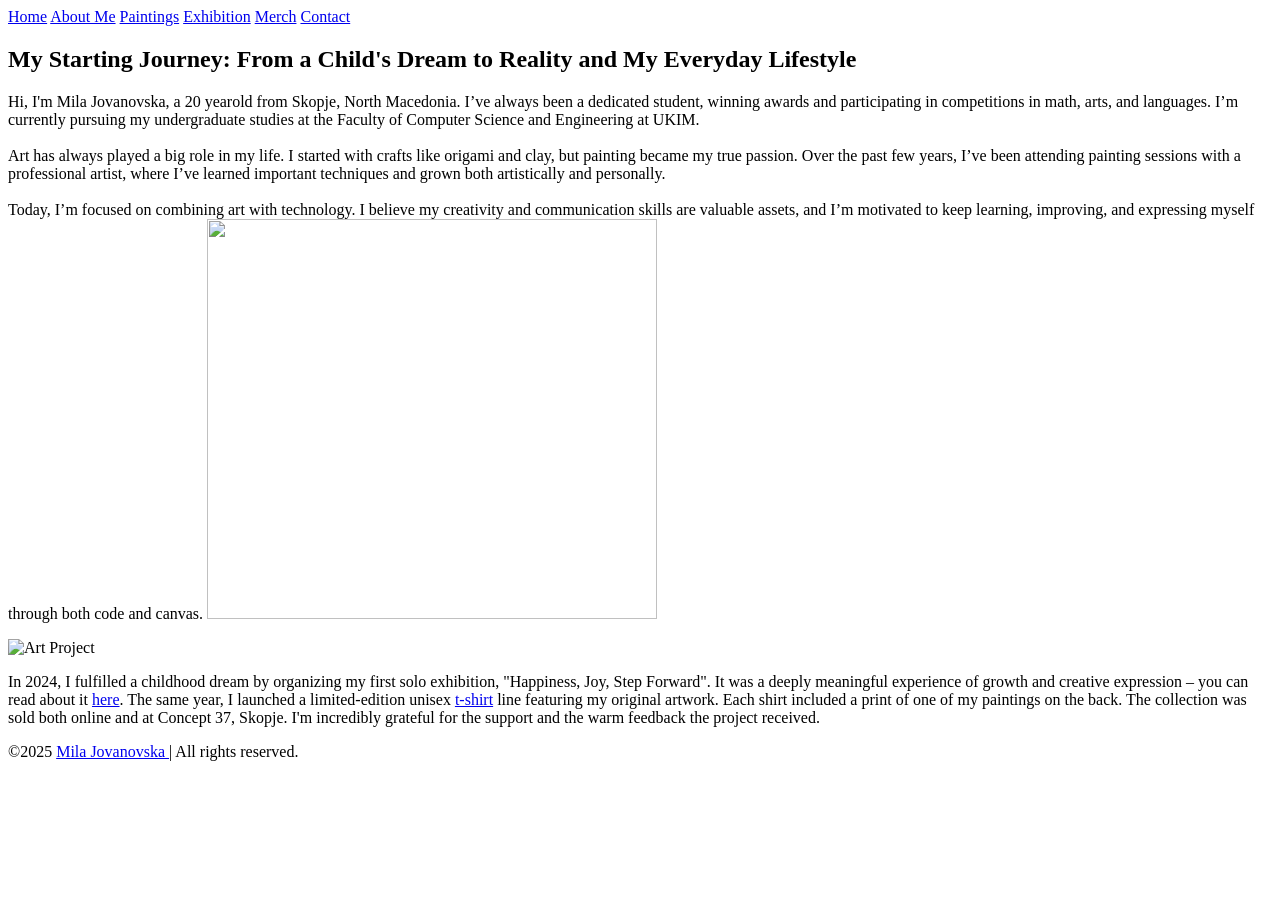
==== about.html @ 53a4d113 "modified about section" ====
<!DOCTYPE html>
<html lang="en">
<head>
    <meta charset="UTF-8">
    <title>About Me</title>
    <link rel="stylesheet" href="main.css">
</head>
<body>
<nav class="navbar">
    <a href="index.html">Home</a>
    <a href="about.html">About Me</a>
    <a href="paintings.html">Paintings</a>
    <a href="exhibition.html">Exhibition</a>
    <a href="merch.html">Merch</a>
    <a href="contact.html">Contact</a>
</nav>
<div class="welcome">
    <h2>My Starting Journey: From a Child's Dream to Reality and My Everyday Lifestyle</h2>
</div>

<div class="me">

    <div class="text">
        <p>Hi, I'm Mila Jovanovska, a 20 yearold from Skopje, North Macedonia. I’ve always been a dedicated
            student,
            winning awards and participating in competitions in math, arts, and languages. I’m currently pursuing my
            undergraduate studies at the Faculty of Computer Science and Engineering at UKIM.
            <br>
            <br>
            Art has always played a big role in my life. I started with crafts like origami and clay, but painting
            became my true passion. Over the past few years, I’ve been attending painting sessions with a
            professional
            artist, where I’ve learned important techniques and grown both artistically and personally.
            <br>
            <br>
            Today, I’m focused on combining art with technology. I believe my creativity and communication skills
            are
            valuable assets, and I’m motivated to keep learning, improving, and expressing myself through both code
            and
            canvas.

            <img src="images/me_img.jpg" height="400" width="450"/>
        </p>

    </div>
</div>
<div class="section">
    <img src="images/img2.jpg" height="400" width="450" class="project-image" alt="Art Project">
    <div class="project-text">
        <p>
            In 2024, I fulfilled a childhood dream by organizing my first solo exhibition, "Happiness, Joy, Step Forward".
            It was a deeply meaningful experience of growth and creative expression – you can read about it
            <a href="exhibition.html" class="exhibition-link">here</a>.
            The same year, I launched a limited-edition unisex
            <a href="merch.html" class="exhibition-link">t-shirt</a> line featuring my original artwork.
            Each shirt included a print of one of my paintings on the back.
            The collection was sold both online and at Concept 37, Skopje.
            I'm incredibly grateful for the support and the warm feedback the project received.
        </p>

    </div>
</div>

<footer>
    <p>&copy;2025
        <a href="https://www.instagram.com/milas_worldofart/">Mila Jovanovska </a>| All rights reserved.
    </p>
</footer>

</body>
</html>
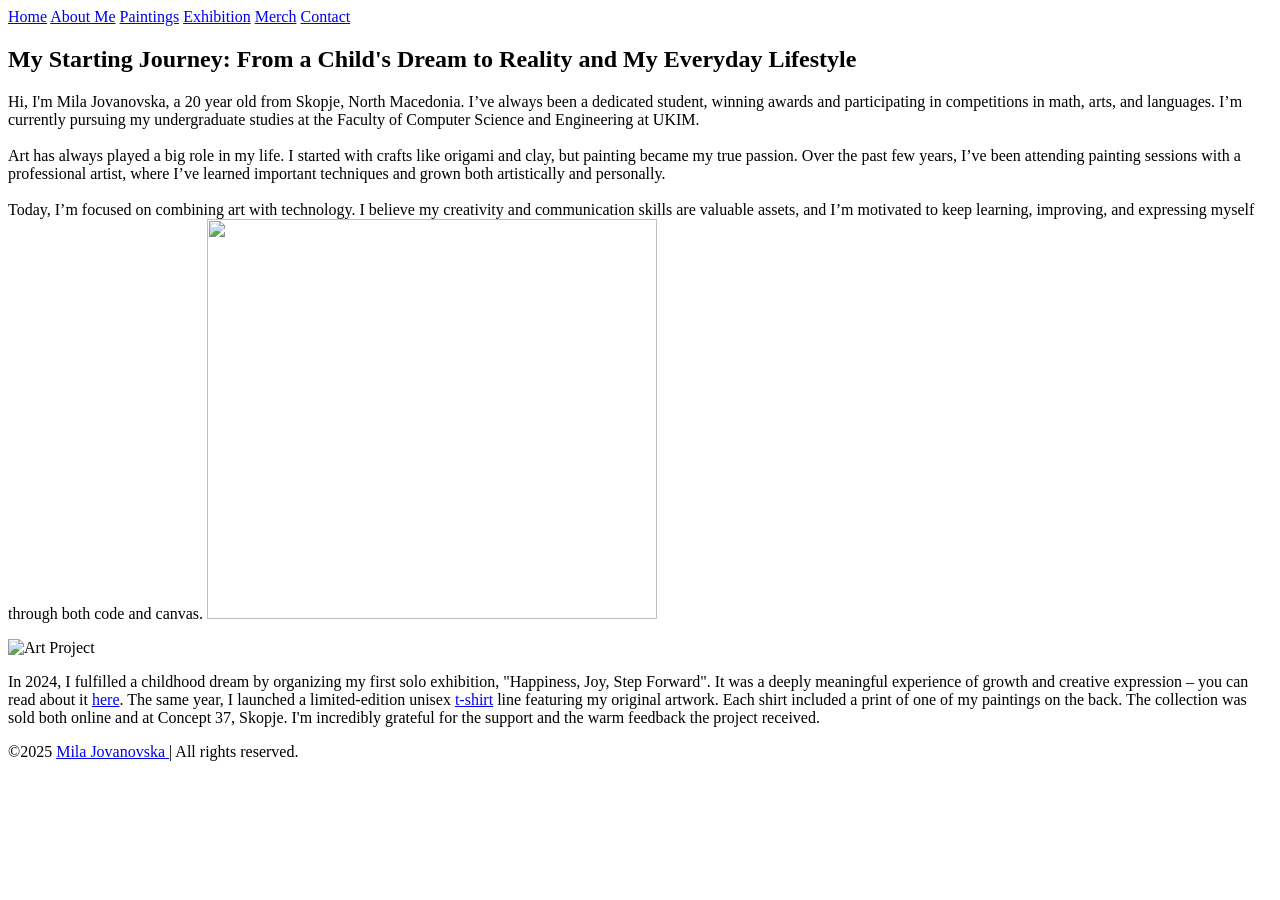
==== commit a4352915: "modified about section" ====
--- a/about.html
+++ b/about.html
@@ -21,7 +21,7 @@
 <div class="me">
 
     <div class="text">
-        <p>Hi, I'm Mila Jovanovska, a 20 yearold from Skopje, North Macedonia. I’ve always been a dedicated
+        <p>Hi, I'm Mila Jovanovska, a 20 year old from Skopje, North Macedonia. I’ve always been a dedicated
             student,
             winning awards and participating in competitions in math, arts, and languages. I’m currently pursuing my
             undergraduate studies at the Faculty of Computer Science and Engineering at UKIM.
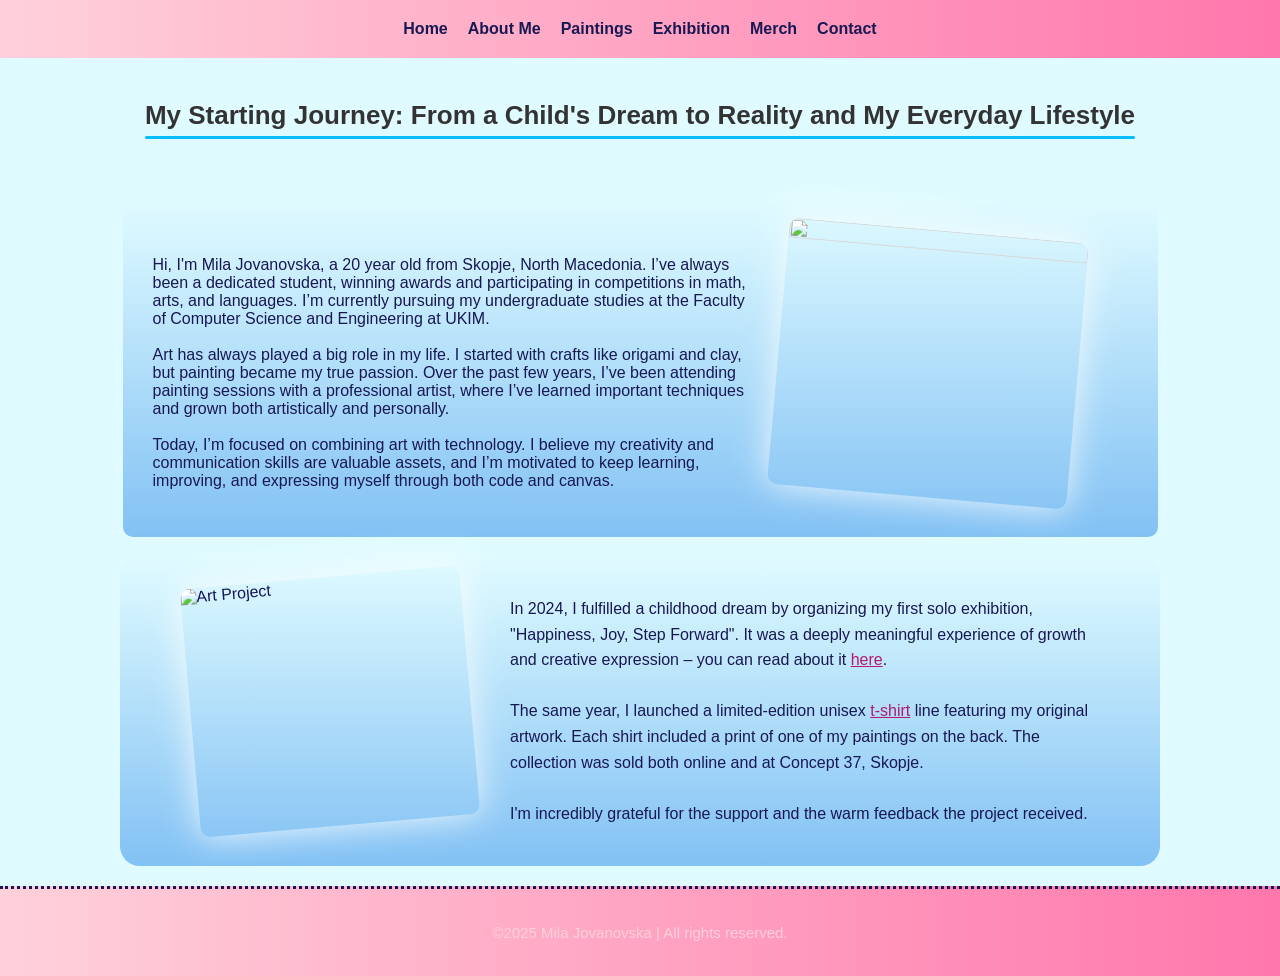
==== commit 7990304b: "modified about text" ====
--- a/about.html
+++ b/about.html
@@ -50,11 +50,13 @@
         <p>
             In 2024, I fulfilled a childhood dream by organizing my first solo exhibition, "Happiness, Joy, Step Forward".
             It was a deeply meaningful experience of growth and creative expression – you can read about it
-            <a href="exhibition.html" class="exhibition-link">here</a>.
+            <a href="exhibition.html" class="exhibition-link">here</a>. <br><br>
+
             The same year, I launched a limited-edition unisex
             <a href="merch.html" class="exhibition-link">t-shirt</a> line featuring my original artwork.
             Each shirt included a print of one of my paintings on the back.
-            The collection was sold both online and at Concept 37, Skopje.
+            The collection was sold both online and at Concept 37, Skopje.<br>
+            <br>
             I'm incredibly grateful for the support and the warm feedback the project received.
         </p>
 
--- a/main.css
+++ b/main.css
@@ -0,0 +1,674 @@
+body {
+    background-color: #e0fbff;
+    font-family: 'Raleway', sans-serif;
+}
+
+.welcome {
+    text-align: center;
+    margin: auto;
+    padding: 20px;
+
+}
+
+.welcome h2 {
+    font-size: 26px;
+    font-weight: 600;
+    color: #333;
+    text-align: center;
+    position: relative;
+    display: inline-block;
+    padding-bottom: 8px; /* место за линијата */
+}
+
+.welcome h2::after {
+    content: "";
+    position: absolute;
+    width: 100%; /* целосна ширина на текстот */
+    height: 3px;
+    background: #00bfff;
+    bottom: 0;
+    left: 0;
+    border-radius: 2px;
+    animation: underline-grow 2s ease forwards;
+}
+
+@keyframes underline-grow {
+    from {
+        width: 0;
+        left: 0;
+    }
+    to {
+        width: 100%;
+        left: 0;
+    }
+}
+
+
+.navbar {
+    gap: 100px;
+    background-image: linear-gradient(to right, #ffd1da, #ff77ac);
+    display: flex;
+    justify-content: space-evenly;
+    padding: 100px;
+    align-items: center;
+}
+
+
+.navbar a {
+    text-decoration: none;
+    color: #181853;
+    font-weight: bold;
+    position: relative;
+    transition: transform 0.3s ease, color 0.3s ease;
+    transform-origin: center;
+    transition: transform 0.3s ease;
+}
+
+.navbar a::after {
+    content: '';
+    position: absolute;
+    left: 0;
+    bottom: -5px;
+    width: 100%;
+    height: 2px;
+    background-color: #181853;
+    transform: scaleX(0);
+}
+
+.navbar a:hover {
+    color: antiquewhite;
+    transform: scale(1.1);
+}
+
+.navbar a:hover::after {
+    transform: scaleX(1);
+    transition: transform 0.3s ease;
+}
+
+footer {
+    background-image: linear-gradient(to right, #ffd1da, #ff77ac);
+    display: flex;
+    justify-content: center;
+    font-size: 15px;
+    color: #ffd1da;
+    padding: 7px;
+    border-top: 3px dotted #181853;
+    text-decoration: none;
+}
+
+footer a {
+    text-decoration: none;
+    color: #ffd1da;
+}
+
+footer a:hover {
+    color: #afeff8;
+    transform: scale(1.1);
+
+}
+
+.exhibition-link {
+    color: #b11a6d;
+    text-decoration: underline;
+}
+
+.exhibition-link:hover {
+    color: #f6d9e5;
+}
+
+.me {
+    display: flex;
+    flex-direction: row-reverse;
+    justify-content: center;
+    align-items: center;
+    gap: 20px;
+    cursor: default;
+    margin: 70px;
+}
+
+.attention {
+    background: linear-gradient(to bottom, #e0fbff, #82c1f4);
+    border-radius: 15px;
+    padding: 20px;
+    color: #181853;
+    margin: auto;
+    width: 1000px;
+    text-align: center;
+}
+
+.attention h3 {
+    color: deeppink;
+    font-weight: bold;
+    text-align: center;
+}
+
+.merchimgs {
+    display: flex;
+    gap: 10px;
+    justify-content: center;
+    margin-bottom: 50px;
+}
+
+.merchimgs img {
+    transform: scale(1.05);
+    transition: transform 0.3s ease;
+    margin-top: 40px;
+    height: 400px;
+    width: auto;
+    box-shadow: 0 0 10px rgb(13, 13, 97);
+}
+
+.merchimgs a:nth-child(even) {
+    margin-top: 50px;
+}
+
+.merchDetails, .merchText div {
+    display: block;
+    justify-content: left;
+    text-align: left;
+    background: linear-gradient(to bottom, #e0fbff, #82c1f4);
+    border-radius: 15px;
+    padding: 30px;
+    margin: 10px;
+    color: #181853
+}
+
+.insta {
+    color: #b11a6d;
+    text-decoration: underline;
+}
+
+.insta:hover {
+    color: #f6d9e5;
+}
+
+.email {
+    color: #b11a6d;
+    text-decoration: underline;
+}
+
+.email:hover {
+    color: #f6d9e5;
+
+}
+
+.gallery {
+    display: flex;
+    flex-wrap: wrap;
+    gap: 10px;
+    justify-content: center;
+    padding: 20px;
+}
+
+.gallery img {
+    width: 150px;
+    height: 270px;
+    object-fit: cover;
+    border-radius: 6px;
+    transition: transform 0.3s ease;
+}
+
+.gallery img:hover {
+    transform: scale(1.05);
+}
+
+.exhImg {
+    display: inline-block;
+    display: flex;
+    flex-direction: row-reverse;
+    justify-content: center;
+    align-items: center;
+    gap: 20px;
+    cursor: default;
+    margin: 70px;
+}
+
+.exhImg img {
+    width: 300px;
+    height: auto;
+
+}
+
+.text {
+    width: 935px;
+
+    img {
+        height: 400px;
+        width: 450px;
+    }
+}
+
+
+body > div.me > div > p:nth-child(1) {
+    display: flex;
+    flex-direction: row;
+    align-items: center;
+    border-radius: 10px;
+    background: linear-gradient(to bottom, #e0fbff, #82c1f4);
+    padding: 30px;
+    margin: -50px;
+    color: #181853;
+    gap: 30px;
+    padding-bottom: 20px;
+
+}
+
+body > div.me > div > p:nth-child(1) img {
+    width: 300px;
+    height: auto;
+    border-radius: 10px;
+    transform: rotate(5deg);
+    box-shadow: 0 0 35px rgba(255, 255, 255, 0.85);
+    filter: brightness(1.1) contrast(1.05);
+    animation: float 6s ease-in-out infinite;
+    margin-bottom: 20px;
+    margin-right: 20px;
+
+
+}
+
+body > div.me > div > p:nth-child(1)::after {
+    content: '';
+    flex: 1;
+}
+
+.section {
+    display: flex;
+    align-items: center;
+    justify-content: center;
+    gap: 40px;
+    margin: 20px auto;
+    padding: 20px;
+    border-radius: 20px;
+    color: #181853;
+    background: linear-gradient(to bottom, #e0fbff, #82c1f4);
+    max-width: 1000px;
+    flex-wrap: wrap;
+}
+
+.project-image {
+    width: 280px;
+    height: auto;
+    border-radius: 10px;
+    transform: rotate(-5deg);
+    box-shadow: 0 0 35px rgba(255, 255, 255, 0.85);
+    filter: brightness(1.1) contrast(1.05);
+    animation: float 6s ease-in-out infinite;
+    flex-shrink: 0;
+    margin-bottom: 20px;
+    margin-left: 20px;
+}
+
+.project-text {
+    max-width: 600px;
+    font-size: 16px;
+    line-height: 1.6;
+    text-align: left;
+}
+
+
+.exhibition-link {
+    color: #b11a6d;
+    text-decoration: underline;
+}
+
+.exhibition-link:hover {
+    color: #f6d9e5;
+}
+
+
+.imgInterviews1 {
+    display: flex;
+    flex-wrap: wrap;
+    justify-content: center;
+    margin-bottom: 50px;
+    width: 1000px;
+    margin: auto;
+    gap: 40px;
+
+}
+
+.imgInterviews1 img {
+    transform: scale(1.05);
+    transition: transform 0.3s ease;
+    height: 400px;
+    width: auto;
+    box-shadow: 0 0 10px rgb(13, 13, 97);
+    border-radius: 10px;
+}
+
+.interviews {
+    padding: 50px;
+    border-radius: 20px;
+    text-align: center;
+    margin-top: -85px;
+}
+
+.interviews h2 {
+    font-size: 2.2rem;
+    margin-bottom: 20px;
+    color: #1d3557;
+    font-style: italic;
+}
+
+.flip-container {
+    display: flex;
+    flex-wrap: wrap;
+    justify-content: center;
+    gap: 25px;
+}
+
+.flip-card {
+    background-color: transparent;
+    width: 210px;
+    height: 100px;
+    perspective: 1000px;
+    position: relative;
+    transition: transform 0.3s ease, box-shadow 0.3s ease;
+}
+
+.flip-card:focus-within,
+.flip-card:active {
+    transform: scale(1.1);
+    box-shadow: 10px 20px 35px rgba(255, 105, 180, 0.4);
+    z-index: 10;
+}
+
+.flip-front, .flip-back {
+    width: 100%;
+    height: 100%;
+    position: absolute;
+    border-radius: 15px;
+    backface-visibility: hidden;
+    transition: transform 0.6s ease;
+    display: flex;
+    justify-content: center;
+    align-items: center;
+    font-size: 1rem;
+    font-weight: bold;
+    box-shadow: 0 10px 25px rgba(0, 0, 0, 0.15);
+    padding: 15px;
+    text-align: center;
+    cursor: pointer;
+    flex-direction: column;
+}
+
+
+.flip-front {
+    background-color: #ffffff;
+    color: #1d3557;
+    transform: rotateY(0deg);
+}
+
+.flip-back {
+    background-color: #1d3557;
+    color: #ffffff;
+    transform: rotateY(180deg);
+}
+
+.flip-card:hover .flip-front {
+    transform: rotateY(180deg);
+}
+
+.flip-card:hover .flip-back {
+    transform: rotateY(0deg);
+}
+
+.flip-back a {
+    margin-top: -10px;
+    color: #ffffff;
+    text-decoration: underline;
+    font-size: 0.95rem;
+    transition: color 0.3s ease;
+    cursor: pointer;
+}
+
+.flip-back a:hover {
+    color: #ff6fbd;
+    text-decoration: underline;
+}
+
+.flip-back a:active {
+    color: hotpink;
+    text-decoration: underline;
+}
+
+.exhibitionText1 {
+    max-width: 800px;
+    margin: 40px auto;
+    padding: 20px;
+    background: linear-gradient(to bottom, #e0fbff, #82c1f4);
+    border-radius: 15px;
+    box-shadow: 0 8px 25px rgba(0, 0, 0, 0.1);
+    color: #181853;
+    font-size: 1rem;
+    line-height: 1.6;
+    text-align: center;
+}
+
+.exhibitionText2 {
+    max-width: 800px;
+    margin: 40px auto;
+    padding: 20px;
+    background: linear-gradient(to bottom, #e0fbff, #82c1f4);
+    border-radius: 15px;
+    box-shadow: 0 8px 25px rgba(0, 0, 0, 0.1);
+    color: #181853;
+    font-size: 1rem;
+    line-height: 1.6;
+    text-align: center;
+}
+
+.exhibitionText3 {
+    max-width: 800px;
+    margin: 40px auto;
+    padding: 20px;
+    background: linear-gradient(to bottom, #e0fbff, #82c1f4);
+    border-radius: 15px;
+    box-shadow: 0 8px 25px rgba(0, 0, 0, 0.1);
+    color: #181853;
+    font-size: 1rem;
+    line-height: 1.6;
+    text-align: center;
+}
+
+.imgInterviews2 {
+    display: flex;
+    flex-wrap: wrap;
+    justify-content: center;
+    margin-bottom: 50px;
+    width: 1200px;
+    margin: auto;
+    gap: 40px;
+
+}
+
+.imgInterviews2 img {
+    transform: scale(1.05);
+    transition: transform 0.3s ease;
+    height: 400px;
+    width: auto;
+    box-shadow: 0 0 10px rgb(13, 13, 97);
+    border-radius: 10px;
+}
+
+body {
+    margin: 0;
+    font-family: 'Segoe UI', sans-serif;
+}
+
+.navbar {
+    display: flex;
+    justify-content: center;
+    gap: 20px;
+    padding: 20px;
+    background-color: #fff;
+}
+
+footer {
+    text-align: center;
+    padding: 20px;
+    background-color: #fff;
+}
+
+.hero-section {
+    position: relative;
+    min-height: 75vh;
+    display: flex;
+    align-items: center;
+    justify-content: center;
+    overflow: hidden;
+}
+
+.blur-bg {
+    position: absolute;
+    top: 0;
+    left: 0;
+    width: 100%;
+    height: 180%;
+    background: url("images/like_a_dream.png") no-repeat center;
+    background-size: cover;
+    filter: blur(3px);
+    z-index: 0;
+}
+
+.hero-content {
+    position: relative;
+    z-index: 1;
+    width: 100%;
+    max-width: 1200px;
+    display: flex;
+    flex-direction: column;
+    gap: 40px;
+}
+
+.blur-card {
+    background-color: rgba(255, 255, 255, 0.3);
+    backdrop-filter: blur(8px);
+    padding: 0px;
+    padding-left: 20px;
+    box-shadow: 0 8px 20px rgba(0, 0, 0, 0.1);
+    margin-top: -60px;
+    width: 1000px;
+    margin: auto;
+
+}
+
+.two-column {
+    display: flex;
+    flex-wrap: wrap;
+    gap: 40px;
+    align-items: center;
+}
+
+.left-side {
+    flex: 1;
+    text-align: left;
+}
+
+.right-side {
+    flex: 2;
+    text-align: left;
+
+}
+
+.name {
+    font-size: 48px;
+    font-weight: bold;
+    margin: 0;
+    color: #0d0d61;
+    text-decoration: none;
+
+}
+
+.title {
+    font-size: 24px;
+    color: #0d0d61;
+    margin-top: 10px;
+}
+
+.welcome-text {
+    font-size: 24px;
+    margin-bottom: 10px;
+    color: #f6d9e5;
+    text-shadow: 0 0 5px #ff7baf,
+    0 0 10px #ff7baf,
+    0 0 20px #ff7baf,
+    0 0 40px #ff7baf;
+    width: 600px;
+}
+
+.subtext {
+    font-size: 20px;
+    font-style: italic;
+    margin-bottom: 20px;
+}
+
+.quote {
+    font-size: 18px;
+    font-style: italic;
+    line-height: 1.6;
+    color: #0d0d61;
+}
+
+.author {
+    display: block;
+    margin-top: 10px;
+    text-align: right;
+    color: #0d0d61;
+    padding-right: 40px;
+}
+
+.content {
+    display: flex;
+    justify-content: center;
+}
+
+.mainImg img {
+    border-radius: 15px;
+    max-width: 100%;
+    height: auto;
+    box-shadow: 0 0 15px rgba(0, 0, 0, 0.2);
+}
+
+.contact-info {
+    max-width: 600px;
+    margin: 30px auto;
+    padding: 20px;
+    background-color: rgba(255, 255, 255, 0.3);
+    border-radius: 15px;
+    backdrop-filter: blur(6px);
+    box-shadow: 0 4px 10px rgba(0, 0, 0, 0.1);
+    text-align: center;
+}
+
+.contact-info h3 {
+    font-size: 28px;
+    margin-bottom: 15px;
+    color: #222;
+}
+
+.contact-info ul {
+    list-style: none;
+    padding: 0;
+    margin: 0;
+}
+
+.contact-info li {
+    font-size: 18px;
+    margin: 12px 0;
+    color: #333;
+}
+
+.contact-info a {
+    color: #00bfff;
+    text-decoration: none;
+    font-weight: 600;
+    transition: color 0.3s ease;
+}
+
+.contact-info a:hover {
+    color: #0077aa;
+    text-decoration: underline;
+}
+
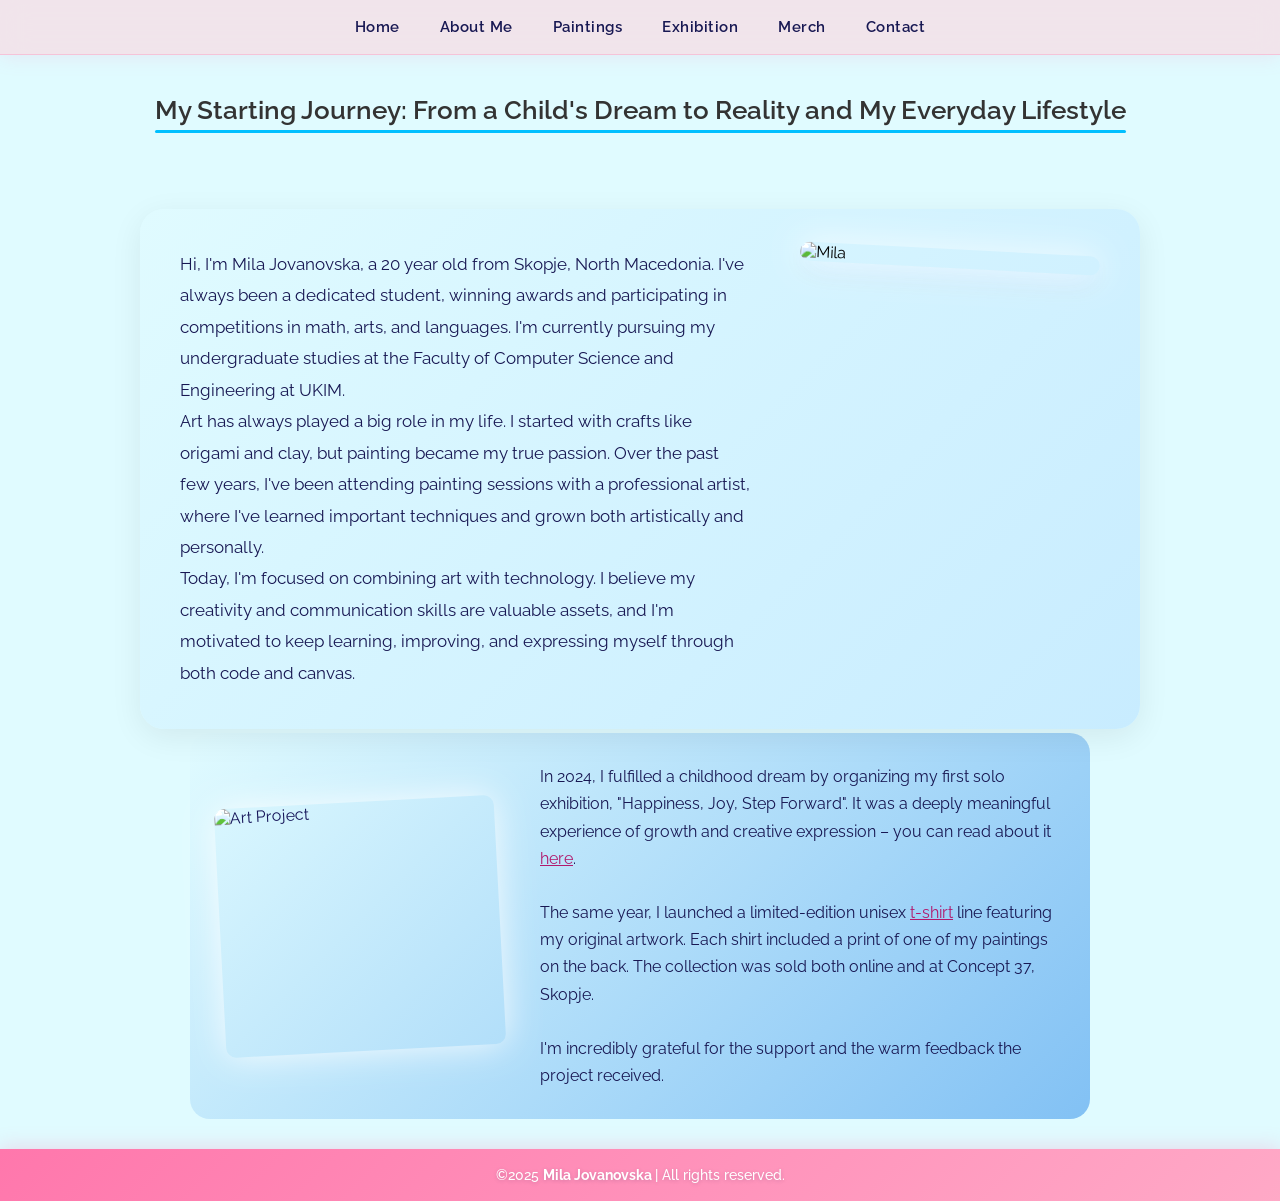
==== commit 1a67b992: "Release v2.0.0: Complete UI redesign, JavaScript enhancements and responsive improvements" ====
--- a/about.html
+++ b/about.html
@@ -18,32 +18,21 @@
     <h2>My Starting Journey: From a Child's Dream to Reality and My Everyday Lifestyle</h2>
 </div>
 
-<div class="me">
-
-    <div class="text">
-        <p>Hi, I'm Mila Jovanovska, a 20 year old from Skopje, North Macedonia. I’ve always been a dedicated
-            student,
-            winning awards and participating in competitions in math, arts, and languages. I’m currently pursuing my
-            undergraduate studies at the Faculty of Computer Science and Engineering at UKIM.
-            <br>
-            <br>
-            Art has always played a big role in my life. I started with crafts like origami and clay, but painting
-            became my true passion. Over the past few years, I’ve been attending painting sessions with a
-            professional
-            artist, where I’ve learned important techniques and grown both artistically and personally.
-            <br>
-            <br>
-            Today, I’m focused on combining art with technology. I believe my creativity and communication skills
-            are
-            valuable assets, and I’m motivated to keep learning, improving, and expressing myself through both code
-            and
-            canvas.
-
-            <img src="images/me_img.jpg" height="400" width="450"/>
-        </p>
-
+<div class="about-bio reveal">
+    <img src="images/me_img.jpg" alt="Mila" class="bio-img"/>
+    <div class="bio-text">
+        <p>Hi, I'm Mila Jovanovska, a 20 year old from Skopje, North Macedonia. I've always been a dedicated
+            student, winning awards and participating in competitions in math, arts, and languages. I'm currently
+            pursuing my undergraduate studies at the Faculty of Computer Science and Engineering at UKIM.</p>
+        <p>Art has always played a big role in my life. I started with crafts like origami and clay, but painting
+            became my true passion. Over the past few years, I've been attending painting sessions with a professional
+            artist, where I've learned important techniques and grown both artistically and personally.</p>
+        <p>Today, I'm focused on combining art with technology. I believe my creativity and communication skills are
+            valuable assets, and I'm motivated to keep learning, improving, and expressing myself through both code
+            and canvas.</p>
     </div>
 </div>
+
 <div class="section">
     <img src="images/img2.jpg" height="400" width="450" class="project-image" alt="Art Project">
     <div class="project-text">
@@ -69,5 +58,7 @@
     </p>
 </footer>
 
+<script src="script.js"></script>
+
 </body>
 </html>
--- a/main.css
+++ b/main.css
@@ -1,519 +1,124 @@
+@import url('https://fonts.googleapis.com/css2?family=Raleway:wght@300;400;600;700&display=swap');
+
+*, *::before, *::after {
+    box-sizing: border-box;
+    margin: 0;
+    padding: 0;
+}
+
 body {
     background-color: #e0fbff;
-    font-family: 'Raleway', sans-serif;
-}
-
-.welcome {
-    text-align: center;
-    margin: auto;
-    padding: 20px;
-
-}
-
-.welcome h2 {
-    font-size: 26px;
-    font-weight: 600;
-    color: #333;
-    text-align: center;
-    position: relative;
-    display: inline-block;
-    padding-bottom: 8px; /* место за линијата */
-}
-
-.welcome h2::after {
-    content: "";
-    position: absolute;
-    width: 100%; /* целосна ширина на текстот */
-    height: 3px;
-    background: #00bfff;
-    bottom: 0;
-    left: 0;
-    border-radius: 2px;
-    animation: underline-grow 2s ease forwards;
-}
-
-@keyframes underline-grow {
-    from {
-        width: 0;
-        left: 0;
-    }
-    to {
-        width: 100%;
-        left: 0;
-    }
-}
-
+    font-family: 'Raleway', 'Segoe UI', sans-serif;
+    overflow-x: hidden;
+}
 
 .navbar {
-    gap: 100px;
-    background-image: linear-gradient(to right, #ffd1da, #ff77ac);
-    display: flex;
-    justify-content: space-evenly;
-    padding: 100px;
+    position: sticky;
+    top: 0;
+    z-index: 1000;
+    display: flex;
+    justify-content: center;
     align-items: center;
-}
-
+    gap: 40px;
+    padding: 18px 40px;
+    background: rgba(255, 209, 218, 0.55);
+    backdrop-filter: blur(14px);
+    -webkit-backdrop-filter: blur(14px);
+    border-bottom: 1px solid rgba(255, 119, 172, 0.3);
+    box-shadow: 0 2px 20px rgba(255, 119, 172, 0.15);
+    transition: background 0.3s ease;
+}
 
 .navbar a {
     text-decoration: none;
     color: #181853;
-    font-weight: bold;
+    font-weight: 600;
+    font-size: 15px;
+    letter-spacing: 0.5px;
     position: relative;
-    transition: transform 0.3s ease, color 0.3s ease;
-    transform-origin: center;
-    transition: transform 0.3s ease;
+    transition: color 0.3s ease;
 }
 
 .navbar a::after {
     content: '';
     position: absolute;
     left: 0;
-    bottom: -5px;
+    bottom: -4px;
+    width: 0;
+    height: 2px;
+    background: linear-gradient(to right, #ff77ac, #181853);
+    border-radius: 2px;
+    transition: width 0.3s ease;
+}
+
+.navbar a:hover {
+    color: #b11a6d;
+}
+
+.navbar a:hover::after {
     width: 100%;
+}
+
+.hamburger {
+    display: none;
+    flex-direction: column;
+    gap: 5px;
+    cursor: pointer;
+    background: none;
+    border: none;
+    padding: 6px;
+    position: absolute;
+    right: 20px;
+    top: 50%;
+    transform: translateY(-50%);
+    z-index: 1100;
+}
+
+.hamburger span {
+    display: block;
+    width: 26px;
     height: 2px;
-    background-color: #181853;
-    transform: scaleX(0);
-}
-
-.navbar a:hover {
-    color: antiquewhite;
-    transform: scale(1.1);
-}
-
-.navbar a:hover::after {
-    transform: scaleX(1);
-    transition: transform 0.3s ease;
+    background: #181853;
+    border-radius: 2px;
+    transition: all 0.3s ease;
+}
+
+.hamburger.open span:nth-child(1) { transform: translateY(7px) rotate(45deg); }
+.hamburger.open span:nth-child(2) { opacity: 0; }
+.hamburger.open span:nth-child(3) { transform: translateY(-7px) rotate(-45deg); }
+
+.nav-links {
+    display: flex;
+    gap: 40px;
+    align-items: center;
 }
 
 footer {
-    background-image: linear-gradient(to right, #ffd1da, #ff77ac);
-    display: flex;
-    justify-content: center;
-    font-size: 15px;
-    color: #ffd1da;
-    padding: 7px;
-    border-top: 3px dotted #181853;
-    text-decoration: none;
-}
-
-footer a {
-    text-decoration: none;
-    color: #ffd1da;
-}
-
-footer a:hover {
-    color: #afeff8;
-    transform: scale(1.1);
-
-}
-
-.exhibition-link {
-    color: #b11a6d;
-    text-decoration: underline;
-}
-
-.exhibition-link:hover {
-    color: #f6d9e5;
-}
-
-.me {
-    display: flex;
-    flex-direction: row-reverse;
-    justify-content: center;
-    align-items: center;
-    gap: 20px;
-    cursor: default;
-    margin: 70px;
-}
-
-.attention {
-    background: linear-gradient(to bottom, #e0fbff, #82c1f4);
-    border-radius: 15px;
-    padding: 20px;
-    color: #181853;
-    margin: auto;
-    width: 1000px;
+    display: flex;
+    justify-content: center;
+    font-size: 14px;
     text-align: center;
-}
-
-.attention h3 {
-    color: deeppink;
-    font-weight: bold;
-    text-align: center;
-}
-
-.merchimgs {
-    display: flex;
-    gap: 10px;
-    justify-content: center;
-    margin-bottom: 50px;
-}
-
-.merchimgs img {
-    transform: scale(1.05);
-    transition: transform 0.3s ease;
-    margin-top: 40px;
-    height: 400px;
-    width: auto;
-    box-shadow: 0 0 10px rgb(13, 13, 97);
-}
-
-.merchimgs a:nth-child(even) {
-    margin-top: 50px;
-}
-
-.merchDetails, .merchText div {
-    display: block;
-    justify-content: left;
-    text-align: left;
-    background: linear-gradient(to bottom, #e0fbff, #82c1f4);
-    border-radius: 15px;
-    padding: 30px;
-    margin: 10px;
-    color: #181853
-}
-
-.insta {
-    color: #b11a6d;
-    text-decoration: underline;
-}
-
-.insta:hover {
-    color: #f6d9e5;
-}
-
-.email {
-    color: #b11a6d;
-    text-decoration: underline;
-}
-
-.email:hover {
-    color: #f6d9e5;
-
-}
-
-.gallery {
-    display: flex;
-    flex-wrap: wrap;
-    gap: 10px;
-    justify-content: center;
-    padding: 20px;
-}
-
-.gallery img {
-    width: 150px;
-    height: 270px;
-    object-fit: cover;
-    border-radius: 6px;
-    transition: transform 0.3s ease;
-}
-
-.gallery img:hover {
-    transform: scale(1.05);
-}
-
-.exhImg {
-    display: inline-block;
-    display: flex;
-    flex-direction: row-reverse;
-    justify-content: center;
-    align-items: center;
-    gap: 20px;
-    cursor: default;
-    margin: 70px;
-}
-
-.exhImg img {
-    width: 300px;
-    height: auto;
-
-}
-
-.text {
-    width: 935px;
-
-    img {
-        height: 400px;
-        width: 450px;
-    }
-}
-
-
-body > div.me > div > p:nth-child(1) {
-    display: flex;
-    flex-direction: row;
-    align-items: center;
-    border-radius: 10px;
-    background: linear-gradient(to bottom, #e0fbff, #82c1f4);
-    padding: 30px;
-    margin: -50px;
-    color: #181853;
-    gap: 30px;
-    padding-bottom: 20px;
-
-}
-
-body > div.me > div > p:nth-child(1) img {
-    width: 300px;
-    height: auto;
-    border-radius: 10px;
-    transform: rotate(5deg);
-    box-shadow: 0 0 35px rgba(255, 255, 255, 0.85);
-    filter: brightness(1.1) contrast(1.05);
-    animation: float 6s ease-in-out infinite;
-    margin-bottom: 20px;
-    margin-right: 20px;
-
-
-}
-
-body > div.me > div > p:nth-child(1)::after {
-    content: '';
-    flex: 1;
-}
-
-.section {
-    display: flex;
-    align-items: center;
-    justify-content: center;
-    gap: 40px;
-    margin: 20px auto;
-    padding: 20px;
-    border-radius: 20px;
-    color: #181853;
-    background: linear-gradient(to bottom, #e0fbff, #82c1f4);
-    max-width: 1000px;
-    flex-wrap: wrap;
-}
-
-.project-image {
-    width: 280px;
-    height: auto;
-    border-radius: 10px;
-    transform: rotate(-5deg);
-    box-shadow: 0 0 35px rgba(255, 255, 255, 0.85);
-    filter: brightness(1.1) contrast(1.05);
-    animation: float 6s ease-in-out infinite;
-    flex-shrink: 0;
-    margin-bottom: 20px;
-    margin-left: 20px;
-}
-
-.project-text {
-    max-width: 600px;
-    font-size: 16px;
-    line-height: 1.6;
-    text-align: left;
-}
-
-
-.exhibition-link {
-    color: #b11a6d;
-    text-decoration: underline;
-}
-
-.exhibition-link:hover {
-    color: #f6d9e5;
-}
-
-
-.imgInterviews1 {
-    display: flex;
-    flex-wrap: wrap;
-    justify-content: center;
-    margin-bottom: 50px;
-    width: 1000px;
-    margin: auto;
-    gap: 40px;
-
-}
-
-.imgInterviews1 img {
-    transform: scale(1.05);
-    transition: transform 0.3s ease;
-    height: 400px;
-    width: auto;
-    box-shadow: 0 0 10px rgb(13, 13, 97);
-    border-radius: 10px;
-}
-
-.interviews {
-    padding: 50px;
-    border-radius: 20px;
-    text-align: center;
-    margin-top: -85px;
-}
-
-.interviews h2 {
-    font-size: 2.2rem;
-    margin-bottom: 20px;
-    color: #1d3557;
-    font-style: italic;
-}
-
-.flip-container {
-    display: flex;
-    flex-wrap: wrap;
-    justify-content: center;
-    gap: 25px;
-}
-
-.flip-card {
-    background-color: transparent;
-    width: 210px;
-    height: 100px;
-    perspective: 1000px;
-    position: relative;
-    transition: transform 0.3s ease, box-shadow 0.3s ease;
-}
-
-.flip-card:focus-within,
-.flip-card:active {
-    transform: scale(1.1);
-    box-shadow: 10px 20px 35px rgba(255, 105, 180, 0.4);
-    z-index: 10;
-}
-
-.flip-front, .flip-back {
-    width: 100%;
-    height: 100%;
-    position: absolute;
-    border-radius: 15px;
-    backface-visibility: hidden;
-    transition: transform 0.6s ease;
-    display: flex;
-    justify-content: center;
-    align-items: center;
-    font-size: 1rem;
-    font-weight: bold;
-    box-shadow: 0 10px 25px rgba(0, 0, 0, 0.15);
-    padding: 15px;
-    text-align: center;
-    cursor: pointer;
-    flex-direction: column;
-}
-
-
-.flip-front {
-    background-color: #ffffff;
-    color: #1d3557;
-    transform: rotateY(0deg);
-}
-
-.flip-back {
-    background-color: #1d3557;
-    color: #ffffff;
-    transform: rotateY(180deg);
-}
-
-.flip-card:hover .flip-front {
-    transform: rotateY(180deg);
-}
-
-.flip-card:hover .flip-back {
-    transform: rotateY(0deg);
-}
-
-.flip-back a {
-    margin-top: -10px;
-    color: #ffffff;
-    text-decoration: underline;
-    font-size: 0.95rem;
-    transition: color 0.3s ease;
-    cursor: pointer;
-}
-
-.flip-back a:hover {
-    color: #ff6fbd;
-    text-decoration: underline;
-}
-
-.flip-back a:active {
-    color: hotpink;
-    text-decoration: underline;
-}
-
-.exhibitionText1 {
-    max-width: 800px;
-    margin: 40px auto;
-    padding: 20px;
-    background: linear-gradient(to bottom, #e0fbff, #82c1f4);
-    border-radius: 15px;
-    box-shadow: 0 8px 25px rgba(0, 0, 0, 0.1);
-    color: #181853;
-    font-size: 1rem;
-    line-height: 1.6;
-    text-align: center;
-}
-
-.exhibitionText2 {
-    max-width: 800px;
-    margin: 40px auto;
-    padding: 20px;
-    background: linear-gradient(to bottom, #e0fbff, #82c1f4);
-    border-radius: 15px;
-    box-shadow: 0 8px 25px rgba(0, 0, 0, 0.1);
-    color: #181853;
-    font-size: 1rem;
-    line-height: 1.6;
-    text-align: center;
-}
-
-.exhibitionText3 {
-    max-width: 800px;
-    margin: 40px auto;
-    padding: 20px;
-    background: linear-gradient(to bottom, #e0fbff, #82c1f4);
-    border-radius: 15px;
-    box-shadow: 0 8px 25px rgba(0, 0, 0, 0.1);
-    color: #181853;
-    font-size: 1rem;
-    line-height: 1.6;
-    text-align: center;
-}
-
-.imgInterviews2 {
-    display: flex;
-    flex-wrap: wrap;
-    justify-content: center;
-    margin-bottom: 50px;
-    width: 1200px;
-    margin: auto;
-    gap: 40px;
-
-}
-
-.imgInterviews2 img {
-    transform: scale(1.05);
-    transition: transform 0.3s ease;
-    height: 400px;
-    width: auto;
-    box-shadow: 0 0 10px rgb(13, 13, 97);
-    border-radius: 10px;
-}
-
-body {
-    margin: 0;
-    font-family: 'Segoe UI', sans-serif;
-}
-
-.navbar {
-    display: flex;
-    justify-content: center;
-    gap: 20px;
-    padding: 20px;
-    background-color: #fff;
-}
-
-footer {
-    text-align: center;
-    padding: 20px;
-    background-color: #fff;
+    background: linear-gradient(135deg, #ff77ac 0%, #ffb3cc 40%, #ffd1da 70%, #ff8fc0 100%);
+    background-size: 300% 300%;
+    animation: footerShimmer 8s ease infinite;
+    border-top: none;
+    padding: 18px 20px;
+    box-shadow: 0 -2px 20px rgba(255, 119, 172, 0.25);
+}
+
+footer p { color: #fff; text-shadow: 0 1px 4px rgba(24, 24, 83, 0.2); font-weight: 500; }
+footer a { color: #fff; font-weight: 700; text-decoration: none; transition: color 0.3s ease; }
+footer a:hover { color: #e0fbff; }
+
+@keyframes footerShimmer {
+    0%   { background-position: 0% 50%; }
+    50%  { background-position: 100% 50%; }
+    100% { background-position: 0% 50%; }
 }
 
 .hero-section {
     position: relative;
-    min-height: 75vh;
+    min-height: 85vh;
     display: flex;
     align-items: center;
     justify-content: center;
@@ -522,13 +127,10 @@
 
 .blur-bg {
     position: absolute;
-    top: 0;
-    left: 0;
-    width: 100%;
-    height: 180%;
-    background: url("images/like_a_dream.png") no-repeat center;
-    background-size: cover;
+    inset: 0;
+    background: url("images/like_a_dream.png") no-repeat center / cover;
     filter: blur(3px);
+    transform: scale(1.05);
     z-index: 0;
 }
 
@@ -536,22 +138,22 @@
     position: relative;
     z-index: 1;
     width: 100%;
-    max-width: 1200px;
+    max-width: 1100px;
+    padding: 20px;
     display: flex;
     flex-direction: column;
     gap: 40px;
 }
 
 .blur-card {
-    background-color: rgba(255, 255, 255, 0.3);
-    backdrop-filter: blur(8px);
-    padding: 0px;
-    padding-left: 20px;
-    box-shadow: 0 8px 20px rgba(0, 0, 0, 0.1);
-    margin-top: -60px;
-    width: 1000px;
-    margin: auto;
-
+    background: rgba(255, 255, 255, 0.28);
+    backdrop-filter: blur(12px);
+    -webkit-backdrop-filter: blur(12px);
+    border: 1px solid rgba(255, 255, 255, 0.4);
+    border-radius: 24px;
+    padding: 40px 48px;
+    box-shadow: 0 12px 40px rgba(0, 0, 0, 0.1);
+    width: 100%;
 }
 
 .two-column {
@@ -561,53 +163,51 @@
     align-items: center;
 }
 
-.left-side {
-    flex: 1;
-    text-align: left;
-}
-
-.right-side {
-    flex: 2;
-    text-align: left;
-
-}
+.left-side { flex: 1; min-width: 200px; text-align: left; }
+.right-side { flex: 2; min-width: 260px; text-align: left; }
 
 .name {
-    font-size: 48px;
-    font-weight: bold;
-    margin: 0;
+    font-size: clamp(32px, 5vw, 52px);
+    font-weight: 700;
+    line-height: 1.1;
+    background: linear-gradient(135deg, #0d0d61, #1a1a8c, #0d0d61);
+    background-size: 200% auto;
+    -webkit-background-clip: text;
+    -webkit-text-fill-color: transparent;
+    background-clip: text;
+    animation: nameShine 4s linear infinite;
+}
+
+@keyframes nameShine {
+    0%   { background-position: 0% center; }
+    100% { background-position: 200% center; }
+}
+
+.title {
+    font-size: clamp(16px, 2.5vw, 24px);
     color: #0d0d61;
-    text-decoration: none;
-
-}
-
-.title {
-    font-size: 24px;
-    color: #0d0d61;
-    margin-top: 10px;
+    margin-top: 8px;
+    font-weight: 300;
+    letter-spacing: 2px;
+    text-transform: uppercase;
 }
 
 .welcome-text {
-    font-size: 24px;
-    margin-bottom: 10px;
+    font-size: clamp(16px, 2.2vw, 22px);
+    margin-bottom: 16px;
     color: #f6d9e5;
-    text-shadow: 0 0 5px #ff7baf,
-    0 0 10px #ff7baf,
-    0 0 20px #ff7baf,
-    0 0 40px #ff7baf;
-    width: 600px;
-}
-
-.subtext {
-    font-size: 20px;
+    width: 100%;
+    text-shadow:
+            0 0 5px #ff7baf,
+            0 0 12px #ff7baf,
+            0 0 25px #ff7baf;
+    line-height: 1.6;
+}
+
+.quote {
+    font-size: clamp(14px, 1.8vw, 18px);
     font-style: italic;
-    margin-bottom: 20px;
-}
-
-.quote {
-    font-size: 18px;
-    font-style: italic;
-    line-height: 1.6;
+    line-height: 1.7;
     color: #0d0d61;
 }
 
@@ -616,47 +216,455 @@
     margin-top: 10px;
     text-align: right;
     color: #0d0d61;
-    padding-right: 40px;
-}
-
-.content {
-    display: flex;
-    justify-content: center;
-}
-
-.mainImg img {
-    border-radius: 15px;
+    padding-right: 10px;
+    font-weight: 600;
+}
+
+.welcome {
+    text-align: center;
+    margin: 40px auto 20px;
+    padding: 0 20px;
+}
+
+.welcome h2 {
+    font-size: clamp(18px, 3vw, 26px);
+    font-weight: 600;
+    color: #333;
+    display: inline-block;
+    padding-bottom: 8px;
+    position: relative;
+}
+
+.welcome h2::after {
+    content: "";
+    position: absolute;
+    bottom: 0;
+    left: 0;
+    height: 3px;
+    width: 0;
+    background: #00bfff;
+    border-radius: 2px;
+    animation: underline-grow 1.2s ease forwards 0.3s;
+}
+
+@keyframes underline-grow {
+    to { width: 100%; }
+}
+
+.about-bio {
+    display: flex;
+    align-items: flex-start;
+    gap: 48px;
+    max-width: 1000px;
+    width: calc(100% - 40px);
+    margin: 40px auto;
+    padding: 40px;
+    background: linear-gradient(135deg, #e0fbff, #c8ecff);
+    border-radius: 24px;
+    box-shadow: 0 8px 32px rgba(0, 0, 0, 0.07);
+}
+
+.bio-img {
+    width: 300px;
+    flex-shrink: 0;
+    height: auto;
+    border-radius: 16px;
+    transform: rotate(3deg);
+    box-shadow: 0 0 35px rgba(255, 255, 255, 0.85), 0 8px 32px rgba(13, 13, 97, 0.12);
+    filter: brightness(1.05) contrast(1.05);
+    animation: float 6s ease-in-out infinite;
+    order: 2;
+}
+
+.bio-text {
+    flex: 1;
+    color: #181853;
+    font-size: clamp(15px, 1.8vw, 17px);
+    line-height: 1.85;
+    order: 1;
+}
+
+.bio-text p { opacity: 0;
+    filter: blur(10px);
+    transform: translateY(25px);
+    transition: opacity 1.2s cubic-bezier(0.16, 1, 0.3, 1),
+    filter 1.2s cubic-bezier(0.16, 1, 0.3, 1),
+    transform 1.2s cubic-bezier(0.16, 1, 0.3, 1);
+ }
+.bio-text p.visible {
+    opacity: 1;
+    filter: blur(0);
+    transform: translateY(0);
+}
+
+.bio-text p:last-child { margin-bottom: 0; }
+
+@keyframes float {
+    0%, 100% { transform: rotate(3deg) translateY(0); }
+    50%       { transform: rotate(3deg) translateY(-10px); }
+}
+
+.section {
+    display: flex;
+    align-items: center;
+    justify-content: center;
+    gap: 40px;
+    margin: 30px auto;
+    padding: 30px;
+    border-radius: 20px;
+    color: #181853;
+    background: linear-gradient(135deg, #e0fbff, #82c1f4);
+    max-width: 900px;
+    width: calc(100% - 40px);
+    flex-wrap: wrap;
+}
+
+.project-image {
+    width: clamp(180px, 30vw, 280px);
+    height: auto;
+    border-radius: 10px;
+    transform: rotate(-3deg);
+    box-shadow: 0 0 35px rgba(255, 255, 255, 0.85);
+    filter: brightness(1.1) contrast(1.05);
+    animation: floatReverse 6s ease-in-out infinite;
+    flex-shrink: 0;
+}
+
+@keyframes floatReverse {
+    0%, 100% { transform: rotate(-3deg) translateY(0); }
+    50%       { transform: rotate(-3deg) translateY(-10px); }
+}
+
+.project-text {
+    max-width: 520px;
+    font-size: 16px;
+    line-height: 1.7;
+}
+
+.gallery {
+    display: flex;
+    flex-wrap: wrap;
+    gap: 12px;
+    justify-content: center;
+    padding: 30px 20px;
+}
+
+.gallery img {
+    width: clamp(110px, 18vw, 160px);
+    height: clamp(190px, 28vw, 280px);
+    object-fit: cover;
+    border-radius: 10px;
+    box-shadow: 0 4px 16px rgba(0,0,0,0.08);
+    transition: transform 0.35s ease, box-shadow 0.35s ease;
+}
+
+.gallery a:hover img {
+    transform: scale(1.06) translateY(-4px);
+    box-shadow: 0 16px 36px rgba(0,0,0,0.18);
+}
+
+.gallery a {
+    opacity: 0;
+    transform: translateY(40px);
+    transition:
+            opacity 0.8s ease,
+            transform 0.8s ease;
+}
+
+.gallery a.visible {
+    opacity: 1;
+    transform: translateY(0);
+}
+
+.imgInterviews1 {
+    display: flex;
+    flex-wrap: wrap;
+    justify-content: center;
+    gap: 24px;
+    max-width: 1000px;
+    width: calc(100% - 40px);
+    margin: 30px auto;
+}
+
+.imgInterviews1 img {
+    height: clamp(200px, 35vw, 400px);
+    width: auto;
     max-width: 100%;
-    height: auto;
-    box-shadow: 0 0 15px rgba(0, 0, 0, 0.2);
+    border-radius: 12px;
+    box-shadow: 0 6px 20px rgba(13, 13, 97, 0.2);
+    transition: transform 0.35s ease;
+}
+
+.imgInterviews1 img:hover { transform: scale(1.03); }
+
+.imgInterviews2 {
+    display: flex;
+    flex-wrap: wrap;
+    justify-content: center;
+    gap: 24px;
+    max-width: 1100px;
+    width: calc(100% - 40px);
+    margin: 30px auto;
+}
+
+.imgInterviews2 img {
+    height: clamp(200px, 35vw, 400px);
+    width: auto;
+    max-width: 100%;
+    border-radius: 12px;
+    box-shadow: 0 6px 20px rgba(13, 13, 97, 0.2);
+    transition: transform 0.35s ease;
+}
+
+.imgInterviews2 img:hover { transform: scale(1.03); }
+
+.exhibitionText1,
+.exhibitionText2,
+.exhibitionText3 {
+    max-width: 760px;
+    width: calc(100% - 40px);
+    margin: 30px auto;
+    padding: 28px 32px;
+    background: linear-gradient(135deg, #e0fbff, #82c1f4);
+    border-radius: 18px;
+    box-shadow: 0 8px 28px rgba(0, 0, 0, 0.08);
+    color: #181853;
+    font-size: clamp(15px, 1.8vw, 17px);
+    line-height: 1.75;
+    text-align: center;
+}
+
+.interviews {
+    padding: 40px 20px;
+    text-align: center;
+}
+
+.interviews h2 {
+    font-size: clamp(1.4rem, 3vw, 2.2rem);
+    margin-bottom: 30px;
+    color: #1d3557;
+    font-style: italic;
+}
+
+.flip-container {
+    display: flex;
+    flex-wrap: wrap;
+    justify-content: center;
+    gap: 20px;
+}
+
+.flip-card {
+    background-color: transparent;
+    width: clamp(160px, 22vw, 210px);
+    height: 100px;
+    perspective: 1000px;
+    position: relative;
+    transition: transform 0.3s ease, box-shadow 0.3s ease;
+}
+
+.flip-card:hover {
+    transform: scale(1.07);
+    box-shadow: 0 12px 30px rgba(255, 105, 180, 0.3);
+    z-index: 10;
+}
+
+.flip-front, .flip-back {
+    width: 100%;
+    height: 100%;
+    position: absolute;
+    border-radius: 14px;
+    backface-visibility: hidden;
+    transition: transform 0.6s ease;
+    display: flex;
+    justify-content: center;
+    align-items: center;
+    font-size: clamp(0.8rem, 1.5vw, 1rem);
+    font-weight: bold;
+    box-shadow: 0 6px 20px rgba(0, 0, 0, 0.12);
+    padding: 12px;
+    text-align: center;
+    cursor: pointer;
+    flex-direction: column;
+}
+
+.flip-front { background: #ffffff; color: #1d3557; transform: rotateY(0deg); }
+.flip-back  { background: #1d3557; color: #ffffff; transform: rotateY(180deg); }
+.flip-card:hover .flip-front { transform: rotateY(180deg); }
+.flip-card:hover .flip-back  { transform: rotateY(0deg); }
+
+.flip-back a {
+    margin-top: -8px;
+    color: #ffffff;
+    text-decoration: underline;
+    font-size: 0.9rem;
+    transition: color 0.3s ease;
+}
+.flip-back a:hover { color: #ff6fbd; }
+
+.merch-grid {
+    display: flex;
+    align-items: flex-end;
+    justify-content: center;
+    gap: 16px;
+    padding: 40px 20px 20px;
+    max-width: 1000px;
+    margin: 0 auto;
+    flex-wrap: wrap;
+}
+
+.merch-card {
+    position: relative;
+    border-radius: 16px;
+    overflow: hidden;
+    box-shadow: 0 8px 28px rgba(13, 13, 97, 0.15);
+    transition: transform 0.4s cubic-bezier(0.22, 1, 0.36, 1), box-shadow 0.4s ease;
+    display: block;
+    text-decoration: none;
+}
+
+.merch-card--tall  { width: clamp(160px, 22vw, 230px); }
+.merch-card--short { width: clamp(140px, 19vw, 200px); }
+
+.merch-card--offset { transform: translateY(-40px); }
+.merch-card--offset:hover { transform: translateY(-46px) scale(1.04); }
+.merch-card:not(.merch-card--offset):hover {
+    transform: scale(1.04) translateY(-6px);
+    box-shadow: 0 20px 48px rgba(13, 13, 97, 0.22);
+}
+
+.merch-card img {
+    display: block;
+    width: 100%;
+    object-fit: cover;
+}
+
+.merch-card--tall  img { height: clamp(260px, 38vw, 420px); }
+.merch-card--short img { height: clamp(200px, 28vw, 320px); }
+
+.merch-label {
+    position: absolute;
+    bottom: 0;
+    left: 0;
+    right: 0;
+    padding: 10px 14px;
+    background: linear-gradient(to top, rgba(24, 24, 83, 0.7), transparent);
+    color: #fff;
+    font-size: 12px;
+    font-weight: 600;
+    letter-spacing: 1.5px;
+    text-transform: uppercase;
+    opacity: 0;
+    transition: opacity 0.3s ease;
+}
+
+.merch-card:hover .merch-label { opacity: 1; }
+
+.sticker-grid {
+    display: flex;
+    align-items: flex-end;
+    justify-content: center;
+    gap: 24px;
+    padding: 20px 20px 40px;
+    max-width: 600px;
+    margin: 0 auto;
+    flex-wrap: wrap;
+}
+
+.sticker-card {
+    position: relative;
+    border-radius: 16px;
+    overflow: hidden;
+    box-shadow: 0 8px 28px rgba(13, 13, 97, 0.15);
+    transition: transform 0.4s cubic-bezier(0.22, 1, 0.36, 1), box-shadow 0.4s ease;
+    display: block;
+    width: clamp(180px, 36vw, 240px);
+    text-decoration: none;
+}
+
+.sticker-card img {
+    display: block;
+    width: 100%;
+    height: clamp(220px, 36vw, 300px);
+    object-fit: cover;
+}
+
+.sticker-card--offset { transform: translateY(-32px); }
+.sticker-card--offset:hover { transform: translateY(-37px) scale(1.05); }
+.sticker-card:not(.sticker-card--offset):hover {
+    transform: scale(1.05) translateY(-5px);
+    box-shadow: 0 20px 48px rgba(13, 13, 97, 0.22);
+}
+
+.sticker-card .merch-label { opacity: 0; transition: opacity 0.3s ease; }
+.sticker-card:hover .merch-label { opacity: 1; }
+
+.merchimgs {
+    display: flex;
+    flex-wrap: wrap;
+    gap: 16px;
+    justify-content: center;
+    padding: 20px;
+}
+
+.merchDetails {
+    max-width: 800px;
+    width: calc(100% - 40px);
+    margin: 20px auto;
+    background: linear-gradient(135deg, #e0fbff, #82c1f4);
+    border-radius: 18px;
+    padding: 30px;
+    color: #181853;
+}
+
+.merchText p {
+    font-size: clamp(15px, 1.8vw, 17px);
+    line-height: 1.75;
+    margin-bottom: 14px;
+}
+
+.attention {
+    background: linear-gradient(135deg, #e0fbff, #82c1f4);
+    border-radius: 18px;
+    padding: 28px 32px;
+    color: #181853;
+    margin: 20px auto;
+    max-width: 760px;
+    width: calc(100% - 40px);
+    text-align: center;
+    font-size: clamp(15px, 1.8vw, 17px);
+    line-height: 1.75;
+}
+
+.attention h3 {
+    color: deeppink;
+    font-weight: bold;
+    margin-bottom: 12px;
 }
 
 .contact-info {
-    max-width: 600px;
-    margin: 30px auto;
-    padding: 20px;
-    background-color: rgba(255, 255, 255, 0.3);
-    border-radius: 15px;
-    backdrop-filter: blur(6px);
-    box-shadow: 0 4px 10px rgba(0, 0, 0, 0.1);
+    max-width: 520px;
+    width: calc(100% - 40px);
+    margin: 30px auto 50px;
+    padding: 30px;
+    background: rgba(255, 255, 255, 0.45);
+    border-radius: 18px;
+    backdrop-filter: blur(10px);
+    -webkit-backdrop-filter: blur(10px);
+    box-shadow: 0 8px 28px rgba(0, 0, 0, 0.1);
     text-align: center;
 }
 
 .contact-info h3 {
-    font-size: 28px;
-    margin-bottom: 15px;
+    font-size: clamp(20px, 3vw, 28px);
+    margin-bottom: 20px;
     color: #222;
 }
 
-.contact-info ul {
-    list-style: none;
-    padding: 0;
-    margin: 0;
-}
+.contact-info ul { list-style: none; }
 
 .contact-info li {
-    font-size: 18px;
-    margin: 12px 0;
+    font-size: clamp(15px, 2vw, 18px);
+    margin: 14px 0;
     color: #333;
 }
 
@@ -667,8 +675,214 @@
     transition: color 0.3s ease;
 }
 
-.contact-info a:hover {
-    color: #0077aa;
-    text-decoration: underline;
-}
-
+.contact-info a:hover { color: #0077aa; text-decoration: underline; }
+
+.exhibition-link { color: #b11a6d; text-decoration: underline; }
+.exhibition-link:hover { color: #f6d9e5; }
+.insta  { color: #b11a6d; text-decoration: underline; }
+.insta:hover  { color: #f6d9e5; }
+.email  { color: #b11a6d; text-decoration: underline; }
+.email:hover  { color: #f6d9e5; }
+
+.reveal {
+    opacity: 1;
+    transform: translateY(36px);
+    transition: opacity 0.7s cubic-bezier(0.22, 1, 0.36, 1),
+    transform 0.7s cubic-bezier(0.22, 1, 0.36, 1);
+}
+
+.reveal.visible {
+    opacity: 1;
+    transform: translateY(0);
+}
+
+.reveal-left {
+    opacity: 1;
+    transform: translateX(-40px);
+    transition: opacity 0.7s cubic-bezier(0.22, 1, 0.36, 1),
+    transform 0.7s cubic-bezier(0.22, 1, 0.36, 1);
+}
+
+.reveal-left.visible  { opacity: 1; transform: translateX(0); }
+
+.reveal-right {
+    opacity: 1;
+    transform: translateX(40px);
+    transition: opacity 0.7s cubic-bezier(0.22, 1, 0.36, 1),
+    transform 0.7s cubic-bezier(0.22, 1, 0.36, 1);
+}
+
+.reveal-right.visible { opacity: 1; transform: translateX(0); }
+
+.delay-1 { transition-delay: 0.1s; }
+.delay-2 { transition-delay: 0.2s; }
+.delay-3 { transition-delay: 0.3s; }
+.delay-4 { transition-delay: 0.4s; }
+
+@media (max-width: 900px) {
+    .navbar {
+        gap: 20px;
+        padding: 14px 24px;
+    }
+
+    .blur-card {
+        padding: 28px 24px;
+    }
+
+    .section {
+        flex-direction: column;
+        text-align: center;
+    }
+
+    .imgInterviews2 {
+        max-width: 100%;
+    }
+
+    .about-bio {
+        gap: 30px;
+        padding: 28px;
+    }
+}
+
+@media (max-width: 600px) {
+    .hamburger { display: flex; }
+
+    .navbar {
+        flex-direction: column;
+        align-items: flex-start;
+        padding: 14px 20px;
+        gap: 0;
+        position: relative;
+    }
+
+    .nav-links {
+        display: none;
+        flex-direction: column;
+        gap: 0;
+        width: 100%;
+        margin-top: 10px;
+    }
+
+    .nav-links.open { display: flex; }
+
+    .nav-links a {
+        padding: 12px 4px;
+        border-bottom: 1px solid rgba(24, 24, 83, 0.1);
+        width: 100%;
+        font-size: 16px;
+    }
+
+    .nav-links a:last-child { border-bottom: none; }
+
+    .hero-section { min-height: 60vh; }
+    .blur-card { padding: 24px 18px; border-radius: 16px; }
+    .two-column { flex-direction: column; gap: 20px; }
+
+    .project-image { width: 100%; max-width: 260px; }
+
+    .about-bio {
+        flex-direction: column;
+        align-items: center;
+        text-align: center;
+        padding: 24px 18px;
+    }
+
+    .bio-img {
+        order: 1;
+        width: 100%;
+        max-width: 260px;
+        transform: rotate(0deg);
+        animation: none;
+    }
+
+    .bio-text { order: 2; }
+
+    header, section, footer, div, img, p, a {
+        box-sizing: border-box;
+    }
+
+    .gallery img {
+        width: clamp(110px, 18vw, 160px);
+        height: clamp(190px, 28vw, 280px);
+        object-fit: cover;
+        border-radius: 10px;
+        box-shadow:
+                0 4px 6px rgba(13, 13, 97, 0.05),
+                0 10px 20px rgba(13, 13, 97, 0.08),
+                0 20px 35px rgba(13, 13, 97, 0.05);
+        transition: transform 0.4s cubic-bezier(0.16, 1, 0.3, 1),
+        box-shadow 0.4s cubic-bezier(0.16, 1, 0.3, 1);
+    }
+
+    .gallery a:hover img {
+        transform: scale(1.05) translateY(-6px);
+        box-shadow:
+                0 20px 38px rgba(13, 13, 97, 0.15),
+                0 24px 48px rgba(255, 119, 172, 0.1);
+    }
+
+    .bio-text p {
+        opacity: 0;
+        filter: blur(10px);
+        transform: translateY(25px);
+        transition: opacity 1.2s cubic-bezier(0.16, 1, 0.3, 1),
+        filter 1.2s cubic-bezier(0.16, 1, 0.3, 1),
+        transform 1.2s cubic-bezier(0.16, 1, 0.3, 1);
+    }
+
+    .bio-text p.visible {
+        opacity: 1;
+        filter: blur(0);
+        transform: translateY(0);
+    }
+
+    .bio-img {
+        opacity: 0;
+        filter: blur(12px);
+        transform: scale(0.93) rotate(4deg) translateY(40px);
+        transition: opacity 1.4s cubic-bezier(0.16, 1, 0.3, 1),
+        filter 1.4s cubic-bezier(0.16, 1, 0.3, 1),
+        transform 1.4s cubic-bezier(0.16, 1, 0.3, 1);
+    }
+
+    .bio-img.visible {
+        opacity: 1;
+        filter: blur(0);
+        transform: scale(1) rotate(3deg) translateY(0);
+    }
+
+    .imgInterviews1,
+    .imgInterviews2 {
+        flex-direction: column;
+        align-items: center;
+        width: calc(100% - 40px);
+    }
+
+    .imgInterviews1 img,
+    .imgInterviews2 img {
+        height: auto;
+        width: 100%;
+        max-width: 420px;
+    }
+
+    .flip-card { width: calc(45vw - 16px); }
+
+    .merch-grid {
+        display: grid;
+        grid-template-columns: 1fr 1fr;
+        align-items: start;
+        gap: 12px;
+        padding: 20px;
+    }
+
+    .merch-card--offset { transform: none; }
+    .merch-card--offset:hover { transform: scale(1.03) translateY(-4px); }
+    .merch-card--tall, .merch-card--short { width: 100%; }
+    .merch-card--tall img, .merch-card--short img { height: 42vw; }
+
+    .sticker-grid { flex-direction: column; align-items: center; padding-bottom: 20px; }
+    .sticker-card--offset { transform: none; }
+    .sticker-card--offset:hover { transform: scale(1.04) translateY(-4px); }
+    .sticker-card { width: 80%; max-width: 280px; }
+    .sticker-card img { height: auto; aspect-ratio: 3/4; }
+}
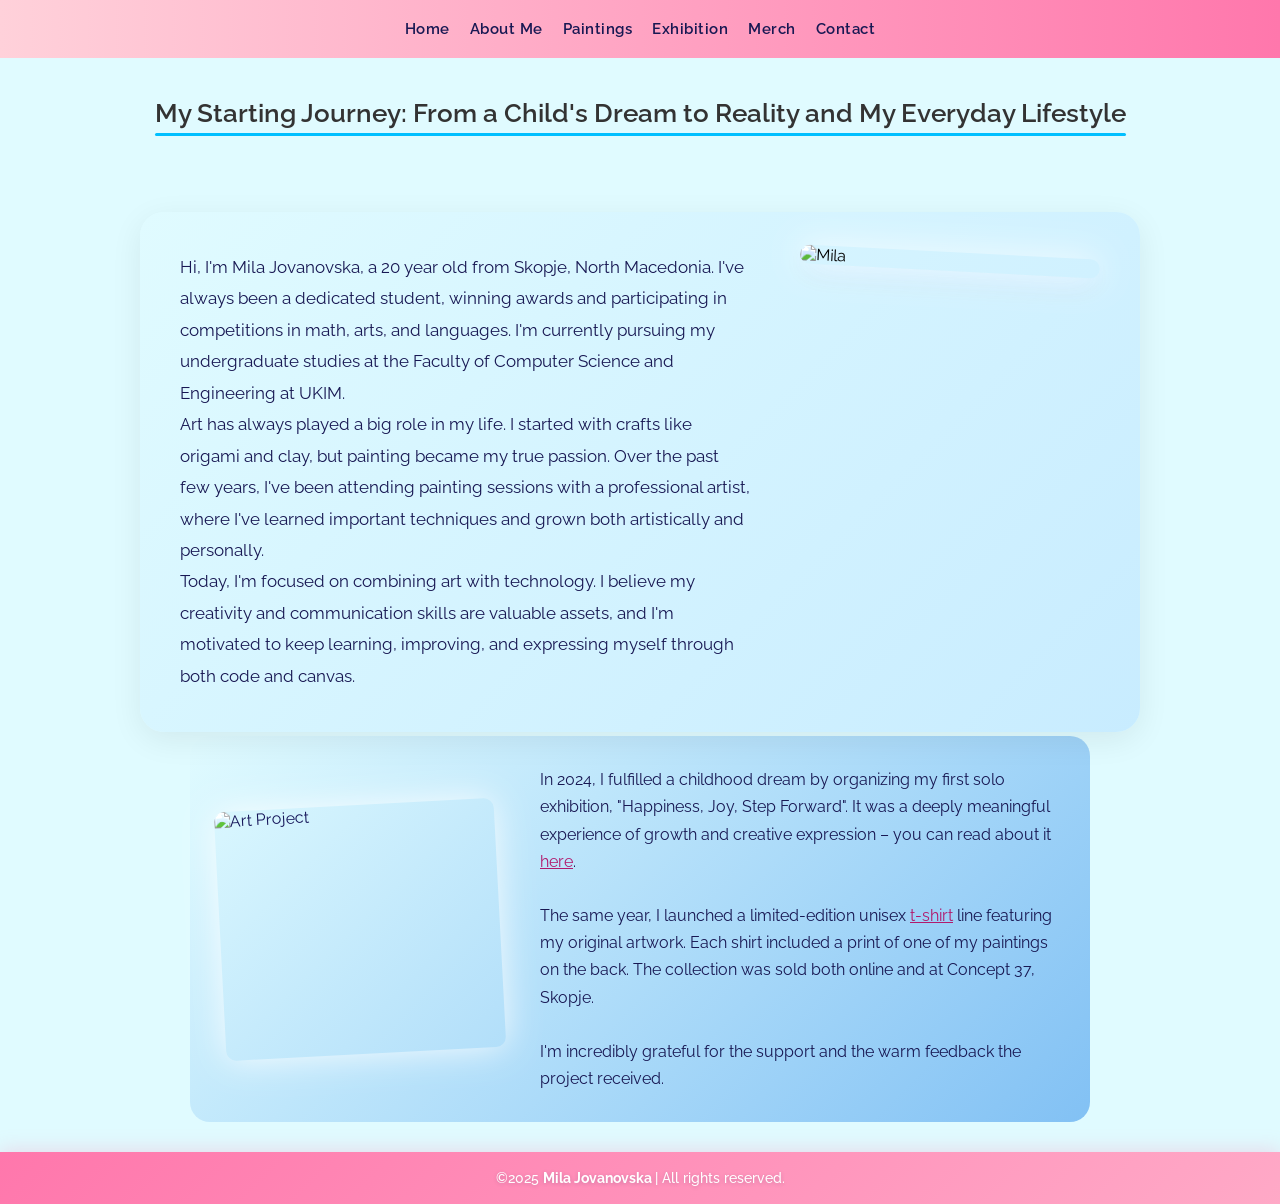
==== commit 02ba7b34: "Improve responsive design and optimize hamburger menu for mobile and tablet devices" ====
--- a/about.html
+++ b/about.html
@@ -2,17 +2,25 @@
 <html lang="en">
 <head>
     <meta charset="UTF-8">
+    <meta name="viewport" content="width=device-width, initial-scale=1.0">
     <title>About Me</title>
     <link rel="stylesheet" href="main.css">
 </head>
 <body>
 <nav class="navbar">
-    <a href="index.html">Home</a>
-    <a href="about.html">About Me</a>
-    <a href="paintings.html">Paintings</a>
-    <a href="exhibition.html">Exhibition</a>
-    <a href="merch.html">Merch</a>
-    <a href="contact.html">Contact</a>
+    <button class="menu-toggle" id="menuToggle" aria-label="Toggle menu">
+        <span></span>
+        <span></span>
+        <span></span>
+    </button>
+    <div class="nav-links" id="navLinks">
+        <a href="index.html">Home</a>
+        <a href="about.html">About Me</a>
+        <a href="paintings.html">Paintings</a>
+        <a href="exhibition.html">Exhibition</a>
+        <a href="merch.html">Merch</a>
+        <a href="contact.html">Contact</a>
+    </div>
 </nav>
 <div class="welcome">
     <h2>My Starting Journey: From a Child's Dream to Reality and My Everyday Lifestyle</h2>
@@ -59,6 +67,7 @@
 </footer>
 
 <script src="script.js"></script>
+<script src="menu.js"></script>
 
 </body>
 </html>
--- a/main.css
+++ b/main.css
@@ -5,28 +5,50 @@
     margin: 0;
     padding: 0;
 }
-
+* {
+    box-sizing: border-box;
+}
+
+html {
+    overflow-x: hidden;
+}
+
+img {
+    max-width: 100%;
+    height: auto;
+}
 body {
     background-color: #e0fbff;
-    font-family: 'Raleway', 'Segoe UI', sans-serif;
+    font-family: 'Raleway', sans-serif;
     overflow-x: hidden;
 }
 
 .navbar {
-    position: sticky;
-    top: 0;
-    z-index: 1000;
-    display: flex;
-    justify-content: center;
+    gap: 30px;
+    row-gap: 10px;
+    background-image: linear-gradient(to right, #ffd1da, #ff77ac);
+    display: flex;
+    flex-wrap: wrap;
+    justify-content: center;
+    padding: 20px;
     align-items: center;
-    gap: 40px;
-    padding: 18px 40px;
-    background: rgba(255, 209, 218, 0.55);
-    backdrop-filter: blur(14px);
-    -webkit-backdrop-filter: blur(14px);
-    border-bottom: 1px solid rgba(255, 119, 172, 0.3);
-    box-shadow: 0 2px 20px rgba(255, 119, 172, 0.15);
-    transition: background 0.3s ease;
+    display: flex;
+    flex-wrap: wrap;
+    justify-content: center;
+    gap: 20px;
+    padding: 20px;
+    background-color: #fff;
+}
+.text {
+    width: 100%;
+    max-width: 935px;
+    padding: 0 15px;
+
+    img {
+        height: 400px;
+        width: 450px;
+        max-width: 100%;
+    }
 }
 
 .navbar a {
@@ -60,17 +82,17 @@
 }
 
 .hamburger {
-    display: none;
+    display: flex;
+    position: absolute;
+    right: 20px;
+    top: 50%;
+    transform: translateY(-50%);
     flex-direction: column;
     gap: 5px;
     cursor: pointer;
     background: none;
     border: none;
     padding: 6px;
-    position: absolute;
-    right: 20px;
-    top: 50%;
-    transform: translateY(-50%);
     z-index: 1100;
 }
 
@@ -118,13 +140,13 @@
 
 .hero-section {
     position: relative;
-    min-height: 85vh;
+    min-height: 100vh;
+    min-height: 100dvh;
     display: flex;
     align-items: center;
     justify-content: center;
     overflow: hidden;
 }
-
 .blur-bg {
     position: absolute;
     inset: 0;
@@ -197,6 +219,7 @@
     margin-bottom: 16px;
     color: #f6d9e5;
     width: 100%;
+    max-width: 600px;
     text-shadow:
             0 0 5px #ff7baf,
             0 0 12px #ff7baf,
@@ -380,9 +403,9 @@
     display: flex;
     flex-wrap: wrap;
     justify-content: center;
-    gap: 24px;
+    gap: 20px;
     max-width: 1000px;
-    width: calc(100% - 40px);
+    width: 100%;
     margin: 30px auto;
 }
 
@@ -401,9 +424,9 @@
     display: flex;
     flex-wrap: wrap;
     justify-content: center;
-    gap: 24px;
-    max-width: 1100px;
-    width: calc(100% - 40px);
+    gap: 20px;
+    width: 100%;
+    max-width: 1200px;
     margin: 30px auto;
 }
 
@@ -628,8 +651,8 @@
     padding: 28px 32px;
     color: #181853;
     margin: 20px auto;
-    max-width: 760px;
-    width: calc(100% - 40px);
+    width: 100%;
+    max-width: 1000px;
     text-align: center;
     font-size: clamp(15px, 1.8vw, 17px);
     line-height: 1.75;
@@ -726,7 +749,14 @@
     }
 
     .blur-card {
-        padding: 28px 24px;
+        background-color: rgba(255, 255, 255, 0.3);
+        backdrop-filter: blur(8px);
+        padding: 20px;
+        box-shadow: 0 8px 20px rgba(0, 0, 0, 0.1);
+        margin-top: -60px;
+        width: 100%;
+        max-width: 1000px;
+        margin: auto;
     }
 
     .section {
@@ -753,6 +783,7 @@
         padding: 14px 20px;
         gap: 0;
         position: relative;
+        min-height: 50px;
     }
 
     .nav-links {
@@ -774,7 +805,7 @@
 
     .nav-links a:last-child { border-bottom: none; }
 
-    .hero-section { min-height: 60vh; }
+
     .blur-card { padding: 24px 18px; border-radius: 16px; }
     .two-column { flex-direction: column; gap: 20px; }
 
@@ -885,4 +916,254 @@
     .sticker-card--offset:hover { transform: scale(1.04) translateY(-4px); }
     .sticker-card { width: 80%; max-width: 280px; }
     .sticker-card img { height: auto; aspect-ratio: 3/4; }
+}
+
+@media (max-width: 992px) {
+    .hero-content,
+    .blur-card {
+        max-width: 90%;
+    }
+
+    .two-column {
+        flex-direction: column;
+        text-align: center;
+    }
+
+    .left-side,
+    .right-side {
+        text-align: center;
+    }
+
+    .author {
+        padding-right: 0;
+    }
+}
+
+@media (max-width: 768px) {
+    .navbar {
+        gap: 14px;
+        padding: 14px;
+    }
+
+    .navbar a {
+        font-size: 14px;
+    }
+
+    .name {
+        font-size: 34px;
+    }
+
+    .title {
+        font-size: 18px;
+    }
+
+    .welcome-text {
+        font-size: 18px;
+    }
+
+    .subtext,
+    .quote {
+        font-size: 16px;
+    }
+
+    .me,
+    .exhImg {
+        flex-direction: column;
+        margin: 30px 15px;
+        text-align: center;
+    }
+
+    body > div.me > div > p:nth-child(1) {
+        flex-direction: column;
+        margin: 15px;
+        gap: 15px;
+    }
+
+    body > div.me > div > p:nth-child(1) img {
+        width: 220px;
+        margin: 0;
+    }
+
+    .exhImg img,
+    .project-image {
+        width: 220px;
+    }
+
+    .section {
+        flex-direction: column;
+        margin: 15px;
+        padding: 15px;
+        gap: 15px;
+    }
+
+    .project-text {
+        max-width: 100%;
+        text-align: center;
+    }
+
+    .attention {
+        width: auto;
+        margin: 15px;
+    }
+
+    .merchimgs,
+    .imgInterviews1,
+    .imgInterviews2 {
+        gap: 15px;
+        margin: 0 auto;
+    }
+
+    .merchimgs img,
+    .imgInterviews1 img,
+    .imgInterviews2 img {
+        height: auto;
+        width: 90%;
+        max-width: 320px;
+        margin-top: 15px;
+    }
+
+    .merchimgs a:nth-child(even) {
+        margin-top: 15px;
+    }
+
+    .merchDetails,
+    .merchText div {
+        margin: 10px;
+        padding: 20px;
+    }
+
+    .gallery img {
+        width: 110px;
+        height: 190px;
+    }
+
+    .flip-card {
+        width: 160px;
+        height: 90px;
+    }
+
+    .interviews {
+        padding: 20px;
+        margin-top: -40px;
+    }
+
+    .interviews h2 {
+        font-size: 1.6rem;
+    }
+
+    .contact-info {
+        margin: 15px;
+        padding: 15px;
+    }
+
+    .welcome h2 {
+        font-size: 20px;
+    }
+
+    .blur-card {
+        padding: 15px;
+        margin-top: -30px;
+    }
+}
+
+@media (max-width: 480px) {
+    .name {
+        font-size: 26px;
+    }
+
+    .gallery img {
+        width: 90px;
+        height: 150px;
+    }
+
+    .merchimgs img,
+    .imgInterviews1 img,
+    .imgInterviews2 img {
+        max-width: 260px;
+    }
+
+    .flip-card {
+        width: 140px;
+        height: 90px;
+    }
+
+    .flip-front,
+    .flip-back {
+        font-size: 0.85rem;
+    }
+}
+
+.menu-toggle {
+    display: none;
+    flex-direction: column;
+    justify-content: space-between;
+    width: 28px;
+    height: 22px;
+    background: transparent;
+    border: none;
+    cursor: pointer;
+    padding: 0;
+    z-index: 20;
+}
+
+.menu-toggle span {
+    display: block;
+    height: 3px;
+    width: 100%;
+    background-color: #181853;
+    border-radius: 2px;
+    transition: transform 0.3s ease, opacity 0.3s ease;
+}
+
+.menu-toggle.open span:nth-child(1) {
+    transform: translateY(9.5px) rotate(45deg);
+}
+
+.menu-toggle.open span:nth-child(2) {
+    opacity: 0;
+}
+
+.menu-toggle.open span:nth-child(3) {
+    transform: translateY(-9.5px) rotate(-45deg);
+}
+
+.nav-links {
+    display: flex;
+    flex-wrap: wrap;
+    justify-content: center;
+    gap: 20px;
+}
+
+@media (max-width: 768px) {
+    .navbar {
+        position: relative;
+        justify-content: center;
+        padding: 16px 20px;
+    }
+
+    .menu-toggle {
+        display: flex;
+        position: absolute;
+        right: 16px;
+        top: 16px;
+    }
+
+    .nav-links {
+        display: none;
+        flex-direction: column;
+        align-items: center;
+        width: 100%;
+        gap: 0;
+        margin-top: 12px;
+    }
+
+    .nav-links.active {
+        display: flex;
+    }
+
+    .nav-links a {
+        width: 100%;
+        padding: 12px 0;
+        border-top: 1px solid rgba(24, 24, 83, 0.15);
+    }
 }
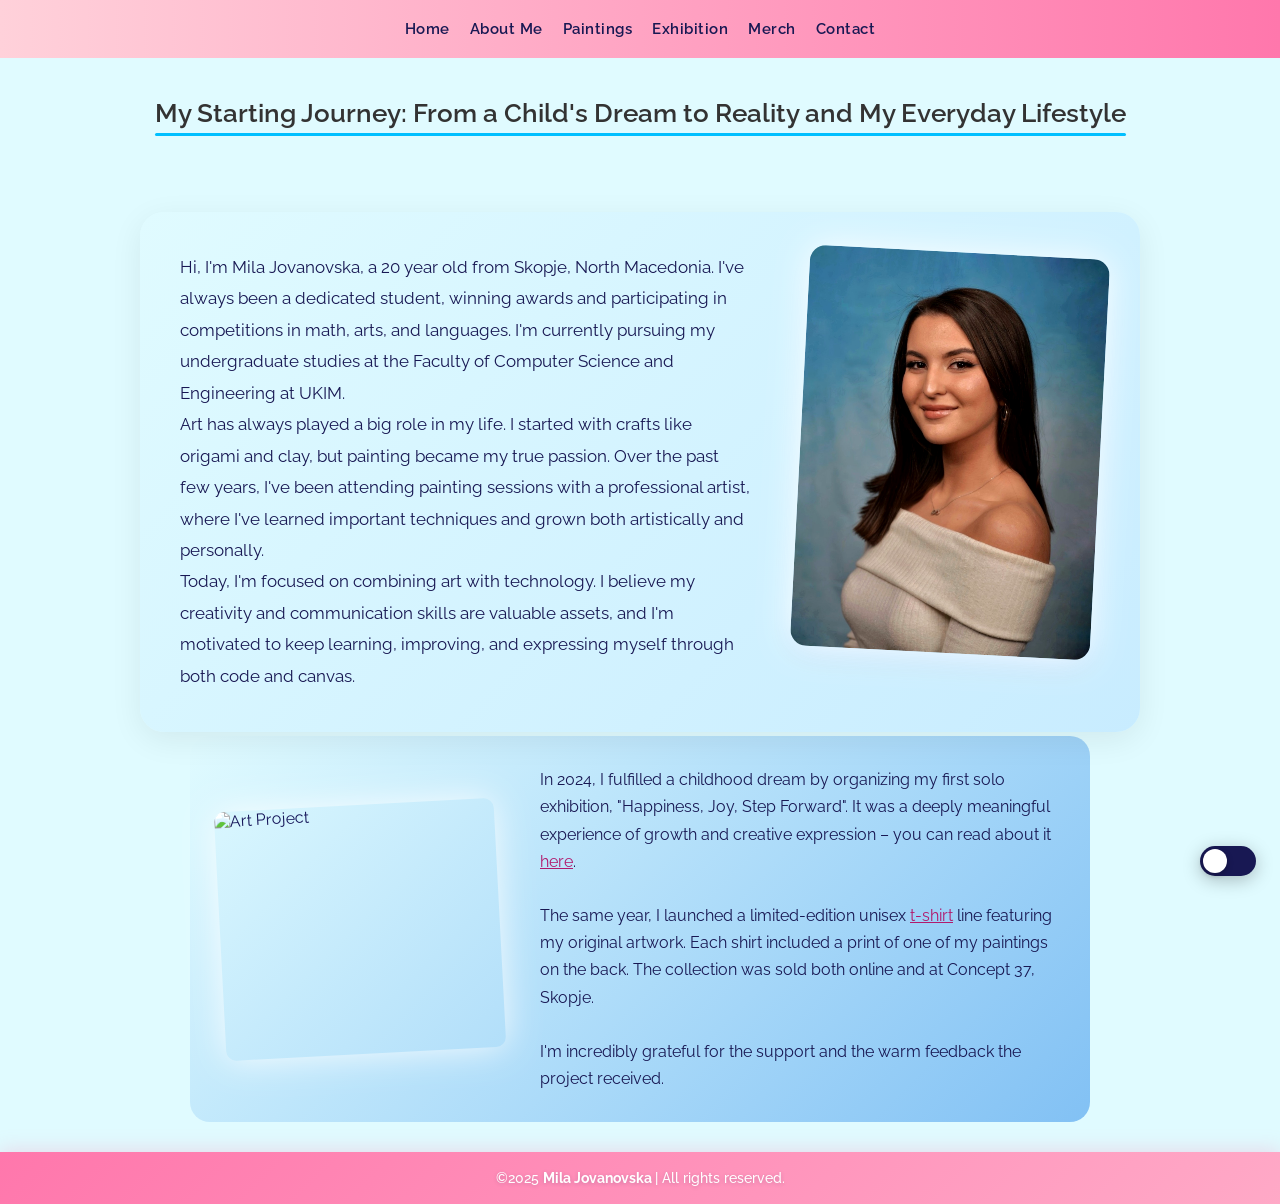
==== commit c102fddf: "feat: Implement dark mode with theme toggle and persistence" ====
--- a/about.html
+++ b/about.html
@@ -5,8 +5,22 @@
     <meta name="viewport" content="width=device-width, initial-scale=1.0">
     <title>About Me</title>
     <link rel="stylesheet" href="main.css">
+
+    <script>
+        if (localStorage.getItem('theme') === 'dark') {
+            document.documentElement.classList.add('dark-mode');
+        }
+    </script>
+
 </head>
 <body>
+
+<button class="theme-switch" id="themeToggle" type="button" aria-label="Change theme" aria-pressed="false">
+    <span class="theme-switch-track">
+        <span class="theme-switch-thumb"></span>
+    </span>
+</button>
+
 <nav class="navbar">
     <button class="menu-toggle" id="menuToggle" aria-label="Toggle menu">
         <span></span>
@@ -27,7 +41,7 @@
 </div>
 
 <div class="about-bio reveal">
-    <img src="images/me_img.jpg" alt="Mila" class="bio-img"/>
+    <img src="images/me2.jpg" alt="Mila" class="bio-img"/>
     <div class="bio-text">
         <p>Hi, I'm Mila Jovanovska, a 20 year old from Skopje, North Macedonia. I've always been a dedicated
             student, winning awards and participating in competitions in math, arts, and languages. I'm currently
@@ -67,6 +81,7 @@
 </footer>
 
 <script src="script.js"></script>
+<script src="theme.js"></script>
 <script src="menu.js"></script>
 
 </body>
--- a/main.css
+++ b/main.css
@@ -21,6 +21,7 @@
     background-color: #e0fbff;
     font-family: 'Raleway', sans-serif;
     overflow-x: hidden;
+    transition: background-color 0.3s ease, color 0.3s ease;
 }
 
 .navbar {
@@ -1166,4 +1167,165 @@
         padding: 12px 0;
         border-top: 1px solid rgba(24, 24, 83, 0.15);
     }
+}
+
+
+html.dark-mode body {
+    background-color: #14141f;
+}
+
+html.dark-mode .navbar {
+    background-color: #1b1b2f;
+}
+
+html.dark-mode .navbar a {
+    color: #f0f0f5;
+}
+
+html.dark-mode .navbar a:hover {
+    color: #ff9dc4;
+}
+
+html.dark-mode .navbar a::after {
+    background: linear-gradient(to right, #ff77ac, #f0f0f5);
+}
+
+html.dark-mode .menu-toggle span,
+html.dark-mode .hamburger span {
+    background-color: #f0f0f5;
+}
+
+html.dark-mode .nav-links a {
+    border-top: 1px solid rgba(240, 240, 245, 0.15);
+    border-bottom: 1px solid rgba(240, 240, 245, 0.1);
+}
+
+html.dark-mode .welcome h2 {
+    color: #f0f0f5;
+}
+
+html.dark-mode .about-bio {
+    background: linear-gradient(135deg, #1b1b2f, #232345);
+    box-shadow: 0 8px 32px rgba(0, 0, 0, 0.35);
+}
+
+html.dark-mode .bio-text {
+    color: #e8e8f5;
+}
+
+html.dark-mode .section {
+    background: linear-gradient(135deg, #1b1b2f, #26264a);
+    color: #e8e8f5;
+}
+
+html.dark-mode .exhibitionText1,
+html.dark-mode .exhibitionText2,
+html.dark-mode .exhibitionText3 {
+    background: linear-gradient(135deg, #1b1b2f, #26264a);
+    color: #e8e8f5;
+}
+
+html.dark-mode .interviews h2 {
+    color: #f0f0f5;
+}
+
+html.dark-mode .flip-front {
+    background: #232345;
+    color: #f0f0f5;
+}
+
+html.dark-mode .flip-back {
+    background: #0d0d2b;
+    color: #f0f0f5;
+}
+
+html.dark-mode .merchDetails {
+    background: linear-gradient(135deg, #1b1b2f, #26264a);
+    color: #e8e8f5;
+}
+
+html.dark-mode .attention {
+    background: linear-gradient(135deg, #1b1b2f, #26264a);
+    color: #e8e8f5;
+}
+
+html.dark-mode .contact-info {
+    background: rgba(30, 30, 48, 0.65);
+}
+
+html.dark-mode .contact-info h3 {
+    color: #f0f0f5;
+}
+
+html.dark-mode .contact-info li {
+    color: #e0e0f0;
+}
+
+html.dark-mode .merch-card,
+html.dark-mode .sticker-card {
+    box-shadow: 0 8px 28px rgba(0, 0, 0, 0.5);
+}
+
+.theme-switch {
+    position: fixed;
+    bottom: 24px;
+    right: 24px;
+    z-index: 1200;
+    border: none;
+    background: none;
+    padding: 0;
+    cursor: pointer;
+}
+
+.theme-switch-track {
+    display: block;
+    width: 56px;
+    height: 30px;
+    border-radius: 999px;
+    background: #181853;
+    box-shadow: 0 4px 18px rgba(0, 0, 0, 0.25);
+    position: relative;
+    transition: background-color 0.3s ease;
+}
+
+.theme-switch-thumb {
+    position: absolute;
+    top: 3px;
+    left: 3px;
+    width: 24px;
+    height: 24px;
+    border-radius: 50%;
+    background: #ffffff;
+    box-shadow: 0 2px 6px rgba(0, 0, 0, 0.25);
+    transition: transform 0.3s ease, background-color 0.3s ease;
+}
+
+html.dark-mode .theme-switch-track {
+    background: #ff77ac;
+}
+
+html.dark-mode .theme-switch-thumb {
+    transform: translateX(26px);
+    background: #1b1b2f;
+}
+
+@media (max-width: 480px) {
+    .theme-switch {
+        bottom: 16px;
+        right: 16px;
+    }
+
+    .theme-switch-track {
+        width: 48px;
+        height: 26px;
+    }
+
+    .theme-switch-thumb {
+        width: 20px;
+        height: 20px;
+    }
+
+    html.dark-mode .theme-switch-thumb {
+        transform: translateX(22px);
+    }
 }
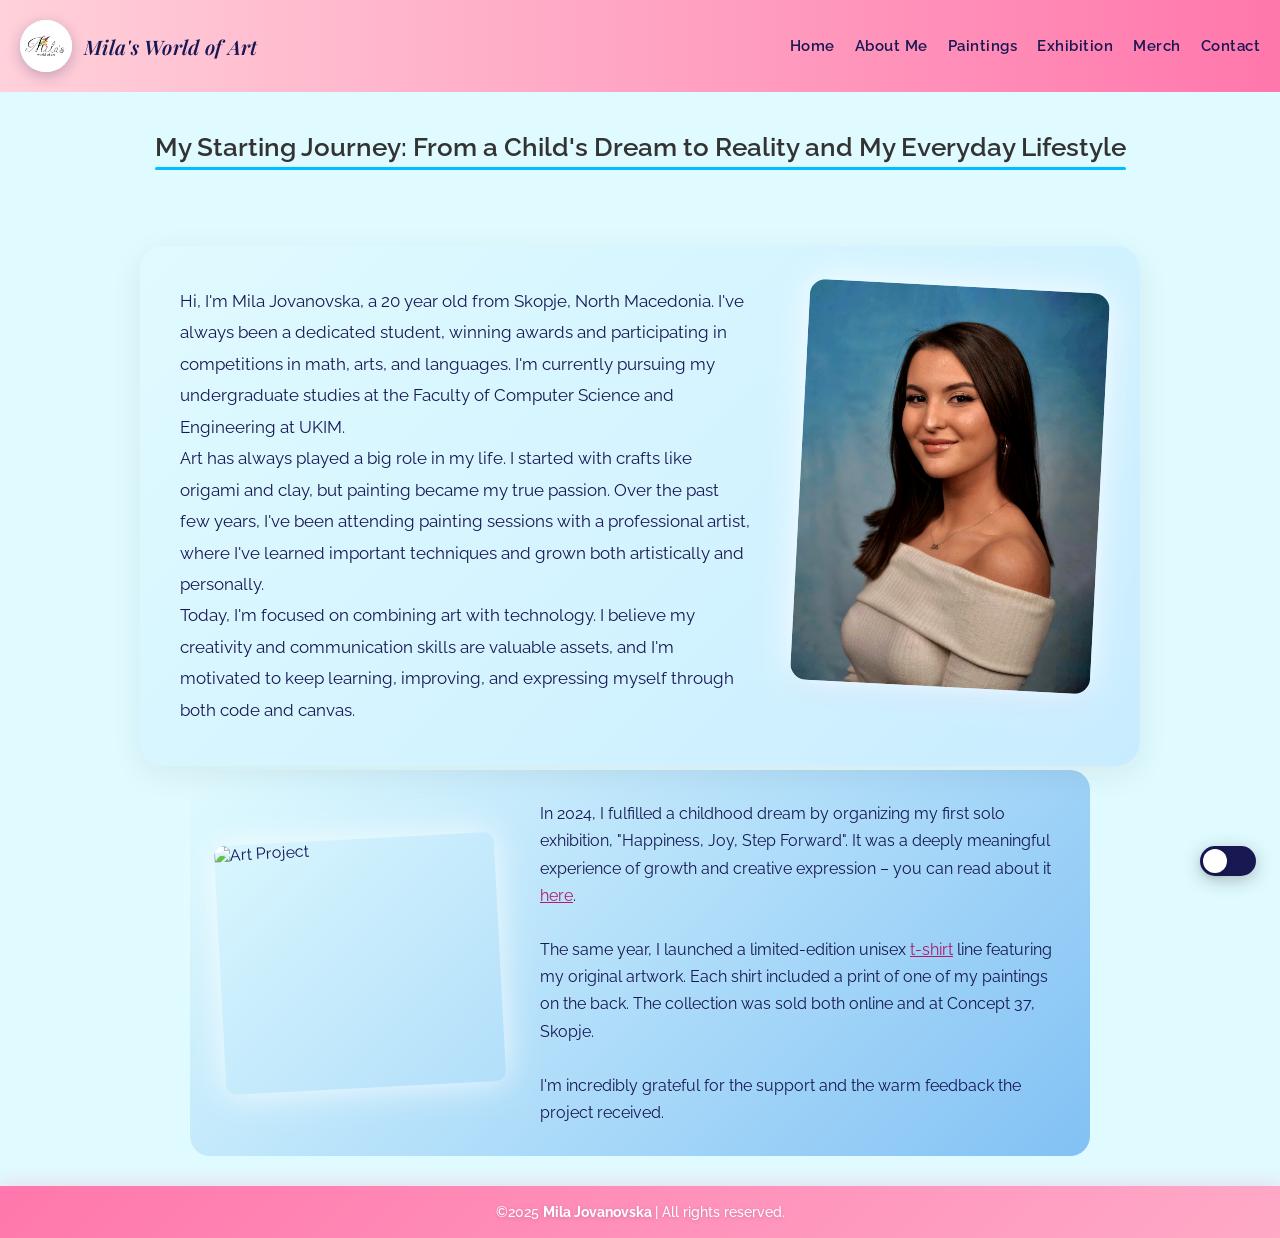
==== commit aab25e66: "feat: add circular logo mark and brand name wordmark along with restructuring the header" ====
--- a/about.html
+++ b/about.html
@@ -22,6 +22,15 @@
 </button>
 
 <nav class="navbar">
+    <div class="navbar-brand">
+        <a href="index.html" class="navbar-brand-link" aria-label="Mila's World of Art home">
+            <span class="navbar-logo-mark">
+                <img src="images/logo.jpg" alt="">
+            </span>
+            <span class="navbar-brand-text">Mila's World of Art</span>
+        </a>
+    </div>
+
     <button class="menu-toggle" id="menuToggle" aria-label="Toggle menu">
         <span></span>
         <span></span>
--- a/main.css
+++ b/main.css
@@ -1,4 +1,5 @@
 @import url('https://fonts.googleapis.com/css2?family=Raleway:wght@300;400;600;700&display=swap');
+@import url('https://fonts.googleapis.com/css2?family=Playfair+Display:ital,wght@1,600&display=swap');
 
 *, *::before, *::after {
     box-sizing: border-box;
@@ -373,33 +374,67 @@
     padding: 30px 20px;
 }
 
+.gallery a {
+    position: relative;
+    display: block;
+    overflow: hidden;
+    border-radius: 10px;
+    opacity: 0;
+    transform: translateY(40px);
+    transition:
+            opacity 0.8s ease,
+            transform 0.8s ease;
+}
+
+.gallery a.visible {
+    opacity: 1;
+    transform: translateY(0);
+}
+
 .gallery img {
     width: clamp(110px, 18vw, 160px);
     height: clamp(190px, 28vw, 280px);
     object-fit: cover;
     border-radius: 10px;
-    box-shadow: 0 4px 16px rgba(0,0,0,0.08);
-    transition: transform 0.35s ease, box-shadow 0.35s ease;
-}
-
-.gallery a:hover img {
-    transform: scale(1.06) translateY(-4px);
-    box-shadow: 0 16px 36px rgba(0,0,0,0.18);
-}
-
-.gallery a {
-    opacity: 0;
-    transform: translateY(40px);
+    box-shadow: 0 10px 30px rgba(13,13,97,.35);
     transition:
-            opacity 0.8s ease,
-            transform 0.8s ease;
-}
-
-.gallery a.visible {
-    opacity: 1;
-    transform: translateY(0);
-}
-
+            transform .35s ease,
+            box-shadow .35s ease,
+            filter .35s ease;
+}
+
+.gallery a:hover img{
+    transform: scale(1.06);
+    filter: brightness(.65);
+}
+.painting-status{
+    position:absolute;
+    left:0;
+    right:0;
+    bottom:0;
+
+    padding:12px;
+
+    background:linear-gradient(
+            to top,
+            rgba(0,0,0,.75),
+            rgba(0,0,0,0)
+    );
+
+    color:#fff;
+
+    font-size:13px;
+    font-weight:700;
+    letter-spacing:1px;
+    text-transform:uppercase;
+
+    opacity:0;
+    transition:.3s;
+}
+
+.gallery a:hover .painting-status{
+    opacity:1;
+}
 .imgInterviews1 {
     display: flex;
     flex-wrap: wrap;
@@ -415,8 +450,8 @@
     width: auto;
     max-width: 100%;
     border-radius: 12px;
-    box-shadow: 0 6px 20px rgba(13, 13, 97, 0.2);
-    transition: transform 0.35s ease;
+    box-shadow: 0 10px 30px rgba(13, 13, 97, 0.35);
+    transition: transform 0.35s ease, box-shadow 0.35s ease;
 }
 
 .imgInterviews1 img:hover { transform: scale(1.03); }
@@ -436,8 +471,8 @@
     width: auto;
     max-width: 100%;
     border-radius: 12px;
-    box-shadow: 0 6px 20px rgba(13, 13, 97, 0.2);
-    transition: transform 0.35s ease;
+    box-shadow: 0 10px 30px rgba(13, 13, 97, 0.35);
+    transition: transform 0.35s ease, box-shadow 0.35s ease;
 }
 
 .imgInterviews2 img:hover { transform: scale(1.03); }
@@ -540,7 +575,7 @@
     position: relative;
     border-radius: 16px;
     overflow: hidden;
-    box-shadow: 0 8px 28px rgba(13, 13, 97, 0.15);
+    box-shadow: 0 10px 30px rgba(13, 13, 97, 0.35);
     transition: transform 0.4s cubic-bezier(0.22, 1, 0.36, 1), box-shadow 0.4s ease;
     display: block;
     text-decoration: none;
@@ -553,7 +588,7 @@
 .merch-card--offset:hover { transform: translateY(-46px) scale(1.04); }
 .merch-card:not(.merch-card--offset):hover {
     transform: scale(1.04) translateY(-6px);
-    box-shadow: 0 20px 48px rgba(13, 13, 97, 0.22);
+    box-shadow: 0 20px 48px rgba(13, 13, 97, 0.45);
 }
 
 .merch-card img {
@@ -598,7 +633,7 @@
     position: relative;
     border-radius: 16px;
     overflow: hidden;
-    box-shadow: 0 8px 28px rgba(13, 13, 97, 0.15);
+    box-shadow: 0 10px 30px rgba(13, 13, 97, 0.35);
     transition: transform 0.4s cubic-bezier(0.22, 1, 0.36, 1), box-shadow 0.4s ease;
     display: block;
     width: clamp(180px, 36vw, 240px);
@@ -616,7 +651,7 @@
 .sticker-card--offset:hover { transform: translateY(-37px) scale(1.05); }
 .sticker-card:not(.sticker-card--offset):hover {
     transform: scale(1.05) translateY(-5px);
-    box-shadow: 0 20px 48px rgba(13, 13, 97, 0.22);
+    box-shadow: 0 20px 48px rgba(13, 13, 97, 0.45);
 }
 
 .sticker-card .merch-label { opacity: 0; transition: opacity 0.3s ease; }
@@ -1328,4 +1363,457 @@
     html.dark-mode .theme-switch-thumb {
         transform: translateX(22px);
     }
+}
+html.dark-mode .gallery img {
+    box-shadow: 0 10px 30px rgba(255, 255, 255, 0.25);
+}
+
+html.dark-mode .gallery a:hover img {
+    box-shadow: 0 16px 40px rgba(255, 255, 255, 0.35);
+}
+
+html.dark-mode .imgInterviews1 img,
+html.dark-mode .imgInterviews2 img {
+    box-shadow: 0 10px 30px rgba(255, 255, 255, 0.25);
+}
+
+html.dark-mode .merch-card,
+html.dark-mode .sticker-card {
+    box-shadow: 0 10px 30px rgba(255, 255, 255, 0.2);
+}
+
+html.dark-mode .merch-card:not(.merch-card--offset):hover,
+html.dark-mode .sticker-card:not(.sticker-card--offset):hover {
+    box-shadow: 0 20px 48px rgba(255, 255, 255, 0.3);
+}
+
+.talk-hero {
+    max-width: 700px;
+    width: calc(100% - 40px);
+    margin: 50px auto 30px;
+    padding: 0 20px;
+    text-align: center;
+}
+
+.talk-hero-title {
+    font-size: clamp(24px, 4vw, 38px);
+    font-weight: 700;
+    line-height: 1.25;
+    background: linear-gradient(135deg, #0d0d61, #b11a6d, #0d0d61);
+    background-size: 200% auto;
+    -webkit-background-clip: text;
+    -webkit-text-fill-color: transparent;
+    background-clip: text;
+    animation: nameShine 6s linear infinite;
+}
+
+.talk-hero-subtitle {
+    margin: 18px auto 28px;
+    max-width: 520px;
+    font-size: clamp(15px, 1.8vw, 17px);
+    line-height: 1.7;
+    color: #333;
+}
+
+.start-conversation-btn {
+    display: inline-block;
+    border: none;
+    cursor: pointer;
+    padding: 14px 32px;
+    font-family: 'Raleway', sans-serif;
+    font-size: clamp(15px, 1.8vw, 17px);
+    font-weight: 600;
+    letter-spacing: 0.5px;
+    color: #fff;
+    background-image: linear-gradient(to right, #ff77ac, #b11a6d);
+    background-size: 160% auto;
+    border-radius: 999px;
+    box-shadow: 0 8px 24px rgba(177, 26, 109, 0.35);
+    transition: background-position 0.4s ease, transform 0.25s ease, box-shadow 0.25s ease;
+}
+
+.start-conversation-btn:hover {
+    background-position: right center;
+    transform: translateY(-2px);
+    box-shadow: 0 12px 30px rgba(177, 26, 109, 0.45);
+}
+
+.start-conversation-btn:active { transform: translateY(0); }
+
+.conversation-modal-overlay {
+    position: fixed;
+    inset: 0;
+    background: rgba(13, 13, 40, 0.55);
+    backdrop-filter: blur(4px);
+    -webkit-backdrop-filter: blur(4px);
+    display: flex;
+    align-items: center;
+    justify-content: center;
+    padding: 20px;
+    opacity: 0;
+    visibility: hidden;
+    transition: opacity 0.3s ease, visibility 0.3s ease;
+    z-index: 2000;
+}
+
+.conversation-modal-overlay.active {
+    opacity: 1;
+    visibility: visible;
+}
+
+.conversation-modal {
+    position: relative;
+    width: 100%;
+    max-width: 480px;
+    max-height: 90vh;
+    overflow-y: auto;
+    background: rgba(255, 255, 255, 0.92);
+    backdrop-filter: blur(14px);
+    -webkit-backdrop-filter: blur(14px);
+    border: 1px solid rgba(255, 255, 255, 0.5);
+    border-radius: 24px;
+    padding: 40px 32px 32px;
+    box-shadow: 0 20px 60px rgba(0, 0, 0, 0.25);
+    text-align: center;
+    transform: translateY(24px) scale(0.97);
+    transition: transform 0.35s cubic-bezier(0.22, 1, 0.36, 1);
+}
+
+.conversation-modal-overlay.active .conversation-modal {
+    transform: translateY(0) scale(1);
+}
+
+.conversation-modal-close {
+    position: absolute;
+    top: 14px;
+    right: 16px;
+    width: 34px;
+    height: 34px;
+    border: none;
+    background: rgba(24, 24, 83, 0.06);
+    color: #181853;
+    font-size: 20px;
+    line-height: 1;
+    border-radius: 50%;
+    cursor: pointer;
+    transition: background 0.25s ease, color 0.25s ease;
+}
+
+.conversation-modal-close:hover {
+    background: #ff77ac;
+    color: #fff;
+}
+
+.conversation-modal-title {
+    font-size: clamp(20px, 2.6vw, 26px);
+    font-weight: 700;
+    color: #181853;
+    margin-bottom: 8px;
+}
+
+.conversation-modal-subtitle {
+    font-size: 14px;
+    color: #555;
+    margin-bottom: 24px;
+}
+
+.conversation-options {
+    display: flex;
+    flex-direction: column;
+    gap: 12px;
+}
+
+.conversation-option {
+    display: flex;
+    align-items: center;
+    gap: 16px;
+    text-align: left;
+    text-decoration: none;
+    padding: 14px 16px;
+    border-radius: 16px;
+    background: linear-gradient(135deg, #e0fbff, #f4fbff);
+    border: 1px solid rgba(13, 13, 97, 0.08);
+    transition: transform 0.25s ease, box-shadow 0.25s ease, background 0.25s ease;
+}
+
+.conversation-option:hover {
+    transform: translateY(-2px);
+    box-shadow: 0 10px 24px rgba(13, 13, 97, 0.12);
+    background: linear-gradient(135deg, #e0fbff, #c8ecff);
+}
+.conversation-option-copy {
+    display: flex;
+    flex-direction: column;
+    gap: 2px;
+}
+
+.conversation-option-title {
+    font-weight: 600;
+    color: #181853;
+    font-size: 15px;
+}
+
+.conversation-option-desc {
+    font-size: 13px;
+    color: #555;
+}
+
+/* Dark mode */
+html.dark-mode .talk-hero-subtitle {
+    color: #d5d5e8;
+}
+
+html.dark-mode .start-conversation-btn {
+    box-shadow: 0 8px 24px rgba(255, 119, 172, 0.25);
+}
+
+html.dark-mode .conversation-modal-overlay {
+    background: rgba(0, 0, 0, 0.7);
+}
+
+html.dark-mode .conversation-modal {
+    background: rgba(27, 27, 47, 0.95);
+    border-color: rgba(255, 255, 255, 0.08);
+}
+
+html.dark-mode .conversation-modal-close {
+    background: rgba(255, 255, 255, 0.08);
+    color: #f0f0f5;
+}
+
+html.dark-mode .conversation-modal-title {
+    color: #f0f0f5;
+}
+
+html.dark-mode .conversation-modal-subtitle {
+    color: #b8b8cc;
+}
+
+html.dark-mode .conversation-option {
+    background: linear-gradient(135deg, #1b1b2f, #232345);
+    border-color: rgba(255, 255, 255, 0.06);
+}
+
+html.dark-mode .conversation-option:hover {
+    background: linear-gradient(135deg, #232345, #2b2b52);
+}
+
+html.dark-mode .conversation-option-title {
+    color: #f0f0f5;
+}
+
+html.dark-mode .conversation-option-desc {
+    color: #b8b8cc;
+}
+
+.gallery .painting-card {
+    display: flex;
+    flex-direction: column;
+    align-items: center;
+    gap: 8px;
+}
+
+.request-artwork-btn {
+    border: none;
+    cursor: pointer;
+    font-family: 'Raleway', sans-serif;
+    font-size: 12px;
+    font-weight: 600;
+    letter-spacing: 0.3px;
+    color: #181853;
+    background: rgba(255, 255, 255, 0.85);
+    padding: 8px 14px;
+    border-radius: 999px;
+    box-shadow: 0 4px 14px rgba(13, 13, 97, 0.18);
+    transition: background 0.25s ease, color 0.25s ease, transform 0.2s ease;
+    white-space: nowrap;
+}
+
+.request-artwork-btn:hover {
+    background: linear-gradient(to right, #ff77ac, #b11a6d);
+    color: #fff;
+    transform: translateY(-2px);
+}
+
+.artwork-request-image {
+    display: block;
+    max-width: 160px;
+    max-height: 220px;
+    width: auto;
+    height: auto;
+    object-fit: cover;
+    border-radius: 12px;
+    margin: 0 auto 16px;
+    box-shadow: 0 8px 24px rgba(13, 13, 97, 0.25);
+}
+
+.artwork-request-status {
+    font-size: 14px;
+    color: #555;
+    margin-bottom: 20px;
+}
+
+.artwork-request-status span {
+    font-weight: 700;
+    color: #b11a6d;
+}
+
+.artwork-request-form {
+    display: flex;
+    flex-direction: column;
+    gap: 6px;
+    text-align: left;
+}
+
+.artwork-request-form label {
+    font-size: 13px;
+    font-weight: 600;
+    color: #181853;
+    margin-top: 10px;
+}
+
+.artwork-request-form input,
+.artwork-request-form textarea {
+    font-family: 'Raleway', sans-serif;
+    font-size: 14px;
+    padding: 10px 12px;
+    border-radius: 10px;
+    border: 1px solid rgba(13, 13, 97, 0.15);
+    background: rgba(255, 255, 255, 0.7);
+    color: #181853;
+    resize: vertical;
+}
+
+.artwork-request-form input:focus,
+.artwork-request-form textarea:focus {
+    outline: none;
+    border-color: #ff77ac;
+}
+
+.artwork-request-submit {
+    margin-top: 18px;
+    border: none;
+    cursor: pointer;
+    padding: 12px 28px;
+    font-family: 'Raleway', sans-serif;
+    font-size: 15px;
+    font-weight: 600;
+    color: #fff;
+    background-image: linear-gradient(to right, #ff77ac, #b11a6d);
+    background-size: 160% auto;
+    border-radius: 999px;
+    box-shadow: 0 8px 24px rgba(177, 26, 109, 0.35);
+    transition: background-position 0.4s ease, transform 0.25s ease;
+    align-self: center;
+}
+
+.artwork-request-submit:hover {
+    background-position: right center;
+    transform: translateY(-2px);
+}
+
+html.dark-mode .request-artwork-btn {
+    background: rgba(35, 35, 69, 0.9);
+    color: #f0f0f5;
+}
+
+html.dark-mode .request-artwork-btn:hover {
+    background: linear-gradient(to right, #ff77ac, #b11a6d);
+    color: #fff;
+}
+
+html.dark-mode .artwork-request-status {
+    color: #b8b8cc;
+}
+
+html.dark-mode .artwork-request-form label {
+    color: #f0f0f5;
+}
+
+html.dark-mode .artwork-request-form input,
+html.dark-mode .artwork-request-form textarea {
+    background: rgba(255, 255, 255, 0.06);
+    border-color: rgba(255, 255, 255, 0.15);
+    color: #f0f0f5;
+}
+.recaptcha-wrapper {
+    display: flex;
+    justify-content: center;
+    margin-top: 14px;
+}
+.artwork-request-form input[type="file"] {
+    font-family: 'Raleway', sans-serif;
+    font-size: 13px;
+    color: #181853;
+}
+
+html.dark-mode .artwork-request-form input[type="file"] {
+    color: #f0f0f5;
+}
+
+@media (min-width: 769px) {
+    .navbar {
+        justify-content: space-between;
+    }
+}
+
+.navbar-brand {
+    display: flex;
+    align-items: center;
+}
+
+.navbar-brand-link {
+    display: flex;
+    align-items: center;
+    gap: 12px;
+    text-decoration: none;
+}
+
+.navbar-logo-mark {
+    display: block;
+    width: 52px;
+    height: 52px;
+    border-radius: 50%;
+    overflow: hidden;
+    flex-shrink: 0;
+    background: #fff;
+    box-shadow: 0 4px 14px rgba(24, 24, 83, 0.25);
+    transition: transform 0.3s ease, box-shadow 0.3s ease;
+}
+
+.navbar-logo-mark img {
+    display: block;
+    width: 100%;
+    height: 100%;
+    object-fit: cover;
+}
+
+.navbar-brand-link:hover .navbar-logo-mark {
+    transform: scale(1.06);
+    box-shadow: 0 6px 18px rgba(24, 24, 83, 0.35);
+}
+
+.navbar-brand-text {
+    font-family: 'Playfair Display', Georgia, serif;
+    font-style: italic;
+    font-size: 20px;
+    font-weight: 600;
+    color: #181853;
+    letter-spacing: 0.3px;
+    white-space: nowrap;
+}
+
+html.dark-mode .navbar-brand-text {
+    color: #f0f0f5;
+}
+
+@media (max-width: 480px) {
+    .navbar-logo-mark {
+        width: 40px;
+        height: 40px;
+    }
+
+    .navbar-brand-text {
+        font-size: 16px;
+    }
 }
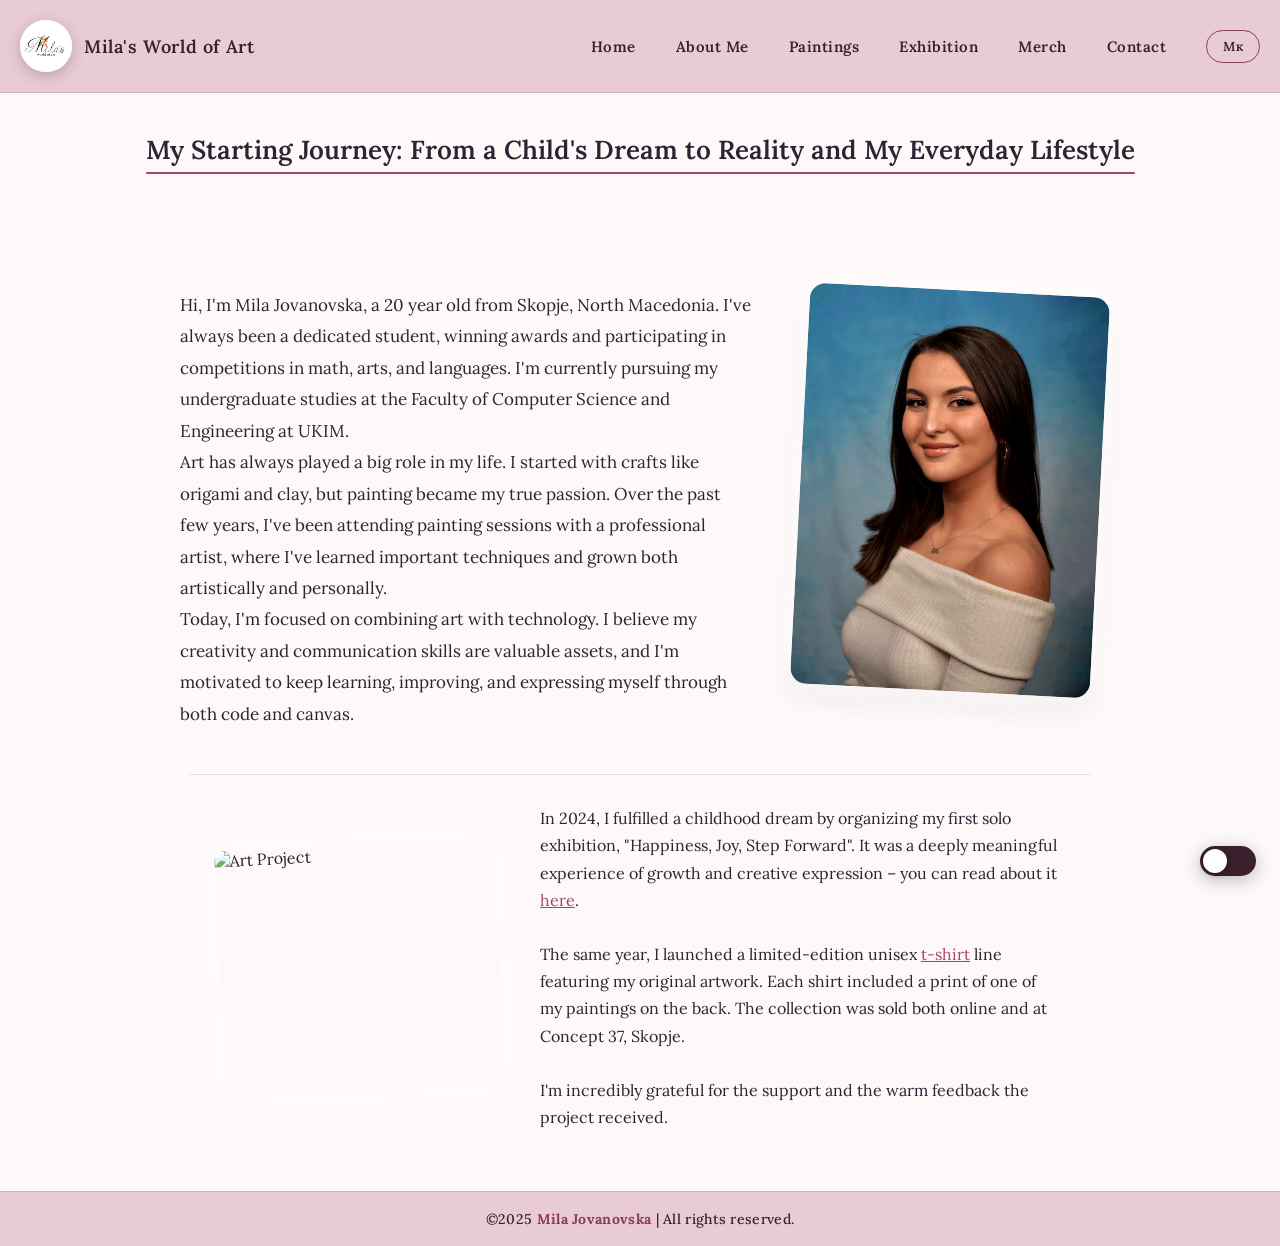
==== commit 704aede2: "Add bilingual support (English and Macedonian)" ====
--- a/about.html
+++ b/about.html
@@ -92,6 +92,7 @@
 <script src="script.js"></script>
 <script src="theme.js"></script>
 <script src="menu.js"></script>
+<script src="lang.js"></script>
 
 </body>
 </html>
--- a/main.css
+++ b/main.css
@@ -1,14 +1,81 @@
-@import url('https://fonts.googleapis.com/css2?family=Raleway:wght@300;400;600;700&display=swap');
-@import url('https://fonts.googleapis.com/css2?family=Playfair+Display:ital,wght@1,600&display=swap');
+@import url('https://fonts.googleapis.com/css2?family=Lora:wght@400;500;600;700&display=swap');
+:root {
+    --font: 'Lora', 'Segoe UI', Arial, sans-serif;
+    --bg: #fdf9f8;
+    --bg: #fdf9f8;
+    --surface: #ffffff;
+    --surface-2: #faf2f3;
+    --option-hover: #f5e4e8;
+    --text: #2b2433;
+    --text-soft: #6b6173;
+    --accent: #a8456b;
+    --line: rgba(43, 36, 51, 0.12);
+
+    --bar-bg: #e9ccd3;
+    --bar-text: #3a1f2c;
+    --bar-accent: #8e3a5b;
+    --bar-line: rgba(58, 31, 44, 0.14);
+
+    --veil: linear-gradient(180deg, rgba(250, 249, 248, 0.9), rgba(253, 249, 248, 0.7));
+    --img-shadow: 0 10px 30px rgba(58, 31, 44, 0.28);
+    --img-shadow-hover: 0 20px 48px rgba(58, 31, 44, 0.38);
+
+    --btn-grad: linear-gradient(to right, #c9809b, #8e3a5b);
+    --btn-shadow: 0 8px 24px rgba(142, 58, 91, 0.3);
+    --btn-shadow-hover: 0 12px 30px rgba(142, 58, 91, 0.4);
+
+    --field-bg: #ffffff;
+    --field-border: rgba(43, 36, 51, 0.2);
+    --modal-bg: #ffffff;
+    --modal-overlay: rgba(30, 20, 28, 0.5);
+
+    --flip-back-bg: #3a1f2c;
+    --flip-back-text: #ffffff;
+    --toggle-track: #3a1f2c;
+    --toggle-thumb: #ffffff;
+}
+
+html.dark-mode {
+    color-scheme: dark;
+
+    --bg: #14141f;
+    --surface: #1d1d2c;
+    --surface-2: #232338;
+    --option-hover: #2b2b4a;
+    --text: #efe9f0;
+    --text-soft: #b9b0c2;
+    --accent: #f0a6bf;
+    --line: rgba(255, 255, 255, 0.12);
+
+    --bar-bg: #2d1c2c;
+    --bar-text: #f3e3e8;
+    --bar-accent: #f0a6bf;
+    --bar-line: rgba(255, 255, 255, 0.1);
+
+    --veil: linear-gradient(180deg, rgba(20, 20, 31, 0.88), rgba(20, 20, 31, 0.7));
+    --img-shadow: 0 10px 30px rgba(255, 255, 255, 0.2);
+    --img-shadow-hover: 0 20px 48px rgba(255, 255, 255, 0.3);
+
+    --btn-grad: linear-gradient(to right, #f0a6bf, #b4527a);
+    --btn-shadow: 0 8px 24px rgba(240, 166, 191, 0.25);
+    --btn-shadow-hover: 0 12px 30px rgba(240, 166, 191, 0.35);
+
+    --field-bg: rgba(255, 255, 255, 0.06);
+    --field-border: rgba(255, 255, 255, 0.18);
+    --modal-bg: #1d1d2c;
+    --modal-overlay: rgba(0, 0, 0, 0.7);
+
+    --flip-back-bg: #0d0d17;
+    --flip-back-text: #f3e3e8;
+    --toggle-track: #f0a6bf;
+    --toggle-thumb: #2d1c2c;
+}
 
 *, *::before, *::after {
     box-sizing: border-box;
     margin: 0;
     padding: 0;
 }
-* {
-    box-sizing: border-box;
-}
 
 html {
     overflow-x: hidden;
@@ -18,44 +85,34 @@
     max-width: 100%;
     height: auto;
 }
+
+button, input, textarea, select {
+    font-family: inherit;
+}
+
 body {
-    background-color: #e0fbff;
-    font-family: 'Raleway', sans-serif;
+    background-color: var(--bg);
+    color: var(--text);
+    font-family: var(--font);
     overflow-x: hidden;
     transition: background-color 0.3s ease, color 0.3s ease;
 }
 
 .navbar {
-    gap: 30px;
-    row-gap: 10px;
-    background-image: linear-gradient(to right, #ffd1da, #ff77ac);
     display: flex;
     flex-wrap: wrap;
     justify-content: center;
-    padding: 20px;
     align-items: center;
-    display: flex;
-    flex-wrap: wrap;
-    justify-content: center;
     gap: 20px;
     padding: 20px;
-    background-color: #fff;
-}
-.text {
-    width: 100%;
-    max-width: 935px;
-    padding: 0 15px;
-
-    img {
-        height: 400px;
-        width: 450px;
-        max-width: 100%;
-    }
+    background-color: var(--bar-bg);
+    border-bottom: 1px solid var(--bar-line);
+    transition: background-color 0.3s ease, border-color 0.3s ease;
 }
 
 .navbar a {
     text-decoration: none;
-    color: #181853;
+    color: var(--bar-text);
     font-weight: 600;
     font-size: 15px;
     letter-spacing: 0.5px;
@@ -70,1063 +127,25 @@
     bottom: -4px;
     width: 0;
     height: 2px;
-    background: linear-gradient(to right, #ff77ac, #181853);
+    background: linear-gradient(to right, var(--bar-accent), var(--bar-text));
     border-radius: 2px;
     transition: width 0.3s ease;
 }
 
 .navbar a:hover {
-    color: #b11a6d;
+    color: var(--bar-accent);
 }
 
 .navbar a:hover::after {
     width: 100%;
 }
 
-.hamburger {
-    display: flex;
-    position: absolute;
-    right: 20px;
-    top: 50%;
-    transform: translateY(-50%);
-    flex-direction: column;
-    gap: 5px;
-    cursor: pointer;
-    background: none;
-    border: none;
-    padding: 6px;
-    z-index: 1100;
-}
-
-.hamburger span {
-    display: block;
-    width: 26px;
-    height: 2px;
-    background: #181853;
-    border-radius: 2px;
-    transition: all 0.3s ease;
-}
-
-.hamburger.open span:nth-child(1) { transform: translateY(7px) rotate(45deg); }
-.hamburger.open span:nth-child(2) { opacity: 0; }
-.hamburger.open span:nth-child(3) { transform: translateY(-7px) rotate(-45deg); }
-
 .nav-links {
-    display: flex;
-    gap: 40px;
-    align-items: center;
-}
-
-footer {
-    display: flex;
-    justify-content: center;
-    font-size: 14px;
-    text-align: center;
-    background: linear-gradient(135deg, #ff77ac 0%, #ffb3cc 40%, #ffd1da 70%, #ff8fc0 100%);
-    background-size: 300% 300%;
-    animation: footerShimmer 8s ease infinite;
-    border-top: none;
-    padding: 18px 20px;
-    box-shadow: 0 -2px 20px rgba(255, 119, 172, 0.25);
-}
-
-footer p { color: #fff; text-shadow: 0 1px 4px rgba(24, 24, 83, 0.2); font-weight: 500; }
-footer a { color: #fff; font-weight: 700; text-decoration: none; transition: color 0.3s ease; }
-footer a:hover { color: #e0fbff; }
-
-@keyframes footerShimmer {
-    0%   { background-position: 0% 50%; }
-    50%  { background-position: 100% 50%; }
-    100% { background-position: 0% 50%; }
-}
-
-.hero-section {
-    position: relative;
-    min-height: 100vh;
-    min-height: 100dvh;
-    display: flex;
-    align-items: center;
-    justify-content: center;
-    overflow: hidden;
-}
-.blur-bg {
-    position: absolute;
-    inset: 0;
-    background: url("images/like_a_dream.png") no-repeat center / cover;
-    filter: blur(3px);
-    transform: scale(1.05);
-    z-index: 0;
-}
-
-.hero-content {
-    position: relative;
-    z-index: 1;
-    width: 100%;
-    max-width: 1100px;
-    padding: 20px;
-    display: flex;
-    flex-direction: column;
-    gap: 40px;
-}
-
-.blur-card {
-    background: rgba(255, 255, 255, 0.28);
-    backdrop-filter: blur(12px);
-    -webkit-backdrop-filter: blur(12px);
-    border: 1px solid rgba(255, 255, 255, 0.4);
-    border-radius: 24px;
-    padding: 40px 48px;
-    box-shadow: 0 12px 40px rgba(0, 0, 0, 0.1);
-    width: 100%;
-}
-
-.two-column {
-    display: flex;
-    flex-wrap: wrap;
-    gap: 40px;
-    align-items: center;
-}
-
-.left-side { flex: 1; min-width: 200px; text-align: left; }
-.right-side { flex: 2; min-width: 260px; text-align: left; }
-
-.name {
-    font-size: clamp(32px, 5vw, 52px);
-    font-weight: 700;
-    line-height: 1.1;
-    background: linear-gradient(135deg, #0d0d61, #1a1a8c, #0d0d61);
-    background-size: 200% auto;
-    -webkit-background-clip: text;
-    -webkit-text-fill-color: transparent;
-    background-clip: text;
-    animation: nameShine 4s linear infinite;
-}
-
-@keyframes nameShine {
-    0%   { background-position: 0% center; }
-    100% { background-position: 200% center; }
-}
-
-.title {
-    font-size: clamp(16px, 2.5vw, 24px);
-    color: #0d0d61;
-    margin-top: 8px;
-    font-weight: 300;
-    letter-spacing: 2px;
-    text-transform: uppercase;
-}
-
-.welcome-text {
-    font-size: clamp(16px, 2.2vw, 22px);
-    margin-bottom: 16px;
-    color: #f6d9e5;
-    width: 100%;
-    max-width: 600px;
-    text-shadow:
-            0 0 5px #ff7baf,
-            0 0 12px #ff7baf,
-            0 0 25px #ff7baf;
-    line-height: 1.6;
-}
-
-.quote {
-    font-size: clamp(14px, 1.8vw, 18px);
-    font-style: italic;
-    line-height: 1.7;
-    color: #0d0d61;
-}
-
-.author {
-    display: block;
-    margin-top: 10px;
-    text-align: right;
-    color: #0d0d61;
-    padding-right: 10px;
-    font-weight: 600;
-}
-
-.welcome {
-    text-align: center;
-    margin: 40px auto 20px;
-    padding: 0 20px;
-}
-
-.welcome h2 {
-    font-size: clamp(18px, 3vw, 26px);
-    font-weight: 600;
-    color: #333;
-    display: inline-block;
-    padding-bottom: 8px;
-    position: relative;
-}
-
-.welcome h2::after {
-    content: "";
-    position: absolute;
-    bottom: 0;
-    left: 0;
-    height: 3px;
-    width: 0;
-    background: #00bfff;
-    border-radius: 2px;
-    animation: underline-grow 1.2s ease forwards 0.3s;
-}
-
-@keyframes underline-grow {
-    to { width: 100%; }
-}
-
-.about-bio {
-    display: flex;
-    align-items: flex-start;
-    gap: 48px;
-    max-width: 1000px;
-    width: calc(100% - 40px);
-    margin: 40px auto;
-    padding: 40px;
-    background: linear-gradient(135deg, #e0fbff, #c8ecff);
-    border-radius: 24px;
-    box-shadow: 0 8px 32px rgba(0, 0, 0, 0.07);
-}
-
-.bio-img {
-    width: 300px;
-    flex-shrink: 0;
-    height: auto;
-    border-radius: 16px;
-    transform: rotate(3deg);
-    box-shadow: 0 0 35px rgba(255, 255, 255, 0.85), 0 8px 32px rgba(13, 13, 97, 0.12);
-    filter: brightness(1.05) contrast(1.05);
-    animation: float 6s ease-in-out infinite;
-    order: 2;
-}
-
-.bio-text {
-    flex: 1;
-    color: #181853;
-    font-size: clamp(15px, 1.8vw, 17px);
-    line-height: 1.85;
-    order: 1;
-}
-
-.bio-text p { opacity: 0;
-    filter: blur(10px);
-    transform: translateY(25px);
-    transition: opacity 1.2s cubic-bezier(0.16, 1, 0.3, 1),
-    filter 1.2s cubic-bezier(0.16, 1, 0.3, 1),
-    transform 1.2s cubic-bezier(0.16, 1, 0.3, 1);
- }
-.bio-text p.visible {
-    opacity: 1;
-    filter: blur(0);
-    transform: translateY(0);
-}
-
-.bio-text p:last-child { margin-bottom: 0; }
-
-@keyframes float {
-    0%, 100% { transform: rotate(3deg) translateY(0); }
-    50%       { transform: rotate(3deg) translateY(-10px); }
-}
-
-.section {
-    display: flex;
-    align-items: center;
-    justify-content: center;
-    gap: 40px;
-    margin: 30px auto;
-    padding: 30px;
-    border-radius: 20px;
-    color: #181853;
-    background: linear-gradient(135deg, #e0fbff, #82c1f4);
-    max-width: 900px;
-    width: calc(100% - 40px);
-    flex-wrap: wrap;
-}
-
-.project-image {
-    width: clamp(180px, 30vw, 280px);
-    height: auto;
-    border-radius: 10px;
-    transform: rotate(-3deg);
-    box-shadow: 0 0 35px rgba(255, 255, 255, 0.85);
-    filter: brightness(1.1) contrast(1.05);
-    animation: floatReverse 6s ease-in-out infinite;
-    flex-shrink: 0;
-}
-
-@keyframes floatReverse {
-    0%, 100% { transform: rotate(-3deg) translateY(0); }
-    50%       { transform: rotate(-3deg) translateY(-10px); }
-}
-
-.project-text {
-    max-width: 520px;
-    font-size: 16px;
-    line-height: 1.7;
-}
-
-.gallery {
-    display: flex;
-    flex-wrap: wrap;
-    gap: 12px;
-    justify-content: center;
-    padding: 30px 20px;
-}
-
-.gallery a {
-    position: relative;
-    display: block;
-    overflow: hidden;
-    border-radius: 10px;
-    opacity: 0;
-    transform: translateY(40px);
-    transition:
-            opacity 0.8s ease,
-            transform 0.8s ease;
-}
-
-.gallery a.visible {
-    opacity: 1;
-    transform: translateY(0);
-}
-
-.gallery img {
-    width: clamp(110px, 18vw, 160px);
-    height: clamp(190px, 28vw, 280px);
-    object-fit: cover;
-    border-radius: 10px;
-    box-shadow: 0 10px 30px rgba(13,13,97,.35);
-    transition:
-            transform .35s ease,
-            box-shadow .35s ease,
-            filter .35s ease;
-}
-
-.gallery a:hover img{
-    transform: scale(1.06);
-    filter: brightness(.65);
-}
-.painting-status{
-    position:absolute;
-    left:0;
-    right:0;
-    bottom:0;
-
-    padding:12px;
-
-    background:linear-gradient(
-            to top,
-            rgba(0,0,0,.75),
-            rgba(0,0,0,0)
-    );
-
-    color:#fff;
-
-    font-size:13px;
-    font-weight:700;
-    letter-spacing:1px;
-    text-transform:uppercase;
-
-    opacity:0;
-    transition:.3s;
-}
-
-.gallery a:hover .painting-status{
-    opacity:1;
-}
-.imgInterviews1 {
     display: flex;
     flex-wrap: wrap;
     justify-content: center;
-    gap: 20px;
-    max-width: 1000px;
-    width: 100%;
-    margin: 30px auto;
-}
-
-.imgInterviews1 img {
-    height: clamp(200px, 35vw, 400px);
-    width: auto;
-    max-width: 100%;
-    border-radius: 12px;
-    box-shadow: 0 10px 30px rgba(13, 13, 97, 0.35);
-    transition: transform 0.35s ease, box-shadow 0.35s ease;
-}
-
-.imgInterviews1 img:hover { transform: scale(1.03); }
-
-.imgInterviews2 {
-    display: flex;
-    flex-wrap: wrap;
-    justify-content: center;
-    gap: 20px;
-    width: 100%;
-    max-width: 1200px;
-    margin: 30px auto;
-}
-
-.imgInterviews2 img {
-    height: clamp(200px, 35vw, 400px);
-    width: auto;
-    max-width: 100%;
-    border-radius: 12px;
-    box-shadow: 0 10px 30px rgba(13, 13, 97, 0.35);
-    transition: transform 0.35s ease, box-shadow 0.35s ease;
-}
-
-.imgInterviews2 img:hover { transform: scale(1.03); }
-
-.exhibitionText1,
-.exhibitionText2,
-.exhibitionText3 {
-    max-width: 760px;
-    width: calc(100% - 40px);
-    margin: 30px auto;
-    padding: 28px 32px;
-    background: linear-gradient(135deg, #e0fbff, #82c1f4);
-    border-radius: 18px;
-    box-shadow: 0 8px 28px rgba(0, 0, 0, 0.08);
-    color: #181853;
-    font-size: clamp(15px, 1.8vw, 17px);
-    line-height: 1.75;
-    text-align: center;
-}
-
-.interviews {
-    padding: 40px 20px;
-    text-align: center;
-}
-
-.interviews h2 {
-    font-size: clamp(1.4rem, 3vw, 2.2rem);
-    margin-bottom: 30px;
-    color: #1d3557;
-    font-style: italic;
-}
-
-.flip-container {
-    display: flex;
-    flex-wrap: wrap;
-    justify-content: center;
-    gap: 20px;
-}
-
-.flip-card {
-    background-color: transparent;
-    width: clamp(160px, 22vw, 210px);
-    height: 100px;
-    perspective: 1000px;
-    position: relative;
-    transition: transform 0.3s ease, box-shadow 0.3s ease;
-}
-
-.flip-card:hover {
-    transform: scale(1.07);
-    box-shadow: 0 12px 30px rgba(255, 105, 180, 0.3);
-    z-index: 10;
-}
-
-.flip-front, .flip-back {
-    width: 100%;
-    height: 100%;
-    position: absolute;
-    border-radius: 14px;
-    backface-visibility: hidden;
-    transition: transform 0.6s ease;
-    display: flex;
-    justify-content: center;
     align-items: center;
-    font-size: clamp(0.8rem, 1.5vw, 1rem);
-    font-weight: bold;
-    box-shadow: 0 6px 20px rgba(0, 0, 0, 0.12);
-    padding: 12px;
-    text-align: center;
-    cursor: pointer;
-    flex-direction: column;
-}
-
-.flip-front { background: #ffffff; color: #1d3557; transform: rotateY(0deg); }
-.flip-back  { background: #1d3557; color: #ffffff; transform: rotateY(180deg); }
-.flip-card:hover .flip-front { transform: rotateY(180deg); }
-.flip-card:hover .flip-back  { transform: rotateY(0deg); }
-
-.flip-back a {
-    margin-top: -8px;
-    color: #ffffff;
-    text-decoration: underline;
-    font-size: 0.9rem;
-    transition: color 0.3s ease;
-}
-.flip-back a:hover { color: #ff6fbd; }
-
-.merch-grid {
-    display: flex;
-    align-items: flex-end;
-    justify-content: center;
-    gap: 16px;
-    padding: 40px 20px 20px;
-    max-width: 1000px;
-    margin: 0 auto;
-    flex-wrap: wrap;
-}
-
-.merch-card {
-    position: relative;
-    border-radius: 16px;
-    overflow: hidden;
-    box-shadow: 0 10px 30px rgba(13, 13, 97, 0.35);
-    transition: transform 0.4s cubic-bezier(0.22, 1, 0.36, 1), box-shadow 0.4s ease;
-    display: block;
-    text-decoration: none;
-}
-
-.merch-card--tall  { width: clamp(160px, 22vw, 230px); }
-.merch-card--short { width: clamp(140px, 19vw, 200px); }
-
-.merch-card--offset { transform: translateY(-40px); }
-.merch-card--offset:hover { transform: translateY(-46px) scale(1.04); }
-.merch-card:not(.merch-card--offset):hover {
-    transform: scale(1.04) translateY(-6px);
-    box-shadow: 0 20px 48px rgba(13, 13, 97, 0.45);
-}
-
-.merch-card img {
-    display: block;
-    width: 100%;
-    object-fit: cover;
-}
-
-.merch-card--tall  img { height: clamp(260px, 38vw, 420px); }
-.merch-card--short img { height: clamp(200px, 28vw, 320px); }
-
-.merch-label {
-    position: absolute;
-    bottom: 0;
-    left: 0;
-    right: 0;
-    padding: 10px 14px;
-    background: linear-gradient(to top, rgba(24, 24, 83, 0.7), transparent);
-    color: #fff;
-    font-size: 12px;
-    font-weight: 600;
-    letter-spacing: 1.5px;
-    text-transform: uppercase;
-    opacity: 0;
-    transition: opacity 0.3s ease;
-}
-
-.merch-card:hover .merch-label { opacity: 1; }
-
-.sticker-grid {
-    display: flex;
-    align-items: flex-end;
-    justify-content: center;
-    gap: 24px;
-    padding: 20px 20px 40px;
-    max-width: 600px;
-    margin: 0 auto;
-    flex-wrap: wrap;
-}
-
-.sticker-card {
-    position: relative;
-    border-radius: 16px;
-    overflow: hidden;
-    box-shadow: 0 10px 30px rgba(13, 13, 97, 0.35);
-    transition: transform 0.4s cubic-bezier(0.22, 1, 0.36, 1), box-shadow 0.4s ease;
-    display: block;
-    width: clamp(180px, 36vw, 240px);
-    text-decoration: none;
-}
-
-.sticker-card img {
-    display: block;
-    width: 100%;
-    height: clamp(220px, 36vw, 300px);
-    object-fit: cover;
-}
-
-.sticker-card--offset { transform: translateY(-32px); }
-.sticker-card--offset:hover { transform: translateY(-37px) scale(1.05); }
-.sticker-card:not(.sticker-card--offset):hover {
-    transform: scale(1.05) translateY(-5px);
-    box-shadow: 0 20px 48px rgba(13, 13, 97, 0.45);
-}
-
-.sticker-card .merch-label { opacity: 0; transition: opacity 0.3s ease; }
-.sticker-card:hover .merch-label { opacity: 1; }
-
-.merchimgs {
-    display: flex;
-    flex-wrap: wrap;
-    gap: 16px;
-    justify-content: center;
-    padding: 20px;
-}
-
-.merchDetails {
-    max-width: 800px;
-    width: calc(100% - 40px);
-    margin: 20px auto;
-    background: linear-gradient(135deg, #e0fbff, #82c1f4);
-    border-radius: 18px;
-    padding: 30px;
-    color: #181853;
-}
-
-.merchText p {
-    font-size: clamp(15px, 1.8vw, 17px);
-    line-height: 1.75;
-    margin-bottom: 14px;
-}
-
-.attention {
-    background: linear-gradient(135deg, #e0fbff, #82c1f4);
-    border-radius: 18px;
-    padding: 28px 32px;
-    color: #181853;
-    margin: 20px auto;
-    width: 100%;
-    max-width: 1000px;
-    text-align: center;
-    font-size: clamp(15px, 1.8vw, 17px);
-    line-height: 1.75;
-}
-
-.attention h3 {
-    color: deeppink;
-    font-weight: bold;
-    margin-bottom: 12px;
-}
-
-.contact-info {
-    max-width: 520px;
-    width: calc(100% - 40px);
-    margin: 30px auto 50px;
-    padding: 30px;
-    background: rgba(255, 255, 255, 0.45);
-    border-radius: 18px;
-    backdrop-filter: blur(10px);
-    -webkit-backdrop-filter: blur(10px);
-    box-shadow: 0 8px 28px rgba(0, 0, 0, 0.1);
-    text-align: center;
-}
-
-.contact-info h3 {
-    font-size: clamp(20px, 3vw, 28px);
-    margin-bottom: 20px;
-    color: #222;
-}
-
-.contact-info ul { list-style: none; }
-
-.contact-info li {
-    font-size: clamp(15px, 2vw, 18px);
-    margin: 14px 0;
-    color: #333;
-}
-
-.contact-info a {
-    color: #00bfff;
-    text-decoration: none;
-    font-weight: 600;
-    transition: color 0.3s ease;
-}
-
-.contact-info a:hover { color: #0077aa; text-decoration: underline; }
-
-.exhibition-link { color: #b11a6d; text-decoration: underline; }
-.exhibition-link:hover { color: #f6d9e5; }
-.insta  { color: #b11a6d; text-decoration: underline; }
-.insta:hover  { color: #f6d9e5; }
-.email  { color: #b11a6d; text-decoration: underline; }
-.email:hover  { color: #f6d9e5; }
-
-.reveal {
-    opacity: 1;
-    transform: translateY(36px);
-    transition: opacity 0.7s cubic-bezier(0.22, 1, 0.36, 1),
-    transform 0.7s cubic-bezier(0.22, 1, 0.36, 1);
-}
-
-.reveal.visible {
-    opacity: 1;
-    transform: translateY(0);
-}
-
-.reveal-left {
-    opacity: 1;
-    transform: translateX(-40px);
-    transition: opacity 0.7s cubic-bezier(0.22, 1, 0.36, 1),
-    transform 0.7s cubic-bezier(0.22, 1, 0.36, 1);
-}
-
-.reveal-left.visible  { opacity: 1; transform: translateX(0); }
-
-.reveal-right {
-    opacity: 1;
-    transform: translateX(40px);
-    transition: opacity 0.7s cubic-bezier(0.22, 1, 0.36, 1),
-    transform 0.7s cubic-bezier(0.22, 1, 0.36, 1);
-}
-
-.reveal-right.visible { opacity: 1; transform: translateX(0); }
-
-.delay-1 { transition-delay: 0.1s; }
-.delay-2 { transition-delay: 0.2s; }
-.delay-3 { transition-delay: 0.3s; }
-.delay-4 { transition-delay: 0.4s; }
-
-@media (max-width: 900px) {
-    .navbar {
-        gap: 20px;
-        padding: 14px 24px;
-    }
-
-    .blur-card {
-        background-color: rgba(255, 255, 255, 0.3);
-        backdrop-filter: blur(8px);
-        padding: 20px;
-        box-shadow: 0 8px 20px rgba(0, 0, 0, 0.1);
-        margin-top: -60px;
-        width: 100%;
-        max-width: 1000px;
-        margin: auto;
-    }
-
-    .section {
-        flex-direction: column;
-        text-align: center;
-    }
-
-    .imgInterviews2 {
-        max-width: 100%;
-    }
-
-    .about-bio {
-        gap: 30px;
-        padding: 28px;
-    }
-}
-
-@media (max-width: 600px) {
-    .hamburger { display: flex; }
-
-    .navbar {
-        flex-direction: column;
-        align-items: flex-start;
-        padding: 14px 20px;
-        gap: 0;
-        position: relative;
-        min-height: 50px;
-    }
-
-    .nav-links {
-        display: none;
-        flex-direction: column;
-        gap: 0;
-        width: 100%;
-        margin-top: 10px;
-    }
-
-    .nav-links.open { display: flex; }
-
-    .nav-links a {
-        padding: 12px 4px;
-        border-bottom: 1px solid rgba(24, 24, 83, 0.1);
-        width: 100%;
-        font-size: 16px;
-    }
-
-    .nav-links a:last-child { border-bottom: none; }
-
-
-    .blur-card { padding: 24px 18px; border-radius: 16px; }
-    .two-column { flex-direction: column; gap: 20px; }
-
-    .project-image { width: 100%; max-width: 260px; }
-
-    .about-bio {
-        flex-direction: column;
-        align-items: center;
-        text-align: center;
-        padding: 24px 18px;
-    }
-
-    .bio-img {
-        order: 1;
-        width: 100%;
-        max-width: 260px;
-        transform: rotate(0deg);
-        animation: none;
-    }
-
-    .bio-text { order: 2; }
-
-    header, section, footer, div, img, p, a {
-        box-sizing: border-box;
-    }
-
-    .gallery img {
-        width: clamp(110px, 18vw, 160px);
-        height: clamp(190px, 28vw, 280px);
-        object-fit: cover;
-        border-radius: 10px;
-        box-shadow:
-                0 4px 6px rgba(13, 13, 97, 0.05),
-                0 10px 20px rgba(13, 13, 97, 0.08),
-                0 20px 35px rgba(13, 13, 97, 0.05);
-        transition: transform 0.4s cubic-bezier(0.16, 1, 0.3, 1),
-        box-shadow 0.4s cubic-bezier(0.16, 1, 0.3, 1);
-    }
-
-    .gallery a:hover img {
-        transform: scale(1.05) translateY(-6px);
-        box-shadow:
-                0 20px 38px rgba(13, 13, 97, 0.15),
-                0 24px 48px rgba(255, 119, 172, 0.1);
-    }
-
-    .bio-text p {
-        opacity: 0;
-        filter: blur(10px);
-        transform: translateY(25px);
-        transition: opacity 1.2s cubic-bezier(0.16, 1, 0.3, 1),
-        filter 1.2s cubic-bezier(0.16, 1, 0.3, 1),
-        transform 1.2s cubic-bezier(0.16, 1, 0.3, 1);
-    }
-
-    .bio-text p.visible {
-        opacity: 1;
-        filter: blur(0);
-        transform: translateY(0);
-    }
-
-    .bio-img {
-        opacity: 0;
-        filter: blur(12px);
-        transform: scale(0.93) rotate(4deg) translateY(40px);
-        transition: opacity 1.4s cubic-bezier(0.16, 1, 0.3, 1),
-        filter 1.4s cubic-bezier(0.16, 1, 0.3, 1),
-        transform 1.4s cubic-bezier(0.16, 1, 0.3, 1);
-    }
-
-    .bio-img.visible {
-        opacity: 1;
-        filter: blur(0);
-        transform: scale(1) rotate(3deg) translateY(0);
-    }
-
-    .imgInterviews1,
-    .imgInterviews2 {
-        flex-direction: column;
-        align-items: center;
-        width: calc(100% - 40px);
-    }
-
-    .imgInterviews1 img,
-    .imgInterviews2 img {
-        height: auto;
-        width: 100%;
-        max-width: 420px;
-    }
-
-    .flip-card { width: calc(45vw - 16px); }
-
-    .merch-grid {
-        display: grid;
-        grid-template-columns: 1fr 1fr;
-        align-items: start;
-        gap: 12px;
-        padding: 20px;
-    }
-
-    .merch-card--offset { transform: none; }
-    .merch-card--offset:hover { transform: scale(1.03) translateY(-4px); }
-    .merch-card--tall, .merch-card--short { width: 100%; }
-    .merch-card--tall img, .merch-card--short img { height: 42vw; }
-
-    .sticker-grid { flex-direction: column; align-items: center; padding-bottom: 20px; }
-    .sticker-card--offset { transform: none; }
-    .sticker-card--offset:hover { transform: scale(1.04) translateY(-4px); }
-    .sticker-card { width: 80%; max-width: 280px; }
-    .sticker-card img { height: auto; aspect-ratio: 3/4; }
-}
-
-@media (max-width: 992px) {
-    .hero-content,
-    .blur-card {
-        max-width: 90%;
-    }
-
-    .two-column {
-        flex-direction: column;
-        text-align: center;
-    }
-
-    .left-side,
-    .right-side {
-        text-align: center;
-    }
-
-    .author {
-        padding-right: 0;
-    }
-}
-
-@media (max-width: 768px) {
-    .navbar {
-        gap: 14px;
-        padding: 14px;
-    }
-
-    .navbar a {
-        font-size: 14px;
-    }
-
-    .name {
-        font-size: 34px;
-    }
-
-    .title {
-        font-size: 18px;
-    }
-
-    .welcome-text {
-        font-size: 18px;
-    }
-
-    .subtext,
-    .quote {
-        font-size: 16px;
-    }
-
-    .me,
-    .exhImg {
-        flex-direction: column;
-        margin: 30px 15px;
-        text-align: center;
-    }
-
-    body > div.me > div > p:nth-child(1) {
-        flex-direction: column;
-        margin: 15px;
-        gap: 15px;
-    }
-
-    body > div.me > div > p:nth-child(1) img {
-        width: 220px;
-        margin: 0;
-    }
-
-    .exhImg img,
-    .project-image {
-        width: 220px;
-    }
-
-    .section {
-        flex-direction: column;
-        margin: 15px;
-        padding: 15px;
-        gap: 15px;
-    }
-
-    .project-text {
-        max-width: 100%;
-        text-align: center;
-    }
-
-    .attention {
-        width: auto;
-        margin: 15px;
-    }
-
-    .merchimgs,
-    .imgInterviews1,
-    .imgInterviews2 {
-        gap: 15px;
-        margin: 0 auto;
-    }
-
-    .merchimgs img,
-    .imgInterviews1 img,
-    .imgInterviews2 img {
-        height: auto;
-        width: 90%;
-        max-width: 320px;
-        margin-top: 15px;
-    }
-
-    .merchimgs a:nth-child(even) {
-        margin-top: 15px;
-    }
-
-    .merchDetails,
-    .merchText div {
-        margin: 10px;
-        padding: 20px;
-    }
-
-    .gallery img {
-        width: 110px;
-        height: 190px;
-    }
-
-    .flip-card {
-        width: 160px;
-        height: 90px;
-    }
-
-    .interviews {
-        padding: 20px;
-        margin-top: -40px;
-    }
-
-    .interviews h2 {
-        font-size: 1.6rem;
-    }
-
-    .contact-info {
-        margin: 15px;
-        padding: 15px;
-    }
-
-    .welcome h2 {
-        font-size: 20px;
-    }
-
-    .blur-card {
-        padding: 15px;
-        margin-top: -30px;
-    }
-}
-
-@media (max-width: 480px) {
-    .name {
-        font-size: 26px;
-    }
-
-    .gallery img {
-        width: 90px;
-        height: 150px;
-    }
-
-    .merchimgs img,
-    .imgInterviews1 img,
-    .imgInterviews2 img {
-        max-width: 260px;
-    }
-
-    .flip-card {
-        width: 140px;
-        height: 90px;
-    }
-
-    .flip-front,
-    .flip-back {
-        font-size: 0.85rem;
-    }
+    gap: 40px;
 }
 
 .menu-toggle {
@@ -1146,9 +165,9 @@
     display: block;
     height: 3px;
     width: 100%;
-    background-color: #181853;
+    background-color: var(--bar-text);
     border-radius: 2px;
-    transition: transform 0.3s ease, opacity 0.3s ease;
+    transition: transform 0.3s ease, opacity 0.3s ease, background-color 0.3s ease;
 }
 
 .menu-toggle.open span:nth-child(1) {
@@ -1163,142 +182,79 @@
     transform: translateY(-9.5px) rotate(-45deg);
 }
 
-.nav-links {
-    display: flex;
-    flex-wrap: wrap;
+.navbar-brand {
+    display: flex;
+    align-items: center;
+}
+
+.navbar-brand-link {
+    display: flex;
+    align-items: center;
+    gap: 12px;
+    text-decoration: none;
+}
+
+.navbar-logo-mark {
+    display: block;
+    width: 52px;
+    height: 52px;
+    border-radius: 50%;
+    overflow: hidden;
+    flex-shrink: 0;
+    background: #fff;
+    box-shadow: 0 4px 14px rgba(58, 31, 44, 0.25);
+    transition: transform 0.3s ease, box-shadow 0.3s ease;
+}
+
+.navbar-logo-mark img {
+    display: block;
+    width: 100%;
+    height: 100%;
+    object-fit: cover;
+}
+
+.navbar-brand-link:hover .navbar-logo-mark {
+    transform: scale(1.06);
+    box-shadow: 0 6px 18px rgba(58, 31, 44, 0.35);
+}
+
+.navbar-brand-text {
+    font-family: var(--font);
+    font-size: 18px;
+    font-weight: 600;
+    color: var(--bar-text);
+    letter-spacing: 0.6px;
+    white-space: nowrap;
+    transition: color 0.3s ease;
+}
+
+footer {
+    display: flex;
     justify-content: center;
-    gap: 20px;
-}
-
-@media (max-width: 768px) {
-    .navbar {
-        position: relative;
-        justify-content: center;
-        padding: 16px 20px;
-    }
-
-    .menu-toggle {
-        display: flex;
-        position: absolute;
-        right: 16px;
-        top: 16px;
-    }
-
-    .nav-links {
-        display: none;
-        flex-direction: column;
-        align-items: center;
-        width: 100%;
-        gap: 0;
-        margin-top: 12px;
-    }
-
-    .nav-links.active {
-        display: flex;
-    }
-
-    .nav-links a {
-        width: 100%;
-        padding: 12px 0;
-        border-top: 1px solid rgba(24, 24, 83, 0.15);
-    }
-}
-
-
-html.dark-mode body {
-    background-color: #14141f;
-}
-
-html.dark-mode .navbar {
-    background-color: #1b1b2f;
-}
-
-html.dark-mode .navbar a {
-    color: #f0f0f5;
-}
-
-html.dark-mode .navbar a:hover {
-    color: #ff9dc4;
-}
-
-html.dark-mode .navbar a::after {
-    background: linear-gradient(to right, #ff77ac, #f0f0f5);
-}
-
-html.dark-mode .menu-toggle span,
-html.dark-mode .hamburger span {
-    background-color: #f0f0f5;
-}
-
-html.dark-mode .nav-links a {
-    border-top: 1px solid rgba(240, 240, 245, 0.15);
-    border-bottom: 1px solid rgba(240, 240, 245, 0.1);
-}
-
-html.dark-mode .welcome h2 {
-    color: #f0f0f5;
-}
-
-html.dark-mode .about-bio {
-    background: linear-gradient(135deg, #1b1b2f, #232345);
-    box-shadow: 0 8px 32px rgba(0, 0, 0, 0.35);
-}
-
-html.dark-mode .bio-text {
-    color: #e8e8f5;
-}
-
-html.dark-mode .section {
-    background: linear-gradient(135deg, #1b1b2f, #26264a);
-    color: #e8e8f5;
-}
-
-html.dark-mode .exhibitionText1,
-html.dark-mode .exhibitionText2,
-html.dark-mode .exhibitionText3 {
-    background: linear-gradient(135deg, #1b1b2f, #26264a);
-    color: #e8e8f5;
-}
-
-html.dark-mode .interviews h2 {
-    color: #f0f0f5;
-}
-
-html.dark-mode .flip-front {
-    background: #232345;
-    color: #f0f0f5;
-}
-
-html.dark-mode .flip-back {
-    background: #0d0d2b;
-    color: #f0f0f5;
-}
-
-html.dark-mode .merchDetails {
-    background: linear-gradient(135deg, #1b1b2f, #26264a);
-    color: #e8e8f5;
-}
-
-html.dark-mode .attention {
-    background: linear-gradient(135deg, #1b1b2f, #26264a);
-    color: #e8e8f5;
-}
-
-html.dark-mode .contact-info {
-    background: rgba(30, 30, 48, 0.65);
-}
-
-html.dark-mode .contact-info h3 {
-    color: #f0f0f5;
-}
-
-html.dark-mode .contact-info li {
-    color: #e0e0f0;
-}
-
-html.dark-mode .merch-card,
-html.dark-mode .sticker-card {
-    box-shadow: 0 8px 28px rgba(0, 0, 0, 0.5);
+    font-size: 14px;
+    text-align: center;
+    background-color: var(--bar-bg);
+    border-top: 1px solid var(--bar-line);
+    padding: 18px 20px;
+    transition: background-color 0.3s ease, border-color 0.3s ease;
+}
+
+footer p {
+    color: var(--bar-text);
+    font-weight: 500;
+    letter-spacing: 0.3px;
+    transition: color 0.3s ease;
+}
+
+footer a {
+    color: var(--bar-accent);
+    font-weight: 700;
+    text-decoration: none;
+    transition: color 0.3s ease;
+}
+
+footer a:hover {
+    color: var(--bar-text);
 }
 
 .theme-switch {
@@ -1317,7 +273,7 @@
     width: 56px;
     height: 30px;
     border-radius: 999px;
-    background: #181853;
+    background: var(--toggle-track);
     box-shadow: 0 4px 18px rgba(0, 0, 0, 0.25);
     position: relative;
     transition: background-color 0.3s ease;
@@ -1330,61 +286,808 @@
     width: 24px;
     height: 24px;
     border-radius: 50%;
-    background: #ffffff;
+    background: var(--toggle-thumb);
     box-shadow: 0 2px 6px rgba(0, 0, 0, 0.25);
     transition: transform 0.3s ease, background-color 0.3s ease;
 }
 
-html.dark-mode .theme-switch-track {
-    background: #ff77ac;
-}
-
 html.dark-mode .theme-switch-thumb {
     transform: translateX(26px);
-    background: #1b1b2f;
-}
-
-@media (max-width: 480px) {
-    .theme-switch {
-        bottom: 16px;
-        right: 16px;
-    }
-
-    .theme-switch-track {
-        width: 48px;
-        height: 26px;
-    }
-
-    .theme-switch-thumb {
-        width: 20px;
-        height: 20px;
-    }
-
-    html.dark-mode .theme-switch-thumb {
-        transform: translateX(22px);
-    }
-}
-html.dark-mode .gallery img {
-    box-shadow: 0 10px 30px rgba(255, 255, 255, 0.25);
-}
-
-html.dark-mode .gallery a:hover img {
-    box-shadow: 0 16px 40px rgba(255, 255, 255, 0.35);
-}
-
-html.dark-mode .imgInterviews1 img,
-html.dark-mode .imgInterviews2 img {
-    box-shadow: 0 10px 30px rgba(255, 255, 255, 0.25);
-}
-
-html.dark-mode .merch-card,
-html.dark-mode .sticker-card {
-    box-shadow: 0 10px 30px rgba(255, 255, 255, 0.2);
-}
-
-html.dark-mode .merch-card:not(.merch-card--offset):hover,
-html.dark-mode .sticker-card:not(.sticker-card--offset):hover {
-    box-shadow: 0 20px 48px rgba(255, 255, 255, 0.3);
+}
+
+.hero-section {
+    position: relative;
+    min-height: 100vh;
+    min-height: 100dvh;
+    display: flex;
+    align-items: center;
+    justify-content: center;
+    overflow: hidden;
+}
+
+.blur-bg {
+    position: absolute;
+    inset: 0;
+    background: url("images/like_a_dream.png") no-repeat center / cover;
+    filter: blur(3px);
+    transform: scale(1.05);
+    z-index: 0;
+}
+
+.hero-section::after {
+    content: '';
+    position: absolute;
+    inset: 0;
+    background: var(--veil);
+    z-index: 0;
+}
+
+.hero-content {
+    position: relative;
+    z-index: 1;
+    width: 100%;
+    max-width: 1100px;
+    padding: 20px;
+    display: flex;
+    flex-direction: column;
+    gap: 40px;
+}
+
+.blur-card {
+    width: 100%;
+    padding: 40px 48px;
+}
+
+.two-column {
+    display: flex;
+    flex-wrap: wrap;
+    gap: 40px;
+    align-items: center;
+}
+
+.left-side {
+    flex: 1;
+    min-width: 200px;
+    text-align: left;
+}
+
+.right-side {
+    flex: 2;
+    min-width: 260px;
+    text-align: left;
+}
+
+.name {
+    font-size: clamp(32px, 5vw, 52px);
+    font-weight: 700;
+    line-height: 1.1;
+    background: linear-gradient(135deg, var(--text), var(--accent), var(--text));
+    background-size: 200% auto;
+    -webkit-background-clip: text;
+    -webkit-text-fill-color: transparent;
+    background-clip: text;
+    animation: nameShine 4s linear infinite;
+}
+
+@keyframes nameShine {
+    0% {
+        background-position: 0% center;
+    }
+    100% {
+        background-position: 200% center;
+    }
+}
+
+.title {
+    font-size: clamp(16px, 2.5vw, 24px);
+    color: var(--text);
+    margin-top: 8px;
+    font-weight: 300;
+    letter-spacing: 2px;
+    text-transform: uppercase;
+}
+
+.welcome-text {
+    font-size: clamp(16px, 2.2vw, 22px);
+    margin-bottom: 16px;
+    color: var(--text);
+    width: 100%;
+    max-width: 600px;
+    line-height: 1.6;
+}
+
+.quote {
+    font-size: clamp(14px, 1.8vw, 18px);
+    font-style: italic;
+    line-height: 1.7;
+    color: var(--text-soft);
+}
+
+.author {
+    display: block;
+    margin-top: 10px;
+    text-align: right;
+    color: var(--text);
+    padding-right: 10px;
+    font-weight: 600;
+}
+
+.welcome {
+    text-align: center;
+    margin: 40px auto 20px;
+    padding: 0 20px;
+}
+
+.welcome h2 {
+    font-size: clamp(18px, 3vw, 26px);
+    font-weight: 600;
+    color: var(--text);
+    display: inline-block;
+    padding-bottom: 8px;
+    position: relative;
+}
+
+.welcome h2::after {
+    content: "";
+    position: absolute;
+    bottom: 0;
+    left: 0;
+    height: 2px;
+    width: 0;
+    background: var(--accent);
+    border-radius: 2px;
+    animation: underline-grow 1.2s ease forwards 0.3s;
+}
+
+@keyframes underline-grow {
+    to {
+        width: 100%;
+    }
+}
+
+.about-bio {
+    display: flex;
+    align-items: flex-start;
+    gap: 48px;
+    max-width: 1000px;
+    width: calc(100% - 40px);
+    margin: 40px auto;
+    padding: 40px;
+}
+
+.bio-img {
+    width: 300px;
+    flex-shrink: 0;
+    height: auto;
+    border-radius: 16px;
+    transform: rotate(3deg);
+    box-shadow: 0 0 35px rgba(255, 255, 255, 0.85), 0 8px 32px rgba(58, 31, 44, 0.16);
+    filter: brightness(1.05) contrast(1.05);
+    animation: float 6s ease-in-out infinite;
+    order: 2;
+}
+
+.bio-text {
+    flex: 1;
+    color: var(--text);
+    font-size: clamp(15px, 1.8vw, 17px);
+    line-height: 1.85;
+    order: 1;
+}
+
+.bio-text p {
+    opacity: 0;
+    filter: blur(10px);
+    transform: translateY(25px);
+    transition: opacity 1.2s cubic-bezier(0.16, 1, 0.3, 1),
+    filter 1.2s cubic-bezier(0.16, 1, 0.3, 1),
+    transform 1.2s cubic-bezier(0.16, 1, 0.3, 1);
+}
+
+.bio-text p.visible {
+    opacity: 1;
+    filter: blur(0);
+    transform: translateY(0);
+}
+
+.bio-text p:last-child {
+    margin-bottom: 0;
+}
+
+@keyframes float {
+    0%, 100% {
+        transform: rotate(3deg) translateY(0);
+    }
+    50% {
+        transform: rotate(3deg) translateY(-10px);
+    }
+}
+
+.section {
+    display: flex;
+    align-items: center;
+    justify-content: center;
+    gap: 40px;
+    margin: 30px auto;
+    padding: 30px;
+    color: var(--text);
+    max-width: 900px;
+    width: calc(100% - 40px);
+    flex-wrap: wrap;
+    border-top: 1px solid var(--line);
+}
+
+.project-image {
+    width: clamp(180px, 30vw, 280px);
+    height: auto;
+    border-radius: 10px;
+    transform: rotate(-3deg);
+    box-shadow: 0 0 35px rgba(255, 255, 255, 0.85);
+    filter: brightness(1.1) contrast(1.05);
+    animation: floatReverse 6s ease-in-out infinite;
+    flex-shrink: 0;
+}
+
+@keyframes floatReverse {
+    0%, 100% {
+        transform: rotate(-3deg) translateY(0);
+    }
+    50% {
+        transform: rotate(-3deg) translateY(-10px);
+    }
+}
+
+.project-text {
+    max-width: 520px;
+    font-size: 16px;
+    line-height: 1.7;
+}
+
+.gallery {
+    display: flex;
+    flex-wrap: wrap;
+    gap: 12px;
+    justify-content: center;
+    padding: 30px 20px;
+}
+
+.painting-card {
+    position: relative;
+    display: flex;
+    flex-direction: column;
+    align-items: center;
+}
+
+.gallery a {
+    position: relative;
+    display: block;
+    overflow: hidden;
+    border-radius: 10px;
+    opacity: 0;
+    transform: translateY(40px);
+    transition: opacity 0.8s ease, transform 0.8s ease;
+}
+
+.gallery a.visible {
+    opacity: 1;
+    transform: translateY(0);
+}
+
+.gallery img {
+    display: block;
+    width: clamp(110px, 18vw, 160px);
+    height: clamp(190px, 28vw, 280px);
+    object-fit: cover;
+    border-radius: 10px;
+    box-shadow: var(--img-shadow);
+    transition: transform 0.35s ease, box-shadow 0.35s ease, filter 0.35s ease;
+}
+
+.painting-status {
+    position: absolute;
+    left: 0;
+    right: 0;
+    bottom: 0;
+    padding: 12px;
+    background: linear-gradient(to top, rgba(0, 0, 0, 0.75), rgba(0, 0, 0, 0));
+    color: #fff;
+    font-size: 13px;
+    font-weight: 700;
+    letter-spacing: 1px;
+    text-transform: uppercase;
+    text-align: center;
+    opacity: 0;
+    transition: opacity 0.3s ease;
+    pointer-events: none;
+}
+
+.details-btn {
+    position: absolute;
+    top: 50%;
+    left: 50%;
+    transform: translate(-50%, -50%);
+    z-index: 3;
+    padding: 10px 22px;
+    border: 1px solid rgba(255, 255, 255, 0.85);
+    border-radius: 999px;
+    background: rgba(255, 255, 255, 0.14);
+    -webkit-backdrop-filter: blur(6px);
+    backdrop-filter: blur(6px);
+    color: #fff;
+    font-size: 12px;
+    font-weight: 600;
+    letter-spacing: 1.5px;
+    text-transform: uppercase;
+    cursor: pointer;
+    opacity: 0;
+    pointer-events: none;
+    transition: opacity 0.3s ease, background 0.25s ease, color 0.25s ease;
+}
+
+.details-btn:hover,
+.details-btn:focus-visible {
+    background: #fff;
+    color: #3a1f2c;
+    outline: none;
+}
+
+@media (hover: hover) {
+    .painting-card:hover img {
+        transform: scale(1.06);
+        filter: brightness(0.65);
+    }
+
+    .painting-card:hover .painting-status,
+    .painting-card:focus-within .painting-status {
+        opacity: 1;
+    }
+
+    .painting-card:hover .details-btn,
+    .painting-card:focus-within .details-btn {
+        opacity: 1;
+        pointer-events: auto;
+    }
+}
+
+.painting-card.is-active img {
+    filter: brightness(0.65);
+}
+
+.painting-card.is-active .painting-status {
+    opacity: 1;
+}
+
+.painting-card.is-active .details-btn {
+    opacity: 1;
+    pointer-events: auto;
+}
+
+.imgInterviews1 {
+    display: flex;
+    flex-wrap: wrap;
+    justify-content: center;
+    gap: 20px;
+    max-width: 1000px;
+    width: 100%;
+    margin: 30px auto;
+}
+
+.imgInterviews1 img {
+    height: clamp(200px, 35vw, 400px);
+    width: auto;
+    max-width: 100%;
+    border-radius: 12px;
+    box-shadow: var(--img-shadow);
+    transition: transform 0.35s ease, box-shadow 0.35s ease;
+}
+
+.imgInterviews1 img:hover {
+    transform: scale(1.03);
+}
+
+.imgInterviews2 {
+    display: flex;
+    flex-wrap: wrap;
+    justify-content: center;
+    gap: 20px;
+    width: 100%;
+    max-width: 1200px;
+    margin: 30px auto;
+}
+
+.imgInterviews2 img {
+    height: clamp(200px, 35vw, 400px);
+    width: auto;
+    max-width: 100%;
+    border-radius: 12px;
+    box-shadow: var(--img-shadow);
+    transition: transform 0.35s ease, box-shadow 0.35s ease;
+}
+
+.imgInterviews2 img:hover {
+    transform: scale(1.03);
+}
+
+.exhibitionText1,
+.exhibitionText2,
+.exhibitionText3 {
+    max-width: 760px;
+    width: calc(100% - 40px);
+    margin: 30px auto;
+    padding: 28px 32px;
+    color: var(--text);
+    font-size: clamp(15px, 1.8vw, 17px);
+    line-height: 1.75;
+    text-align: center;
+}
+
+.exhibitionText1::before,
+.exhibitionText2::before,
+.exhibitionText3::before,
+.merchDetails::before,
+.attention::before,
+.contact-info::before {
+    content: '';
+    display: block;
+    width: 48px;
+    height: 1px;
+    background: var(--accent);
+    margin: 0 auto 22px;
+}
+
+.interviews {
+    padding: 40px 20px;
+    text-align: center;
+}
+
+.interviews h2 {
+    font-size: clamp(1.4rem, 3vw, 2.2rem);
+    margin-bottom: 30px;
+    color: var(--text);
+    font-style: italic;
+}
+
+.flip-container {
+    display: flex;
+    flex-wrap: wrap;
+    justify-content: center;
+    gap: 20px;
+}
+
+.flip-card {
+    background-color: transparent;
+    width: clamp(160px, 22vw, 210px);
+    height: 100px;
+    perspective: 1000px;
+    position: relative;
+    transition: transform 0.3s ease, box-shadow 0.3s ease;
+}
+.flip-front, .flip-back {
+    width: 100%;
+    height: 100%;
+    position: absolute;
+    border-radius: 14px;
+    backface-visibility: hidden;
+    transition: transform 0.6s ease;
+    display: flex;
+    justify-content: center;
+    align-items: center;
+    font-size: clamp(0.8rem, 1.5vw, 1rem);
+    font-weight: bold;
+    box-shadow: 0 6px 20px rgba(0, 0, 0, 0.1);
+    padding: 12px;
+    text-align: center;
+    cursor: pointer;
+    flex-direction: column;
+}
+
+.flip-front {
+    background: var(--surface);
+    color: var(--text);
+    border: 1px solid var(--line);
+    transform: rotateY(0deg);
+}
+
+.flip-back {
+    background: var(--flip-back-bg);
+    color: var(--flip-back-text);
+    transform: rotateY(180deg);
+}
+
+.flip-card.is-flipped {
+    z-index: 10;
+}
+
+.flip-card.is-flipped .flip-front {
+    transform: rotateY(180deg);
+}
+
+.flip-card.is-flipped .flip-back {
+    transform: rotateY(0deg);
+}
+
+@media (hover: hover) {
+    .flip-card:hover {
+        transform: scale(1.07);
+        box-shadow: 0 12px 30px rgba(168, 69, 107, 0.25);
+        z-index: 10;
+    }
+
+    .flip-card:hover .flip-front {
+        transform: rotateY(180deg);
+    }
+
+    .flip-card:hover .flip-back {
+        transform: rotateY(0deg);
+    }
+}
+
+.flip-back a {
+    margin-top: -8px;
+    color: var(--flip-back-text);
+    text-decoration: underline;
+    font-size: 0.9rem;
+    transition: color 0.3s ease;
+}
+
+.flip-back a:hover {
+    color: #f0a6bf;
+}
+
+.merch-grid {
+    display: flex;
+    align-items: flex-end;
+    justify-content: center;
+    gap: 16px;
+    padding: 40px 20px 20px;
+    max-width: 1000px;
+    margin: 0 auto;
+    flex-wrap: wrap;
+}
+
+.merch-card {
+    position: relative;
+    border-radius: 16px;
+    overflow: hidden;
+    box-shadow: var(--img-shadow);
+    transition: transform 0.4s cubic-bezier(0.22, 1, 0.36, 1), box-shadow 0.4s ease;
+    display: block;
+    text-decoration: none;
+}
+
+.merch-card--tall {
+    width: clamp(160px, 22vw, 230px);
+}
+
+.merch-card--short {
+    width: clamp(140px, 19vw, 200px);
+}
+
+.merch-card--offset {
+    transform: translateY(-40px);
+}
+
+.merch-card--offset:hover {
+    transform: translateY(-46px) scale(1.04);
+}
+
+.merch-card:not(.merch-card--offset):hover {
+    transform: scale(1.04) translateY(-6px);
+    box-shadow: var(--img-shadow-hover);
+}
+
+.merch-card img {
+    display: block;
+    width: 100%;
+    object-fit: cover;
+}
+
+.merch-card--tall img {
+    height: clamp(260px, 38vw, 420px);
+}
+
+.merch-card--short img {
+    height: clamp(200px, 28vw, 320px);
+}
+
+.merch-label {
+    position: absolute;
+    bottom: 0;
+    left: 0;
+    right: 0;
+    padding: 10px 14px;
+    background: linear-gradient(to top, rgba(58, 31, 44, 0.75), transparent);
+    color: #fff;
+    font-size: 12px;
+    font-weight: 600;
+    letter-spacing: 1.5px;
+    text-transform: uppercase;
+    opacity: 0;
+    transition: opacity 0.3s ease;
+}
+
+.merch-card:hover .merch-label {
+    opacity: 1;
+}
+
+.sticker-grid {
+    display: flex;
+    align-items: flex-end;
+    justify-content: center;
+    gap: 24px;
+    padding: 20px 20px 40px;
+    max-width: 600px;
+    margin: 0 auto;
+    flex-wrap: wrap;
+}
+
+.sticker-card {
+    position: relative;
+    border-radius: 16px;
+    overflow: hidden;
+    box-shadow: var(--img-shadow);
+    transition: transform 0.4s cubic-bezier(0.22, 1, 0.36, 1), box-shadow 0.4s ease;
+    display: block;
+    width: clamp(180px, 36vw, 240px);
+    text-decoration: none;
+}
+
+.sticker-card img {
+    display: block;
+    width: 100%;
+    height: clamp(220px, 36vw, 300px);
+    object-fit: cover;
+}
+
+.sticker-card--offset {
+    transform: translateY(-32px);
+}
+
+.sticker-card--offset:hover {
+    transform: translateY(-37px) scale(1.05);
+}
+
+.sticker-card:not(.sticker-card--offset):hover {
+    transform: scale(1.05) translateY(-5px);
+    box-shadow: var(--img-shadow-hover);
+}
+
+.sticker-card .merch-label {
+    opacity: 0;
+    transition: opacity 0.3s ease;
+}
+
+.sticker-card:hover .merch-label {
+    opacity: 1;
+}
+
+.merchDetails {
+    max-width: 800px;
+    width: calc(100% - 40px);
+    margin: 20px auto;
+    padding: 30px;
+    color: var(--text);
+}
+
+.merchText p {
+    font-size: clamp(15px, 1.8vw, 17px);
+    line-height: 1.75;
+    margin-bottom: 14px;
+}
+
+.attention {
+    padding: 28px 32px;
+    color: var(--text);
+    margin: 20px auto;
+    width: 100%;
+    max-width: 1000px;
+    text-align: center;
+    font-size: clamp(15px, 1.8vw, 17px);
+    line-height: 1.75;
+}
+
+.attention h3 {
+    color: var(--accent);
+    font-weight: bold;
+    margin-bottom: 12px;
+}
+
+.contact-info {
+    max-width: 520px;
+    width: calc(100% - 40px);
+    margin: 30px auto 50px;
+    padding: 30px;
+    text-align: center;
+}
+
+.contact-info h3 {
+    font-size: clamp(20px, 3vw, 28px);
+    margin-bottom: 20px;
+    color: var(--text);
+}
+
+.contact-info ul {
+    list-style: none;
+}
+
+.contact-info li {
+    font-size: clamp(15px, 2vw, 18px);
+    margin: 14px 0;
+    color: var(--text);
+}
+
+.contact-info a {
+    color: var(--accent);
+    text-decoration: none;
+    font-weight: 600;
+    transition: color 0.3s ease;
+}
+
+.contact-info a:hover {
+    color: var(--text);
+    text-decoration: underline;
+}
+
+.exhibition-link, .insta, .email {
+    color: var(--accent);
+    text-decoration: underline;
+    transition: color 0.3s ease;
+}
+
+.exhibition-link:hover, .insta:hover, .email:hover {
+    color: var(--text);
+}
+
+.reveal {
+    opacity: 1;
+    transform: translateY(36px);
+    transition: opacity 0.7s cubic-bezier(0.22, 1, 0.36, 1),
+    transform 0.7s cubic-bezier(0.22, 1, 0.36, 1);
+}
+
+.reveal.visible {
+    opacity: 1;
+    transform: translateY(0);
+}
+
+.reveal-left {
+    opacity: 1;
+    transform: translateX(-40px);
+    transition: opacity 0.7s cubic-bezier(0.22, 1, 0.36, 1),
+    transform 0.7s cubic-bezier(0.22, 1, 0.36, 1);
+}
+
+.reveal-left.visible {
+    opacity: 1;
+    transform: translateX(0);
+}
+
+.reveal-right {
+    opacity: 1;
+    transform: translateX(40px);
+    transition: opacity 0.7s cubic-bezier(0.22, 1, 0.36, 1),
+    transform 0.7s cubic-bezier(0.22, 1, 0.36, 1);
+}
+
+.reveal-right.visible {
+    opacity: 1;
+    transform: translateX(0);
+}
+
+.delay-1 {
+    transition-delay: 0.1s;
+}
+
+.delay-2 {
+    transition-delay: 0.2s;
+}
+
+.delay-3 {
+    transition-delay: 0.3s;
+}
+
+.delay-4 {
+    transition-delay: 0.4s;
 }
 
 .talk-hero {
@@ -1399,7 +1102,7 @@
     font-size: clamp(24px, 4vw, 38px);
     font-weight: 700;
     line-height: 1.25;
-    background: linear-gradient(135deg, #0d0d61, #b11a6d, #0d0d61);
+    background: linear-gradient(135deg, var(--text), var(--accent), var(--text));
     background-size: 200% auto;
     -webkit-background-clip: text;
     -webkit-text-fill-color: transparent;
@@ -1412,7 +1115,7 @@
     max-width: 520px;
     font-size: clamp(15px, 1.8vw, 17px);
     line-height: 1.7;
-    color: #333;
+    color: var(--text-soft);
 }
 
 .start-conversation-btn {
@@ -1420,32 +1123,34 @@
     border: none;
     cursor: pointer;
     padding: 14px 32px;
-    font-family: 'Raleway', sans-serif;
+    font-family: inherit;
     font-size: clamp(15px, 1.8vw, 17px);
     font-weight: 600;
     letter-spacing: 0.5px;
     color: #fff;
-    background-image: linear-gradient(to right, #ff77ac, #b11a6d);
+    background-image: var(--btn-grad);
     background-size: 160% auto;
     border-radius: 999px;
-    box-shadow: 0 8px 24px rgba(177, 26, 109, 0.35);
+    box-shadow: var(--btn-shadow);
     transition: background-position 0.4s ease, transform 0.25s ease, box-shadow 0.25s ease;
 }
 
 .start-conversation-btn:hover {
     background-position: right center;
     transform: translateY(-2px);
-    box-shadow: 0 12px 30px rgba(177, 26, 109, 0.45);
-}
-
-.start-conversation-btn:active { transform: translateY(0); }
+    box-shadow: var(--btn-shadow-hover);
+}
+
+.start-conversation-btn:active {
+    transform: translateY(0);
+}
 
 .conversation-modal-overlay {
     position: fixed;
     inset: 0;
-    background: rgba(13, 13, 40, 0.55);
+    background: var(--modal-overlay);
+    -webkit-backdrop-filter: blur(4px);
     backdrop-filter: blur(4px);
-    -webkit-backdrop-filter: blur(4px);
     display: flex;
     align-items: center;
     justify-content: center;
@@ -1467,10 +1172,8 @@
     max-width: 480px;
     max-height: 90vh;
     overflow-y: auto;
-    background: rgba(255, 255, 255, 0.92);
-    backdrop-filter: blur(14px);
-    -webkit-backdrop-filter: blur(14px);
-    border: 1px solid rgba(255, 255, 255, 0.5);
+    background: var(--modal-bg);
+    border: 1px solid var(--line);
     border-radius: 24px;
     padding: 40px 32px 32px;
     box-shadow: 0 20px 60px rgba(0, 0, 0, 0.25);
@@ -1486,34 +1189,52 @@
 .conversation-modal-close {
     position: absolute;
     top: 14px;
-    right: 16px;
-    width: 34px;
-    height: 34px;
+    right: 18px;
     border: none;
-    background: rgba(24, 24, 83, 0.06);
-    color: #181853;
-    font-size: 20px;
-    line-height: 1;
-    border-radius: 50%;
+    background: none;
+    padding: 6px 4px;
+    color: var(--text-soft);
+    font-size: 12px;
+    font-weight: 600;
+    letter-spacing: 1.2px;
+    text-transform: uppercase;
     cursor: pointer;
-    transition: background 0.25s ease, color 0.25s ease;
+    transition: color 0.25s ease;
 }
 
 .conversation-modal-close:hover {
-    background: #ff77ac;
-    color: #fff;
+    color: var(--accent);
+}
+
+.conversation-back-btn {
+    display: block;
+    border: none;
+    background: none;
+    padding: 4px 0;
+    margin-bottom: 10px;
+    color: var(--text-soft);
+    font-size: 12px;
+    font-weight: 600;
+    letter-spacing: 1.2px;
+    text-transform: uppercase;
+    cursor: pointer;
+    transition: color 0.25s ease;
+}
+
+.conversation-back-btn:hover {
+    color: var(--accent);
 }
 
 .conversation-modal-title {
     font-size: clamp(20px, 2.6vw, 26px);
     font-weight: 700;
-    color: #181853;
+    color: var(--text);
     margin-bottom: 8px;
 }
 
 .conversation-modal-subtitle {
     font-size: 14px;
-    color: #555;
+    color: var(--text-soft);
     margin-bottom: 24px;
 }
 
@@ -1531,16 +1252,18 @@
     text-decoration: none;
     padding: 14px 16px;
     border-radius: 16px;
-    background: linear-gradient(135deg, #e0fbff, #f4fbff);
-    border: 1px solid rgba(13, 13, 97, 0.08);
+    background: var(--surface-2);
+    border: 1px solid var(--line);
+    cursor: pointer;
     transition: transform 0.25s ease, box-shadow 0.25s ease, background 0.25s ease;
 }
 
 .conversation-option:hover {
     transform: translateY(-2px);
-    box-shadow: 0 10px 24px rgba(13, 13, 97, 0.12);
-    background: linear-gradient(135deg, #e0fbff, #c8ecff);
-}
+    box-shadow: 0 10px 24px rgba(58, 31, 44, 0.12);
+    background: var(--option-hover);
+}
+
 .conversation-option-copy {
     display: flex;
     flex-direction: column;
@@ -1549,90 +1272,13 @@
 
 .conversation-option-title {
     font-weight: 600;
-    color: #181853;
+    color: var(--text);
     font-size: 15px;
 }
 
 .conversation-option-desc {
     font-size: 13px;
-    color: #555;
-}
-
-/* Dark mode */
-html.dark-mode .talk-hero-subtitle {
-    color: #d5d5e8;
-}
-
-html.dark-mode .start-conversation-btn {
-    box-shadow: 0 8px 24px rgba(255, 119, 172, 0.25);
-}
-
-html.dark-mode .conversation-modal-overlay {
-    background: rgba(0, 0, 0, 0.7);
-}
-
-html.dark-mode .conversation-modal {
-    background: rgba(27, 27, 47, 0.95);
-    border-color: rgba(255, 255, 255, 0.08);
-}
-
-html.dark-mode .conversation-modal-close {
-    background: rgba(255, 255, 255, 0.08);
-    color: #f0f0f5;
-}
-
-html.dark-mode .conversation-modal-title {
-    color: #f0f0f5;
-}
-
-html.dark-mode .conversation-modal-subtitle {
-    color: #b8b8cc;
-}
-
-html.dark-mode .conversation-option {
-    background: linear-gradient(135deg, #1b1b2f, #232345);
-    border-color: rgba(255, 255, 255, 0.06);
-}
-
-html.dark-mode .conversation-option:hover {
-    background: linear-gradient(135deg, #232345, #2b2b52);
-}
-
-html.dark-mode .conversation-option-title {
-    color: #f0f0f5;
-}
-
-html.dark-mode .conversation-option-desc {
-    color: #b8b8cc;
-}
-
-.gallery .painting-card {
-    display: flex;
-    flex-direction: column;
-    align-items: center;
-    gap: 8px;
-}
-
-.request-artwork-btn {
-    border: none;
-    cursor: pointer;
-    font-family: 'Raleway', sans-serif;
-    font-size: 12px;
-    font-weight: 600;
-    letter-spacing: 0.3px;
-    color: #181853;
-    background: rgba(255, 255, 255, 0.85);
-    padding: 8px 14px;
-    border-radius: 999px;
-    box-shadow: 0 4px 14px rgba(13, 13, 97, 0.18);
-    transition: background 0.25s ease, color 0.25s ease, transform 0.2s ease;
-    white-space: nowrap;
-}
-
-.request-artwork-btn:hover {
-    background: linear-gradient(to right, #ff77ac, #b11a6d);
-    color: #fff;
-    transform: translateY(-2px);
+    color: var(--text-soft);
 }
 
 .artwork-request-image {
@@ -1644,18 +1290,60 @@
     object-fit: cover;
     border-radius: 12px;
     margin: 0 auto 16px;
-    box-shadow: 0 8px 24px rgba(13, 13, 97, 0.25);
+    box-shadow: var(--img-shadow);
 }
 
 .artwork-request-status {
     font-size: 14px;
-    color: #555;
+    color: var(--text-soft);
     margin-bottom: 20px;
 }
 
 .artwork-request-status span {
     font-weight: 700;
-    color: #b11a6d;
+    color: var(--accent);
+}
+
+.artwork-facts {
+    margin: 0 0 24px;
+    text-align: left;
+    border-top: 1px solid var(--line);
+}
+
+.artwork-facts > div {
+    display: flex;
+    justify-content: space-between;
+    gap: 16px;
+    padding: 10px 2px;
+    border-bottom: 1px solid var(--line);
+    font-size: 14px;
+}
+
+.artwork-facts > div[hidden] {
+    display: none;
+}
+
+.artwork-facts dt {
+    color: var(--text-soft);
+    font-weight: 600;
+    letter-spacing: 0.5px;
+}
+
+.artwork-facts dd {
+    margin: 0;
+    color: var(--text);
+    font-weight: 600;
+    text-align: right;
+}
+
+.artwork-form-heading {
+    font-size: 13px;
+    font-weight: 700;
+    letter-spacing: 1.2px;
+    text-transform: uppercase;
+    color: var(--text);
+    text-align: left;
+    margin-bottom: 4px;
 }
 
 .artwork-request-form {
@@ -1668,26 +1356,30 @@
 .artwork-request-form label {
     font-size: 13px;
     font-weight: 600;
-    color: #181853;
+    color: var(--text);
     margin-top: 10px;
 }
 
 .artwork-request-form input,
 .artwork-request-form textarea {
-    font-family: 'Raleway', sans-serif;
+    font-family: inherit;
     font-size: 14px;
     padding: 10px 12px;
     border-radius: 10px;
-    border: 1px solid rgba(13, 13, 97, 0.15);
-    background: rgba(255, 255, 255, 0.7);
-    color: #181853;
+    border: 1px solid var(--field-border);
+    background: var(--field-bg);
+    color: var(--text);
     resize: vertical;
 }
 
 .artwork-request-form input:focus,
 .artwork-request-form textarea:focus {
     outline: none;
-    border-color: #ff77ac;
+    border-color: var(--accent);
+}
+
+.artwork-request-form input[type="file"] {
+    font-size: 13px;
 }
 
 .artwork-request-submit {
@@ -1695,14 +1387,14 @@
     border: none;
     cursor: pointer;
     padding: 12px 28px;
-    font-family: 'Raleway', sans-serif;
+    font-family: inherit;
     font-size: 15px;
     font-weight: 600;
     color: #fff;
-    background-image: linear-gradient(to right, #ff77ac, #b11a6d);
+    background-image: var(--btn-grad);
     background-size: 160% auto;
     border-radius: 999px;
-    box-shadow: 0 8px 24px rgba(177, 26, 109, 0.35);
+    box-shadow: var(--btn-shadow);
     transition: background-position 0.4s ease, transform 0.25s ease;
     align-self: center;
 }
@@ -1712,43 +1404,23 @@
     transform: translateY(-2px);
 }
 
-html.dark-mode .request-artwork-btn {
-    background: rgba(35, 35, 69, 0.9);
-    color: #f0f0f5;
-}
-
-html.dark-mode .request-artwork-btn:hover {
-    background: linear-gradient(to right, #ff77ac, #b11a6d);
-    color: #fff;
-}
-
-html.dark-mode .artwork-request-status {
-    color: #b8b8cc;
-}
-
-html.dark-mode .artwork-request-form label {
-    color: #f0f0f5;
-}
-
-html.dark-mode .artwork-request-form input,
-html.dark-mode .artwork-request-form textarea {
-    background: rgba(255, 255, 255, 0.06);
-    border-color: rgba(255, 255, 255, 0.15);
-    color: #f0f0f5;
-}
+.artwork-request-submit:disabled {
+    opacity: 0.7;
+    cursor: default;
+}
+
 .recaptcha-wrapper {
     display: flex;
     justify-content: center;
     margin-top: 14px;
-}
-.artwork-request-form input[type="file"] {
-    font-family: 'Raleway', sans-serif;
-    font-size: 13px;
-    color: #181853;
-}
-
-html.dark-mode .artwork-request-form input[type="file"] {
-    color: #f0f0f5;
+    overflow: hidden;
+}
+.recaptcha-note {
+    margin-top: 8px;
+    font-size: 12px;
+    line-height: 1.6;
+    text-align: center;
+    color: var(--accent);
 }
 
 @media (min-width: 769px) {
@@ -1757,63 +1429,445 @@
     }
 }
 
-.navbar-brand {
-    display: flex;
-    align-items: center;
-}
-
-.navbar-brand-link {
-    display: flex;
-    align-items: center;
-    gap: 12px;
-    text-decoration: none;
-}
-
-.navbar-logo-mark {
-    display: block;
-    width: 52px;
-    height: 52px;
-    border-radius: 50%;
-    overflow: hidden;
-    flex-shrink: 0;
-    background: #fff;
-    box-shadow: 0 4px 14px rgba(24, 24, 83, 0.25);
-    transition: transform 0.3s ease, box-shadow 0.3s ease;
-}
-
-.navbar-logo-mark img {
-    display: block;
-    width: 100%;
-    height: 100%;
-    object-fit: cover;
-}
-
-.navbar-brand-link:hover .navbar-logo-mark {
-    transform: scale(1.06);
-    box-shadow: 0 6px 18px rgba(24, 24, 83, 0.35);
-}
-
-.navbar-brand-text {
-    font-family: 'Playfair Display', Georgia, serif;
-    font-style: italic;
-    font-size: 20px;
-    font-weight: 600;
-    color: #181853;
-    letter-spacing: 0.3px;
-    white-space: nowrap;
-}
-
-html.dark-mode .navbar-brand-text {
-    color: #f0f0f5;
+@media (max-width: 992px) {
+    .hero-content,
+    .blur-card {
+        max-width: 90%;
+    }
+
+    .two-column {
+        flex-direction: column;
+        text-align: center;
+    }
+
+    .left-side,
+    .right-side {
+        text-align: center;
+    }
+
+    .author {
+        padding-right: 0;
+    }
+}
+
+@media (max-width: 900px) {
+    .navbar {
+        gap: 20px;
+        padding: 14px 24px;
+    }
+
+    .blur-card {
+        padding: 20px;
+        margin: auto;
+    }
+
+    .section {
+        flex-direction: column;
+        text-align: center;
+    }
+
+    .imgInterviews2 {
+        max-width: 100%;
+    }
+
+    .about-bio {
+        gap: 30px;
+        padding: 28px;
+    }
+}
+@media (max-width: 1200px) {
+    .nav-links {
+        gap: 22px;
+    }
+}
+
+@media (max-width: 768px) {
+    .navbar {
+        position: relative;
+        justify-content: center;
+        gap: 14px;
+        padding: 16px 20px;
+    }
+
+    .navbar a {
+        font-size: 14px;
+    }
+
+    .menu-toggle {
+        display: flex;
+        position: absolute;
+        right: 16px;
+        top: 16px;
+    }
+
+    .nav-links {
+        display: none;
+        flex-direction: column;
+        align-items: center;
+        width: 100%;
+        gap: 0;
+        margin-top: 12px;
+    }
+    .nav-links.active {
+        display: flex;
+    }
+    .nav-links .lang-switch {
+        margin: 14px 0 6px;
+    }
+    .nav-links a {
+        width: 100%;
+        padding: 12px 0;
+        border-top: 1px solid var(--bar-line);
+    }
+
+    .name {
+        font-size: 34px;
+    }
+
+    .title {
+        font-size: 18px;
+    }
+
+    .welcome-text {
+        font-size: 18px;
+    }
+
+    .quote {
+        font-size: 16px;
+    }
+
+    .project-image {
+        width: 220px;
+    }
+
+    .section {
+        flex-direction: column;
+        margin: 15px;
+        padding: 15px;
+        gap: 15px;
+    }
+
+    .project-text {
+        max-width: 100%;
+        text-align: center;
+    }
+
+    .attention {
+        width: auto;
+        margin: 15px;
+    }
+
+    .imgInterviews1,
+    .imgInterviews2 {
+        gap: 15px;
+        margin: 0 auto;
+    }
+
+    .imgInterviews1 img,
+    .imgInterviews2 img {
+        height: auto;
+        width: 90%;
+        max-width: 320px;
+        margin-top: 15px;
+    }
+
+    .merchDetails {
+        margin: 10px;
+        padding: 20px;
+    }
+
+    .gallery img {
+        width: 110px;
+        height: 190px;
+    }
+
+    .flip-card {
+        width: 160px;
+        height: 90px;
+    }
+
+    .interviews {
+        padding: 20px;
+        margin-top: -40px;
+    }
+
+    .interviews h2 {
+        font-size: 1.6rem;
+    }
+
+    .contact-info {
+        margin: 15px;
+        padding: 15px;
+    }
+
+    .welcome h2 {
+        font-size: 20px;
+    }
+
+    .blur-card {
+        padding: 15px;
+    }
+}
+
+@media (max-width: 600px) {
+    .navbar {
+        flex-direction: column;
+        align-items: flex-start;
+        gap: 0;
+        min-height: 50px;
+    }
+
+    .nav-links a {
+        border-bottom: 1px solid var(--bar-line);
+    }
+
+    .nav-links a:last-child {
+        border-bottom: none;
+    }
+
+    .two-column {
+        flex-direction: column;
+        gap: 20px;
+    }
+
+    .about-bio {
+        flex-direction: column;
+        align-items: center;
+        text-align: center;
+        padding: 24px 18px;
+    }
+
+    .bio-img {
+        order: 1;
+        width: 100%;
+        max-width: 260px;
+        animation: none;
+        opacity: 0;
+        filter: blur(12px);
+        transform: scale(0.93) rotate(4deg) translateY(40px);
+        transition: opacity 1.4s cubic-bezier(0.16, 1, 0.3, 1),
+        filter 1.4s cubic-bezier(0.16, 1, 0.3, 1),
+        transform 1.4s cubic-bezier(0.16, 1, 0.3, 1);
+    }
+
+    .bio-img.visible {
+        opacity: 1;
+        filter: blur(0);
+        transform: scale(1) rotate(3deg) translateY(0);
+    }
+
+    .bio-text {
+        order: 2;
+    }
+
+    .imgInterviews1,
+    .imgInterviews2 {
+        flex-direction: column;
+        align-items: center;
+        width: calc(100% - 40px);
+    }
+
+    .merch-grid {
+        display: grid;
+        grid-template-columns: 1fr 1fr;
+        align-items: start;
+        gap: 12px;
+        padding: 20px;
+    }
+
+    .merch-card--offset {
+        transform: none;
+    }
+
+    .merch-card--offset:hover {
+        transform: scale(1.03) translateY(-4px);
+    }
+
+    .merch-card--tall, .merch-card--short {
+        width: 100%;
+    }
+
+    .merch-card--tall img, .merch-card--short img {
+        height: 42vw;
+    }
+
+    .sticker-grid {
+        flex-direction: column;
+        align-items: center;
+        padding-bottom: 20px;
+    }
+
+    .sticker-card--offset {
+        transform: none;
+    }
+
+    .sticker-card--offset:hover {
+        transform: scale(1.04) translateY(-4px);
+    }
+
+    .sticker-card {
+        width: 80%;
+        max-width: 280px;
+    }
+
+    .sticker-card img {
+        height: auto;
+        aspect-ratio: 3/4;
+    }
 }
 
 @media (max-width: 480px) {
+    .name {
+        font-size: 26px;
+    }
+
+    .gallery img {
+        width: 90px;
+        height: 150px;
+    }
+
+    .imgInterviews1 img,
+    .imgInterviews2 img {
+        max-width: 260px;
+    }
+
+    .flip-card {
+        width: 140px;
+        height: 90px;
+    }
+
+    .flip-front,
+    .flip-back {
+        font-size: 0.85rem;
+    }
+
+    .theme-switch {
+        bottom: 16px;
+        right: 16px;
+    }
+
+    .theme-switch-track {
+        width: 48px;
+        height: 26px;
+    }
+
+    .theme-switch-thumb {
+        width: 20px;
+        height: 20px;
+    }
+
+    html.dark-mode .theme-switch-thumb {
+        transform: translateX(22px);
+    }
+
     .navbar-logo-mark {
         width: 40px;
         height: 40px;
     }
 
     .navbar-brand-text {
-        font-size: 16px;
-    }
+        font-size: 15px;
+    }
+}
+
+@media (max-width: 600px) {
+    .gallery {
+        flex-direction: column;
+        flex-wrap: nowrap;
+        align-items: center;
+        gap: 0;
+        padding: 10px 16px 30px;
+    }
+
+    .painting-card {
+        width: 100%;
+        min-height: 82vh;
+        min-height: 82svh;
+        justify-content: center;
+        padding: 18px 0;
+    }
+
+    .gallery a {
+        max-width: 100%;
+    }
+
+    .gallery img {
+        width: auto;
+        height: auto;
+        max-width: 100%;
+        max-height: 68vh;
+        max-height: 68svh;
+        object-fit: contain;
+    }
+
+    .details-btn {
+        padding: 12px 26px;
+        font-size: 13px;
+    }
+
+    .painting-card::before {
+        content: '';
+        display: block;
+        height: 34px;
+        flex-shrink: 0;
+    }
+
+    .painting-card::after {
+        content: attr(data-title);
+        display: block;
+        max-width: 100%;
+        height: 20px;
+        margin-top: 14px;
+        overflow: hidden;
+        white-space: nowrap;
+        text-overflow: ellipsis;
+        text-align: center;
+        font-size: 15px;
+        line-height: 20px;
+        font-weight: 500;
+        letter-spacing: 0.6px;
+        color: var(--text);
+    }
+
+}
+
+@media (max-width: 400px) {
+    .conversation-modal-overlay {
+        padding: 12px;
+    }
+
+    .conversation-modal {
+        padding: 40px 16px 24px;
+    }
+
+    .recaptcha-wrapper > div {
+        transform: scale(0.88);
+        transform-origin: center top;
+        margin-bottom: -9px;
+    }
+}
+
+@media (max-width: 340px) {
+    .recaptcha-wrapper > div {
+        transform: scale(0.8);
+        margin-bottom: -15px;
+    }
+}
+
+.lang-switch {
+    border: 1px solid var(--bar-accent);
+    border-radius: 999px;
+    background: transparent;
+    color: var(--bar-text);
+    font-size: 13px;
+    font-weight: 600;
+    letter-spacing: 0.5px;
+    padding: 7px 16px;
+    cursor: pointer;
+    transition: background-color 0.25s ease, color 0.25s ease, border-color 0.3s ease;
+}
+
+.lang-switch:hover {
+    background: var(--bar-accent);
+    color: var(--bar-bg);
 }
